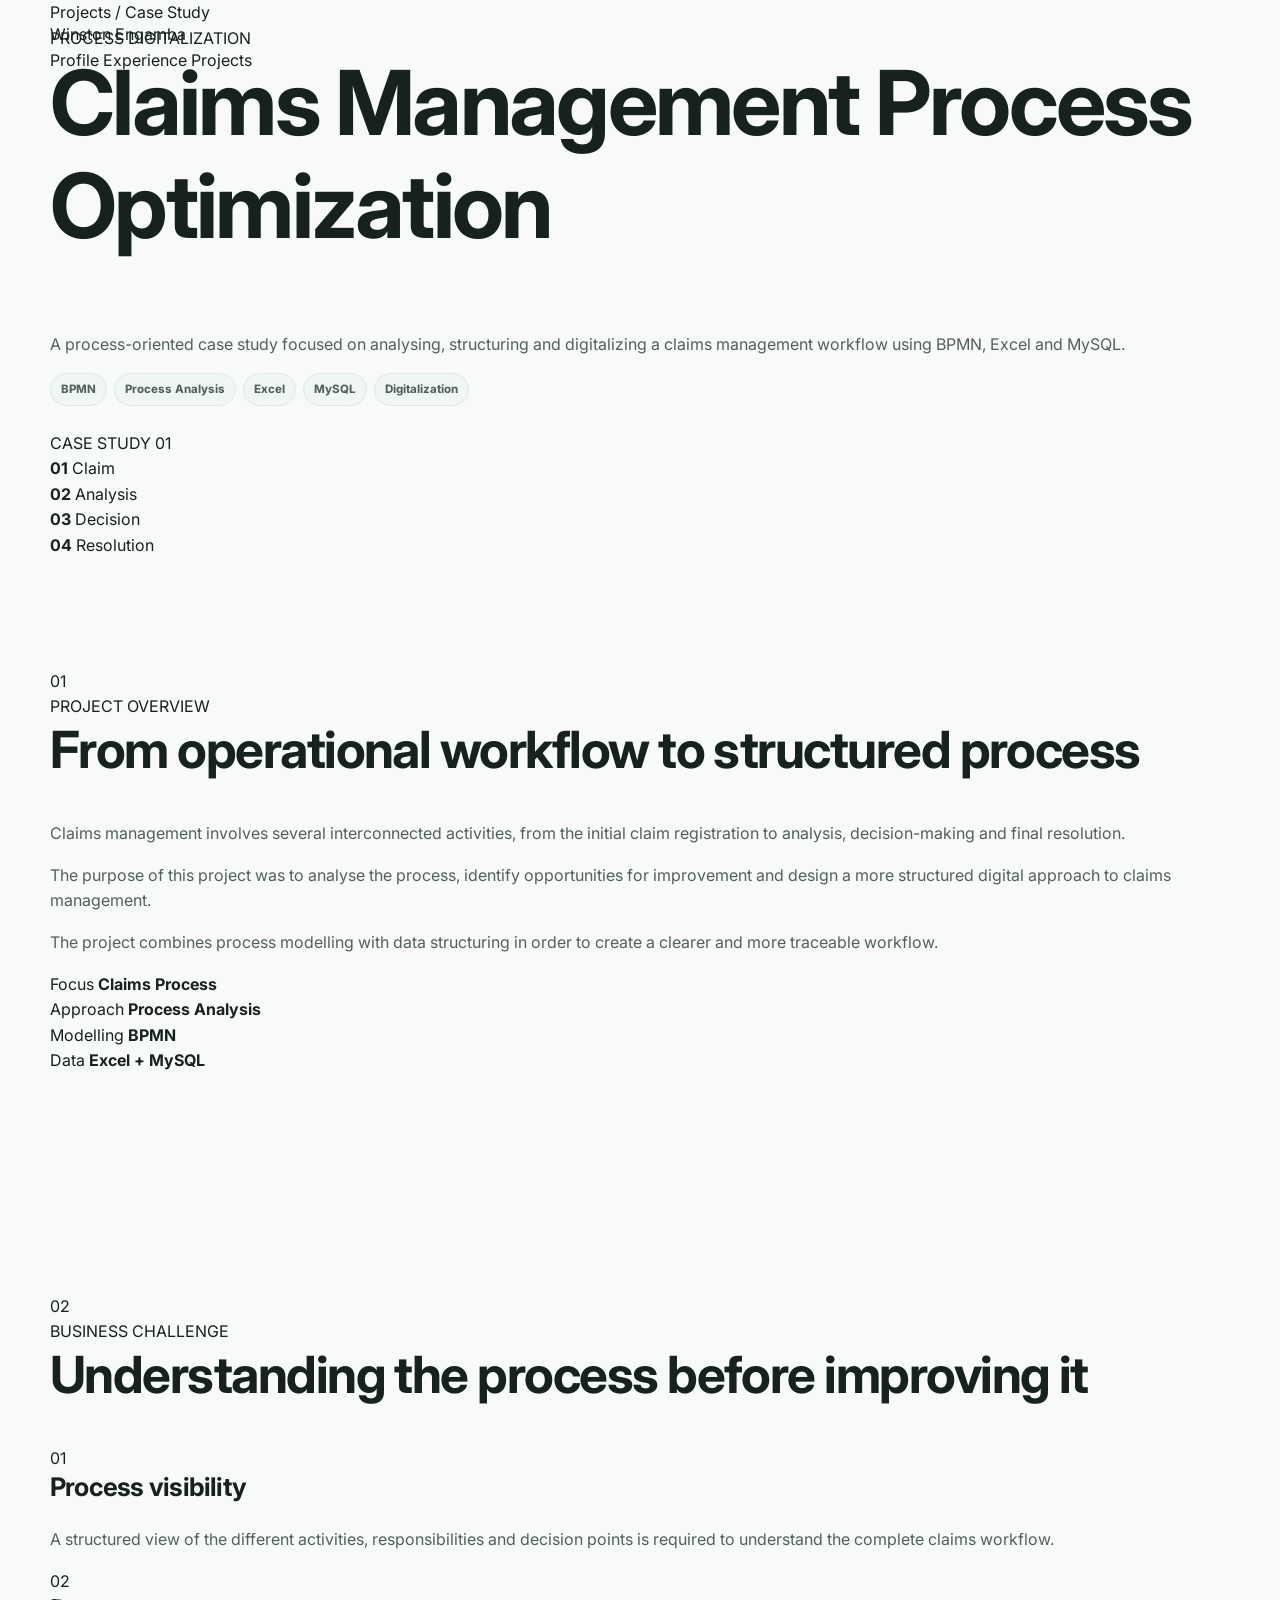
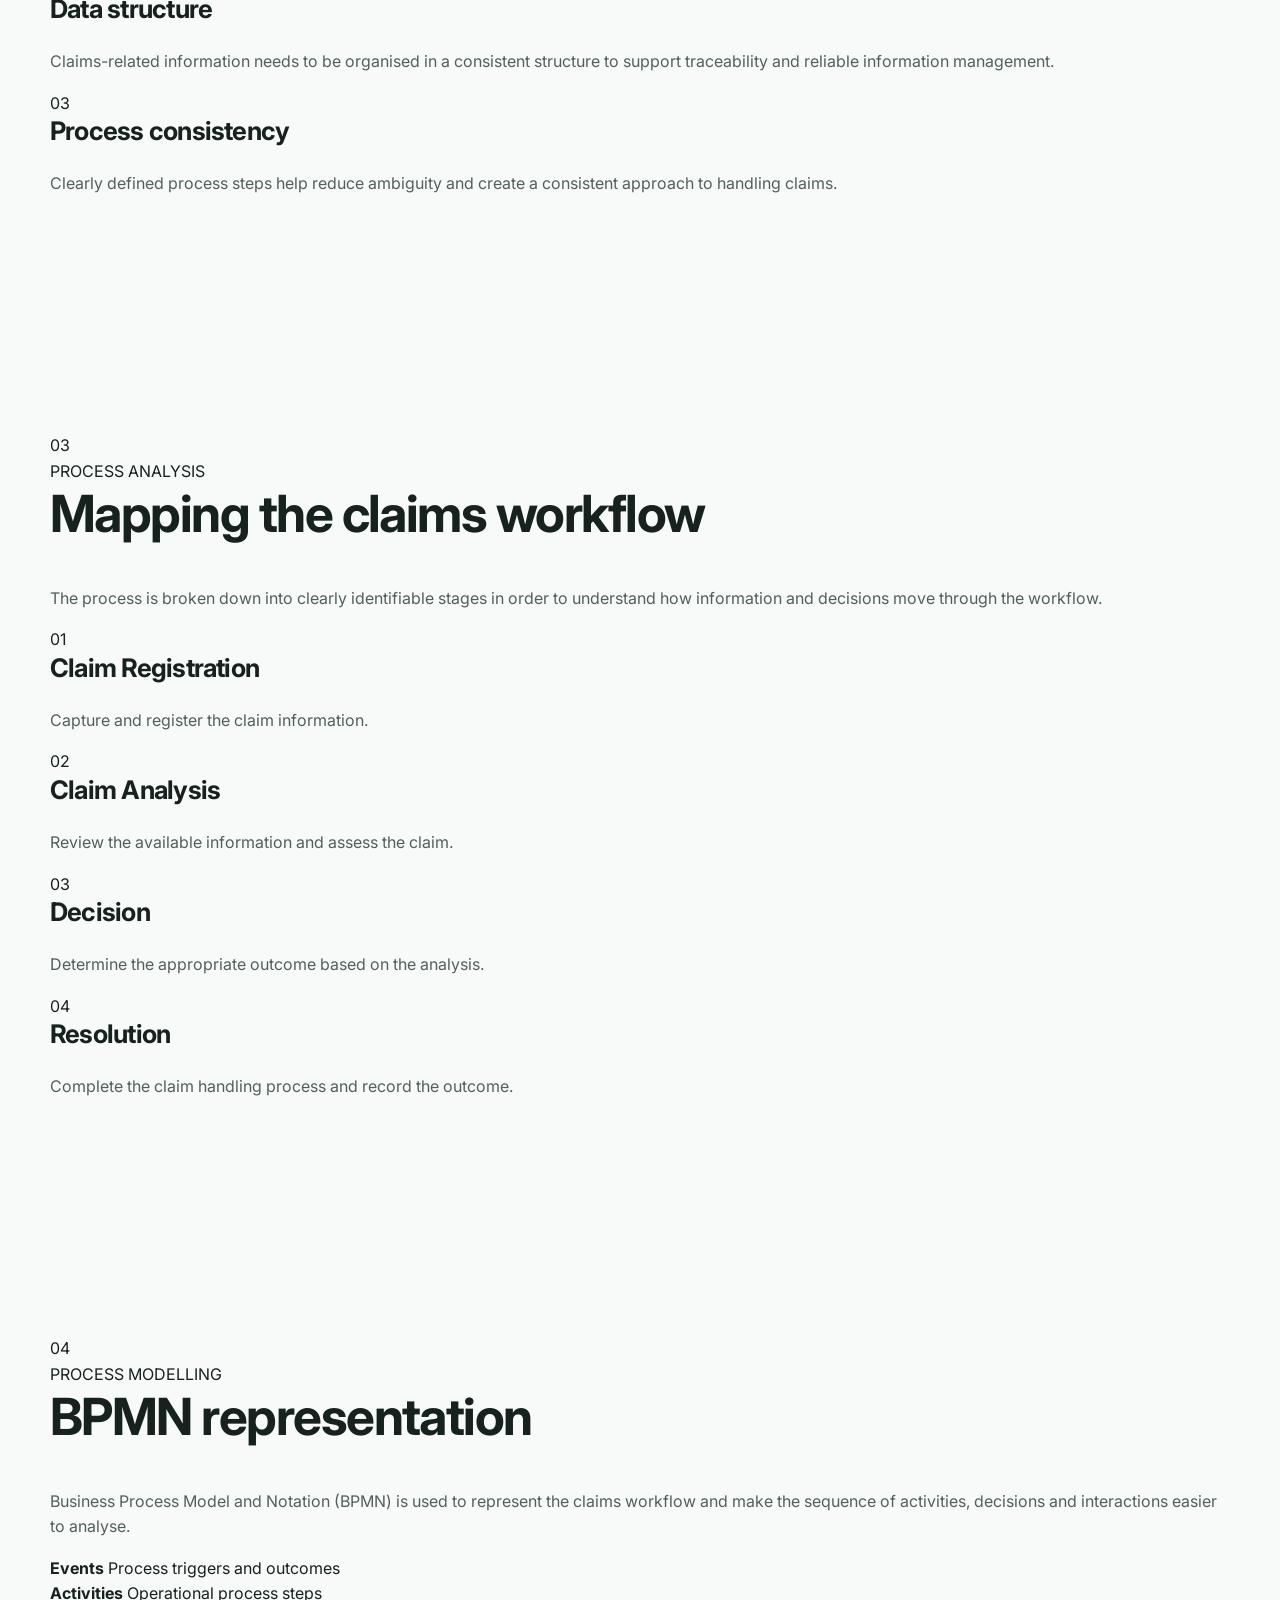
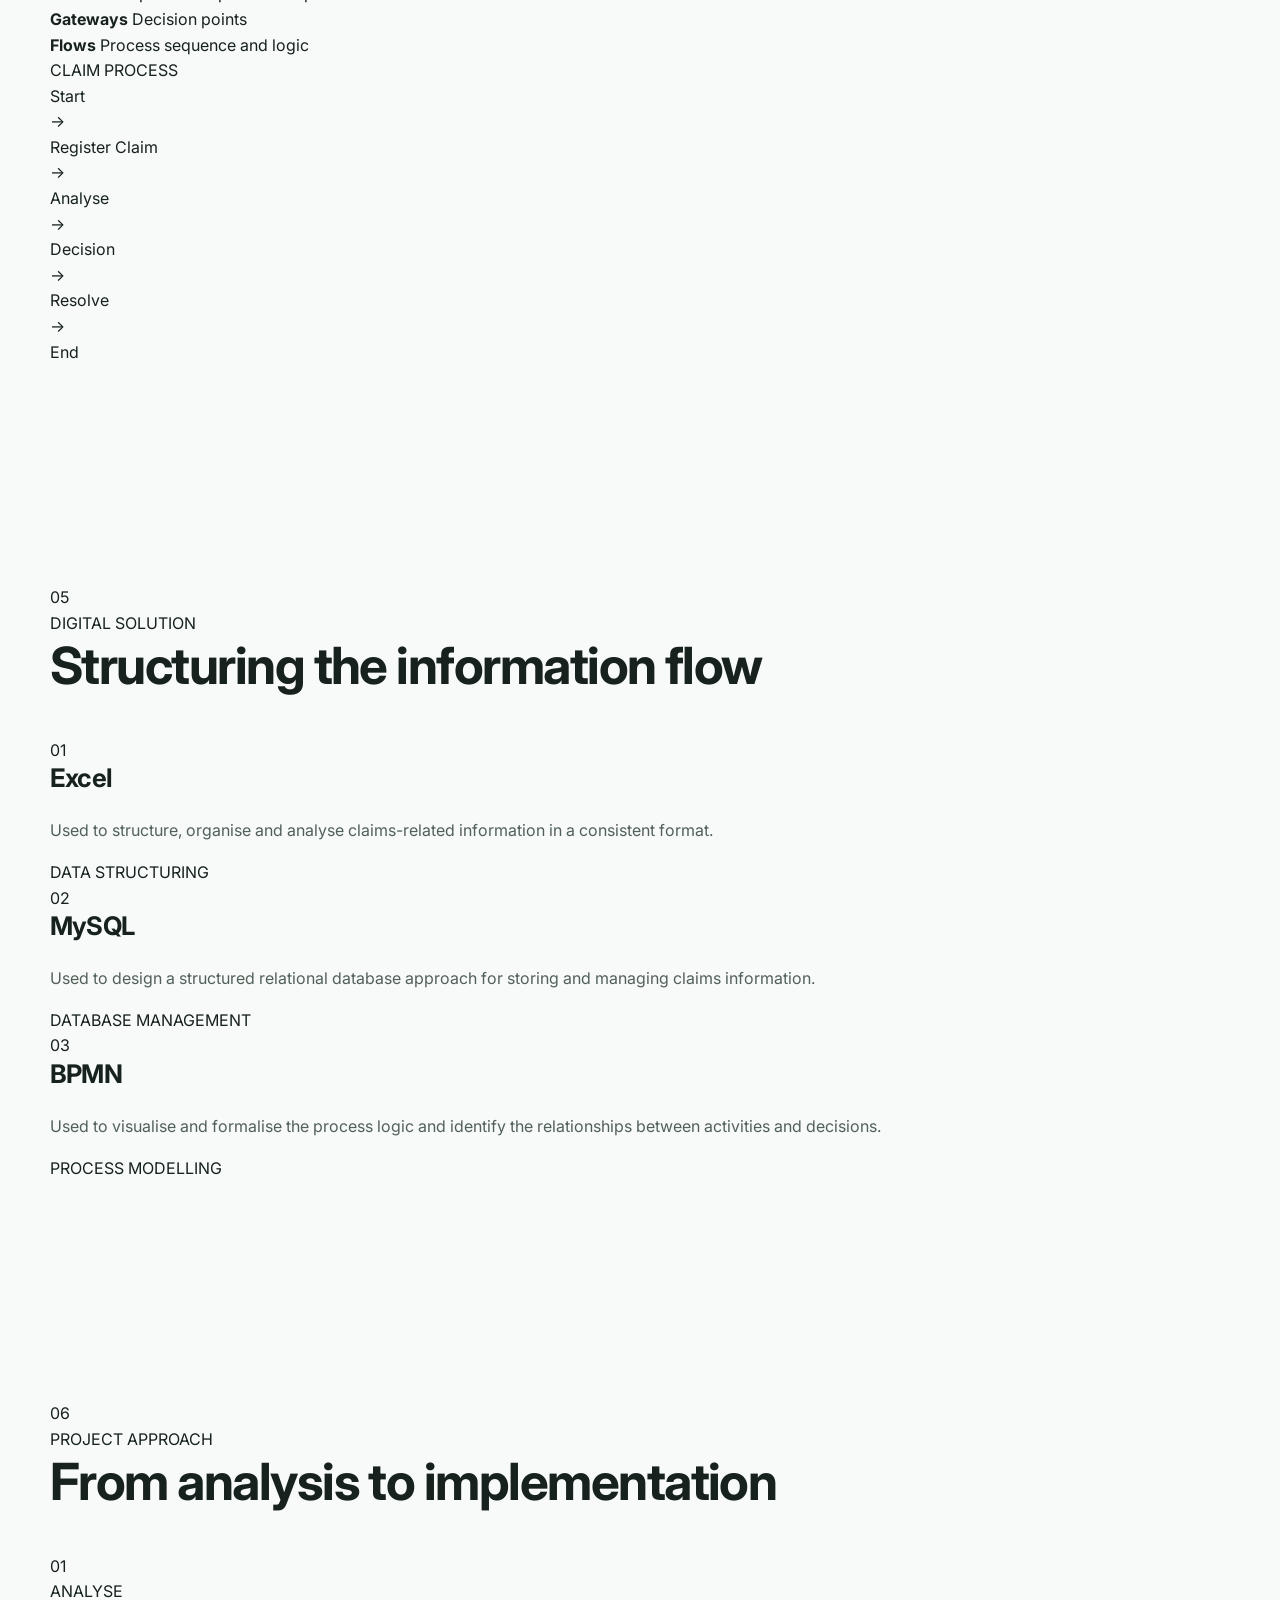
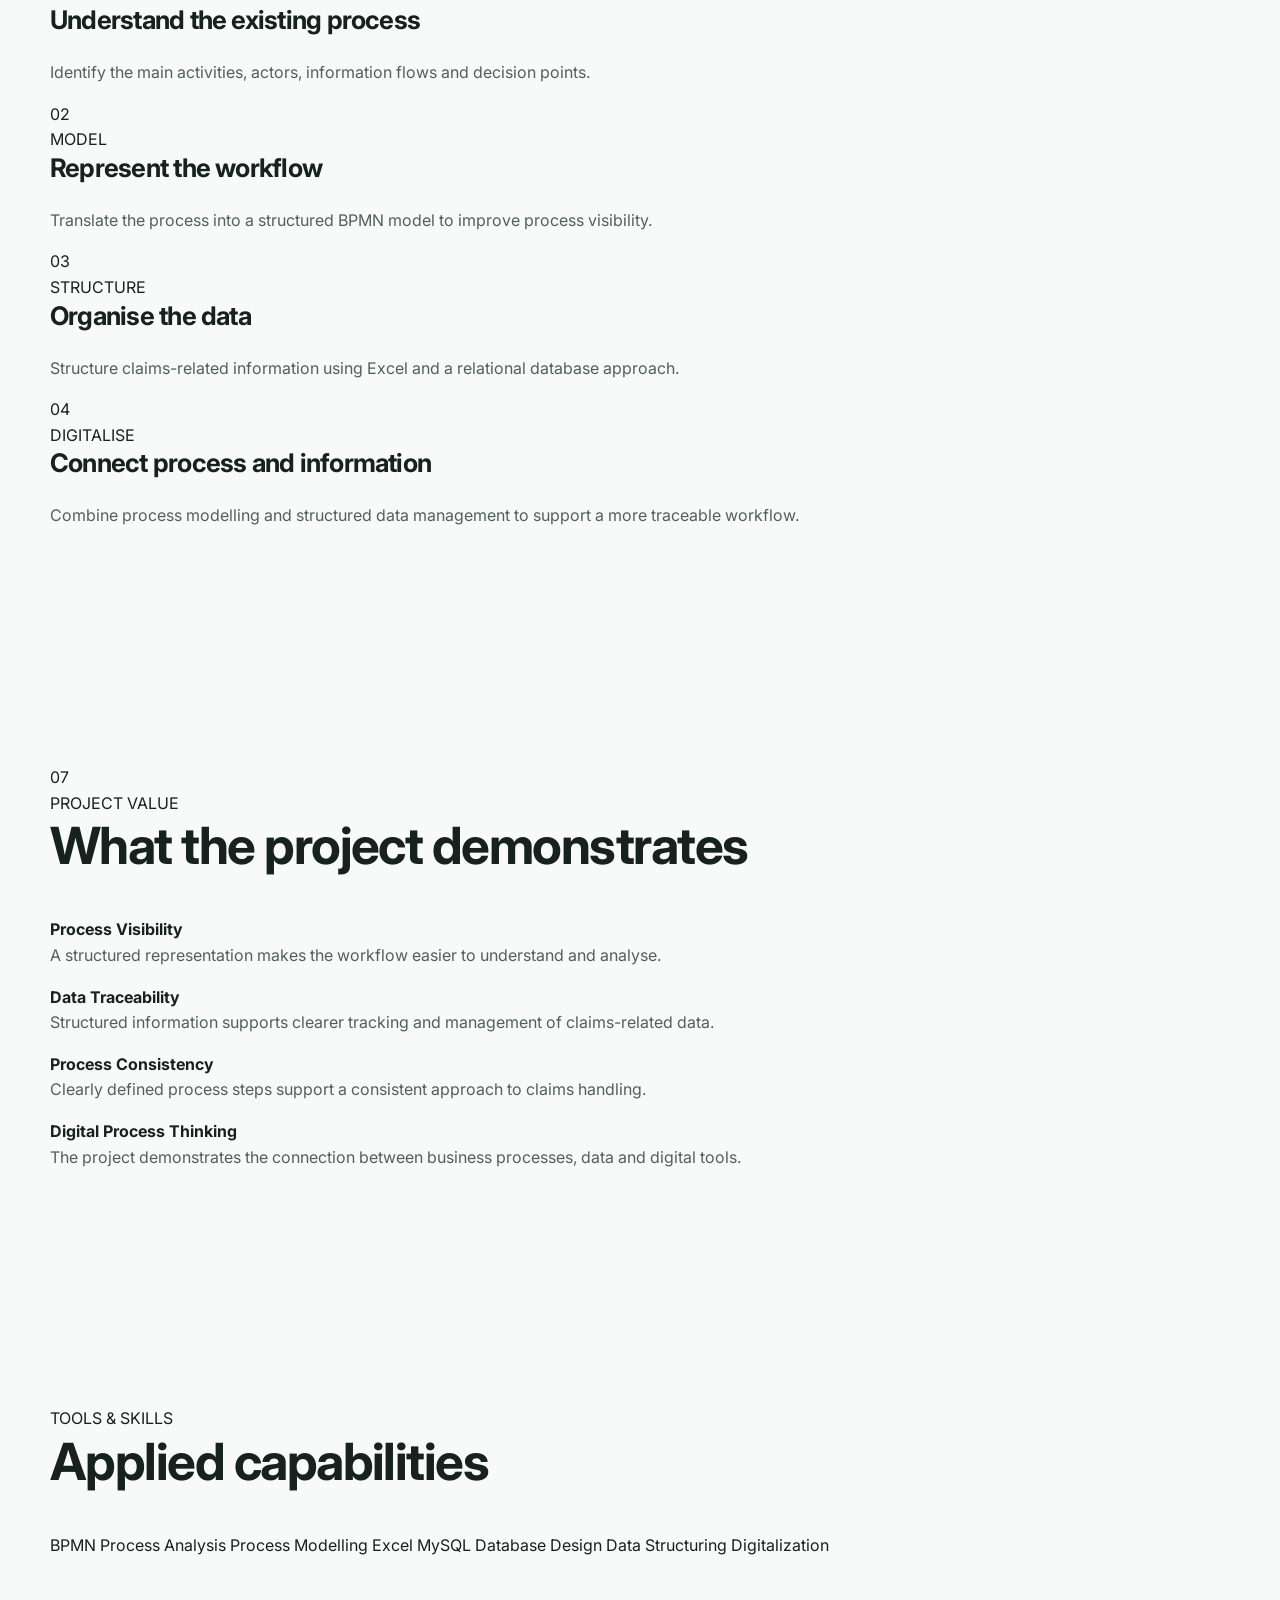
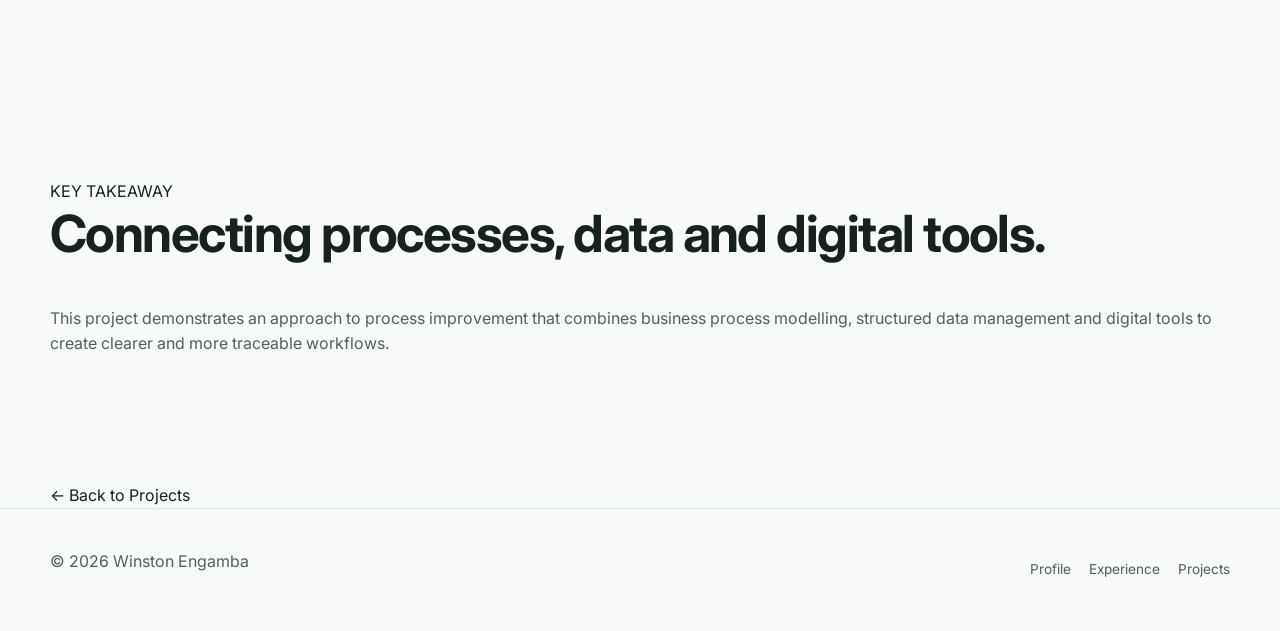
==== claims-case-study.html @ 5764f3d9 "Refactor HTML for consistency and clarity" ====
<!DOCTYPE html>
<html lang="en">
<head>
    <meta charset="UTF-8">
    <meta name="viewport" content="width=device-width, initial-scale=1.0">

    <title>Claims Management Process | Winston Engamba</title>

    <meta name="description"
          content="Claims Management Process Case Study — Process Analysis, BPMN, Excel and MySQL.">

    <link rel="stylesheet" href="css/main.css">
    <link rel="stylesheet" href="css/projects.css">

    <link rel="preconnect" href="https://fonts.googleapis.com">
    <link rel="preconnect" href="https://fonts.gstatic.com" crossorigin>

    <link href="https://fonts.googleapis.com/css2?family=Inter:wght@400;500;600;700;800&display=swap"
          rel="stylesheet">
</head>

<body>

<!-- =========================
     HEADER
========================= -->

<header class="site-header">

    <div class="container nav-container">

        <a href="index.html" class="logo">
            Winston Engamba
        </a>

        <nav class="main-nav">

            <a href="index.html">Profile</a>
            <a href="experience.html">Experience</a>
            <a href="projects.html">Projects</a>

        </nav>

    </div>

</header>


<!-- =========================
     HERO
========================= -->

<main>

<section class="case-hero">

    <div class="container">

        <div class="case-breadcrumb">
            <a href="projects.html">Projects</a>
            <span>/</span>
            <span>Case Study</span>
        </div>

        <div class="case-hero-content">

            <div class="case-hero-text">

                <span class="project-label">
                    PROCESS DIGITALIZATION
                </span>

                <h1>
                    Claims Management
                    <span>Process Optimization</span>
                </h1>

                <p class="hero-description">
                    A process-oriented case study focused on analysing,
                    structuring and digitalizing a claims management workflow
                    using BPMN, Excel and MySQL.
                </p>

                <div class="project-tags">

                    <span>BPMN</span>
                    <span>Process Analysis</span>
                    <span>Excel</span>
                    <span>MySQL</span>
                    <span>Digitalization</span>

                </div>

            </div>


            <div class="hero-project-card">

                <div class="card-top">
                    <span>CASE STUDY</span>
                    <span>01</span>
                </div>

                <div class="process-mini-flow">

                    <div class="mini-step">
                        <strong>01</strong>
                        <span>Claim</span>
                    </div>

                    <div class="flow-line"></div>

                    <div class="mini-step">
                        <strong>02</strong>
                        <span>Analysis</span>
                    </div>

                    <div class="flow-line"></div>

                    <div class="mini-step">
                        <strong>03</strong>
                        <span>Decision</span>
                    </div>

                    <div class="flow-line"></div>

                    <div class="mini-step">
                        <strong>04</strong>
                        <span>Resolution</span>
                    </div>

                </div>

            </div>

        </div>

    </div>

</section>


<!-- =========================
     PROJECT OVERVIEW
========================= -->

<section class="section overview-section">

    <div class="container">

        <div class="section-heading">

            <span class="section-number">01</span>

            <div>
                <span class="eyebrow">PROJECT OVERVIEW</span>

                <h2>
                    From operational workflow
                    to structured process
                </h2>
            </div>

        </div>


        <div class="overview-grid">

            <div class="overview-text">

                <p>
                    Claims management involves several interconnected
                    activities, from the initial claim registration to
                    analysis, decision-making and final resolution.
                </p>

                <p>
                    The purpose of this project was to analyse the process,
                    identify opportunities for improvement and design a more
                    structured digital approach to claims management.
                </p>

                <p>
                    The project combines process modelling with data
                    structuring in order to create a clearer and more
                    traceable workflow.
                </p>

            </div>


            <div class="overview-facts">

                <div class="fact-card">
                    <span>Focus</span>
                    <strong>Claims Process</strong>
                </div>

                <div class="fact-card">
                    <span>Approach</span>
                    <strong>Process Analysis</strong>
                </div>

                <div class="fact-card">
                    <span>Modelling</span>
                    <strong>BPMN</strong>
                </div>

                <div class="fact-card">
                    <span>Data</span>
                    <strong>Excel + MySQL</strong>
                </div>

            </div>

        </div>

    </div>

</section>


<!-- =========================
     BUSINESS CHALLENGE
========================= -->

<section class="section challenge-section">

    <div class="container">

        <div class="section-heading">

            <span class="section-number">02</span>

            <div>
                <span class="eyebrow">BUSINESS CHALLENGE</span>

                <h2>
                    Understanding the process
                    before improving it
                </h2>
            </div>

        </div>


        <div class="challenge-grid">

            <div class="challenge-card">

                <div class="challenge-icon">
                    01
                </div>

                <h3>
                    Process visibility
                </h3>

                <p>
                    A structured view of the different activities,
                    responsibilities and decision points is required to
                    understand the complete claims workflow.
                </p>

            </div>


            <div class="challenge-card">

                <div class="challenge-icon">
                    02
                </div>

                <h3>
                    Data structure
                </h3>

                <p>
                    Claims-related information needs to be organised in a
                    consistent structure to support traceability and
                    reliable information management.
                </p>

            </div>


            <div class="challenge-card">

                <div class="challenge-icon">
                    03
                </div>

                <h3>
                    Process consistency
                </h3>

                <p>
                    Clearly defined process steps help reduce ambiguity and
                    create a consistent approach to handling claims.
                </p>

            </div>

        </div>

    </div>

</section>


<!-- =========================
     PROCESS ANALYSIS
========================= -->

<section class="section process-section">

    <div class="container">

        <div class="section-heading">

            <span class="section-number">03</span>

            <div>
                <span class="eyebrow">PROCESS ANALYSIS</span>

                <h2>
                    Mapping the claims workflow
                </h2>
            </div>

        </div>


        <p class="section-intro">
            The process is broken down into clearly identifiable stages
            in order to understand how information and decisions move
            through the workflow.
        </p>


        <div class="process-map">

            <div class="process-node">

                <span>01</span>

                <h3>
                    Claim Registration
                </h3>

                <p>
                    Capture and register the claim information.
                </p>

            </div>


            <div class="process-connector"></div>


            <div class="process-node">

                <span>02</span>

                <h3>
                    Claim Analysis
                </h3>

                <p>
                    Review the available information and assess the claim.
                </p>

            </div>


            <div class="process-connector"></div>


            <div class="process-node">

                <span>03</span>

                <h3>
                    Decision
                </h3>

                <p>
                    Determine the appropriate outcome based on the analysis.
                </p>

            </div>


            <div class="process-connector"></div>


            <div class="process-node">

                <span>04</span>

                <h3>
                    Resolution
                </h3>

                <p>
                    Complete the claim handling process and record the outcome.
                </p>

            </div>

        </div>

    </div>

</section>


<!-- =========================
     BPMN
========================= -->

<section class="section bpmn-section">

    <div class="container">

        <div class="section-heading">

            <span class="section-number">04</span>

            <div>
                <span class="eyebrow">PROCESS MODELLING</span>

                <h2>
                    BPMN representation
                </h2>
            </div>

        </div>


        <div class="bpmn-layout">

            <div class="bpmn-description">

                <p>
                    Business Process Model and Notation (BPMN) is used to
                    represent the claims workflow and make the sequence of
                    activities, decisions and interactions easier to analyse.
                </p>

                <div class="bpmn-features">

                    <div>
                        <strong>Events</strong>
                        <span>Process triggers and outcomes</span>
                    </div>

                    <div>
                        <strong>Activities</strong>
                        <span>Operational process steps</span>
                    </div>

                    <div>
                        <strong>Gateways</strong>
                        <span>Decision points</span>
                    </div>

                    <div>
                        <strong>Flows</strong>
                        <span>Process sequence and logic</span>
                    </div>

                </div>

            </div>


            <div class="bpmn-visual">

                <div class="bpmn-title">
                    CLAIM PROCESS
                </div>

                <div class="bpmn-flow">

                    <div class="bpmn-event">
                        Start
                    </div>

                    <div class="bpmn-arrow">
                        →
                    </div>

                    <div class="bpmn-task">
                        Register Claim
                    </div>

                    <div class="bpmn-arrow">
                        →
                    </div>

                    <div class="bpmn-task">
                        Analyse
                    </div>

                    <div class="bpmn-arrow">
                        →
                    </div>

                    <div class="bpmn-gateway">
                        Decision
                    </div>

                    <div class="bpmn-arrow">
                        →
                    </div>

                    <div class="bpmn-task">
                        Resolve
                    </div>

                    <div class="bpmn-arrow">
                        →
                    </div>

                    <div class="bpmn-event">
                        End
                    </div>

                </div>

            </div>

        </div>

    </div>

</section>


<!-- =========================
     DIGITAL SOLUTION
========================= -->

<section class="section solution-section">

    <div class="container">

        <div class="section-heading">

            <span class="section-number">05</span>

            <div>
                <span class="eyebrow">DIGITAL SOLUTION</span>

                <h2>
                    Structuring the information flow
                </h2>
            </div>

        </div>


        <div class="solution-grid">

            <div class="solution-card">

                <span class="solution-number">01</span>

                <h3>
                    Excel
                </h3>

                <p>
                    Used to structure, organise and analyse claims-related
                    information in a consistent format.
                </p>

                <div class="tool-label">
                    DATA STRUCTURING
                </div>

            </div>


            <div class="solution-card featured">

                <span class="solution-number">02</span>

                <h3>
                    MySQL
                </h3>

                <p>
                    Used to design a structured relational database approach
                    for storing and managing claims information.
                </p>

                <div class="tool-label">
                    DATABASE MANAGEMENT
                </div>

            </div>


            <div class="solution-card">

                <span class="solution-number">03</span>

                <h3>
                    BPMN
                </h3>

                <p>
                    Used to visualise and formalise the process logic and
                    identify the relationships between activities and decisions.
                </p>

                <div class="tool-label">
                    PROCESS MODELLING
                </div>

            </div>

        </div>

    </div>

</section>


<!-- =========================
     IMPLEMENTATION
========================= -->

<section class="section implementation-section">
    <div class="container">
        <div class="section-heading">
            <span class="section-number">06</span>
            <div>
                <span class="eyebrow">PROJECT APPROACH</span>
                <h2>From analysis to implementation</h2>
            </div>
        </div>

        <div class="timeline">
            <div class="timeline-item">
                <div class="timeline-marker">
                    01
                </div>

                <div class="timeline-content">
                    <span>ANALYSE</span>
                    <h3>Understand the existing process</h3>
                    <p>
                        Identify the main activities, actors, information
                        flows and decision points.
                    </p>
                </div>
            </div>

            <div class="timeline-item">
                <div class="timeline-marker">
                    02
                </div>

                <div class="timeline-content">
                    <span>MODEL</span>
                    <h3>Represent the workflow</h3>
                    <p>Translate the process into a structured BPMN model
                        to improve process visibility.
                    </p>
                </div>
            </div>


            <div class="timeline-item">
                <div class="timeline-marker">
                    03
                </div>

                <div class="timeline-content">
                    <span>STRUCTURE</span>
                    <h3>Organise the data</h3>
                    <p>Structure claims-related information using Excel
                        and a relational database approach.
                    </p>
                </div>
            </div>


            <div class="timeline-item">

                <div class="timeline-marker">
                    04
                </div>

                <div class="timeline-content">

                    <span>DIGITALISE</span>

                    <h3>
                        Connect process and information
                    </h3>

                    <p>
                        Combine process modelling and structured data
                        management to support a more traceable workflow.
                    </p>

                </div>

            </div>

        </div>

    </div>

</section>


<!-- =========================
     OUTCOMES
========================= -->

<section class="section outcomes-section">
    <div class="container">
        <div class="section-heading">
            <span class="section-number">07</span>
            <div>
                <span class="eyebrow">PROJECT VALUE</span>
                <h2>What the project demonstrates</h2>
            </div>
        </div>

        <div class="outcomes-grid">
            <div class="outcome-card">
                <strong>Process Visibility</strong>
                <p>A structured representation makes the workflow easier
                    to understand and analyse.
                </p>
            </div>

            <div class="outcome-card">
                <strong>Data Traceability</strong>
                <p>Structured information supports clearer tracking and
                    management of claims-related data.
                </p>

            </div>

            <div class="outcome-card">
                <strong>Process Consistency</strong>
                <p>Clearly defined process steps support a consistent
                    approach to claims handling.
                </p>
            </div>

            <div class="outcome-card">
                <strong>Digital Process Thinking</strong>
                <p>The project demonstrates the connection between
                    business processes, data and digital tools.
                </p>
            </div>
        </div>
    </div>
</section>


<!-- =========================
     SKILLS
========================= -->

<section class="section skills-section">
    <div class="container">
        <div class="skills-box">
            <div>
                <span class="eyebrow">TOOLS & SKILLS</span>
                <h2>Applied capabilities</h2>
            </div>
            <div class="skills-list">
                <span>BPMN</span>
                <span>Process Analysis</span>
                <span>Process Modelling</span>
                <span>Excel</span>
                <span>MySQL</span>
                <span>Database Design</span>
                <span>Data Structuring</span>
                <span>Digitalization</span>
            </div>        
        </div>
    </div>
</section>


<!-- =========================
     TAKEAWAY
========================= -->

<section class="section takeaway-section">
    <div class="container">
        <div class="takeaway">  
            <span class="eyebrow">KEY TAKEAWAY</span>
            <h2>Connecting processes, data and digital tools.</h2>

            <p>
                This project demonstrates an approach to process improvement
                that combines business process modelling, structured data
                management and digital tools to create clearer and more
                traceable workflows.
            </p>

        </div>
    </div>
</section>

<!-- =========================
     BACK TO PROJECTS
========================= -->

<section class="project-navigation">
    <div class="container">
        <a href="projects.html" class="back-link">
            ← Back to Projects
        </a>
    </div>
</section>

</main>


<!-- =========================
     FOOTER
========================= -->

<footer class="site-footer">
    <div class="container footer-container">
        <p>© 2026 Winston Engamba</p>
        <div class="footer-links">
            <a href="index.html">Profile</a>
            <a href="experiences.html">Experience</a>
            <a href="projects.html">Projects</a>
        </div>
    </div>
</footer>

<script src="js/main.js"></script>
</body>
</html>
---- css/main.css ----
/* =========================================================
   WINSTON ENGAMBA — PORTFOLIO
   MAIN.CSS
   Global design system
========================================================= */


/* =========================================================
   01. DESIGN TOKENS
========================================================= */

:root {
    /* ---------- Brand ---------- */
    --primary: #A2FADA;
    --primary-dark: #65C9A6;
    --primary-deep: #3E9D7C;
    --primary-light: #E5FFF4;


    /* ---------- Backgrounds ---------- */
    --background: #F7FAF8;
    --surface: #FFFFFF;
    --surface-soft: #F0F6F3;


    /* ---------- Typography ---------- */
    --text: #17211D;
    --text-soft: #52605A;
    --text-muted: #7B8983;


    /* ---------- Borders ---------- */
    --border: #DCE8E2;
    --border-strong: #C6D8D0;


    /* ---------- Shadows ---------- */
    --shadow-soft:0 10px 30px rgba(23, 33, 29, 0.06);
    --shadow-medium: 0 20px 50px rgba(23, 33, 29, 0.10);


    /* ---------- Radius ---------- */
    --radius-small: 10px;
    --radius-medium: 18px;
    --radius-large: 30px;
    --radius-pill: 999px;


    /* ---------- Layout ---------- */
    --container-width: 1180px;
    --section-padding: 110px;

    /* ---------- Transitions ---------- */
    --transition-fast: 0.2s ease;
    --transition: 0.35s ease;
    --transition-slow: 0.6s ease;

}


/* =========================================================
   02. RESET
========================================================= */

*,
*::before,
*::after {box-sizing: border-box;}

html {scroll-behavior: smooth;}
body {
    margin: 0;
    padding: 0;
    background: var(--background);
    color: var(--text);
    font-family: Inter, "Segoe UI", Roboto, Helvetica, Arial, sans-serif;
    line-height: 1.6;
    overflow-x: hidden;
}

body.menu-is-open {overflow: hidden;}
img {display: block; max-width: 100%;}
a {color: inherit; text-decoration: none;}

button, input, textarea,
select {font: inherit;}

/* =========================================================
   03. GLOBAL TYPOGRAPHY
========================================================= */

h1,
h2,
h3,
h4,
p {margin-top: 0;}
h1,
h2,
h3,
h4 {line-height: 1.15; letter-spacing: -0.03em;}
h1 {font-size: clamp(3rem, 7vw, 6.8rem);}
h2 {font-size: clamp(2.2rem, 4vw, 4rem);}
h3 {font-size: clamp(1.4rem, 2vw, 2rem);}
p {color: var(--text-soft);}

/* =========================================================
   04. GLOBAL CONTAINER
========================================================= */
.container {
    width: min(calc(100% - 40px), var(--container-width));margin-inline: auto;}


/* =========================================================
   05. SECTIONS
========================================================= */

.section {padding-block: var(--section-padding);}
.section-header {
    max-width: 760px;
    margin-bottom: 55px;
}
.section-label {
    display: inline-flex;
    align-items: center;
    gap: 10px;
    margin-bottom: 18px;
    color: var(--primary-deep);
    font-size: 0.78rem;
    font-weight: 800;
    letter-spacing: 0.16em;
    text-transform: uppercase;
}
.section-label::before {
    content: "";
    width: 28px;
    height: 2px;
    background: var(--primary-deep);
}
.section-title {margin-bottom: 18px;}
.section-description {
    max-width: 650px;
    font-size: 1.05rem;
}


/* =========================================================
   06. HEADER
========================================================= */

.site-header {
    position: fixed;
    top: 0;
    left: 0;
    width: 100%;
    z-index: 1000;
    padding: 22px 0;
    transition:
      background var(--transition), box-shadow var(--transition),
      padding var(--transition);
}


.site-header.header-scrolled {
    padding: 14px 0;
    background: rgba(247, 250, 248, 0.90);
    box-shadow: 0 5px 25px rgba(23, 33, 29, 0.06);
    backdrop-filter: blur(14px);
}

.header-container {
    width: min(calc(100% - 40px), var(--container-width));
    margin-inline: auto;
    display: flex;
    align-items: center;
    justify-content: space-between;
}

.site-logo {
    display: inline-flex;
    align-items: center;
    gap: 10px;
    font-weight: 900;
    letter-spacing: -0.04em;
}

.logo-mark {
    display: grid;
    place-items: center;
    width: 38px;
    height: 38px;
    border-radius: 50%;
    background: var(--primary);
    color: var(--text);
    font-weight: 900;
}


.main-navigation {
    display: flex;
    align-items: center;
    gap: 8px;
}

.main-navigation a {
    position: relative;
    padding: 10px 16px;
    color: var(--text-soft);
    font-size: 0.9rem;
    font-weight: 700;
    transition: color var(--transition-fast);
}

.main-navigation a::after {
    content: "";
    position: absolute;
    left: 16px;
    right: 16px;
    bottom: 4px;
    height: 2px;
    background: var(--primary-deep);
    transform: scaleX(0);
    transform-origin: center;
    transition: transform var(--transition);}
.main-navigation a:hover,
.main-navigation a.active {color: var(--text);}
.main-navigation a:hover::after,
.main-navigation a.active::after {transform: scaleX(1);}


/* =========================================================
   07. MOBILE MENU
========================================================= */
.mobile-menu-button {
    display: none;
    width: 44px;
    height: 44px;
    padding: 9px;
    border: 1px solid var(--border);
    border-radius: 50%;
    background: var(--surface);
    cursor: pointer;

}
.mobile-menu-button span {
    display: block;
    width: 100%;
    height: 2px;
    margin: 5px 0;
    background: var(--text);
    transition: transform var(--transition), opacity var(--transition);
}
.mobile-menu-button.menu-open span:nth-child(1) {
  transform: translateY(7px)rotate(45deg);}
.mobile-menu-button.menu-open span:nth-child(2) {opacity: 0;}
.mobile-menu-button.menu-open span:nth-child(3) {
  transform: translateY(-7px) rotate(-45deg);}


/* =========================================================
   08. BUTTONS
========================================================= */

.button {
    display: inline-flex;
    align-items: center;
    justify-content: center;
    gap: 10px;
    padding: 14px 22px;
    border: 1px solid transparent;
    border-radius: var(--radius-pill);
    font-size: 0.9rem;
    font-weight: 800;
    cursor: pointer;
    transition: transform var(--transition), background var(--transition),
        border-color var(--transition),
        box-shadow var(--transition);
}
.button:hover {transform: translateY(-2px);}
.button-primary {
    background: var(--primary);
    color: var(--text);
    box-shadow: 0 8px 20px rgba(101, 201, 166, 0.18);
}
.button-primary:hover {background: var(--primary-dark);}
.button-secondary {
    border-color: var(--border-strong);
    background: var(--surface);
}
.button-secondary:hover {
    border-color: var(--primary-dark);
    background: var(--primary-light);

}


/* =========================================================
   09. TAGS / PILLS
========================================================= */

.tag {
    display: inline-flex;
    align-items: center;
    padding: 7px 12px;
    border: 1px solid var(--border);
    border-radius: var(--radius-pill);
    background: var(--surface);
    color: var(--text-soft);
    font-size: 0.76rem;
    font-weight: 700;
}


.tag-primary {
    border-color:rgba(101, 201, 166, 0.35);
    background: var(--primary-light);
    color: var(--primary-deep);
}


/* =========================================================
   10. CARDS
========================================================= */

.card {
    background: var(--surface);
    border: 1px solid var(--border);
    border-radius: var(--radius-medium);
    box-shadow: var(--shadow-soft);
    transition: transform var(--transition), box-shadow var(--transition),
    border-color var(--transition);
}

.card:hover {transform: translateY(-5px);
    border-color:rgba(101, 201, 166, 0.55);
    box-shadow: var(--shadow-medium);
}


/* =========================================================
   11. FOOTER
========================================================= */

.site-footer {padding: 40px 0; border-top: 1px solid var(--border);}
.footer-container {display: flex;
    align-items: center;
    justify-content: space-between;
    gap: 30px;
}
.footer-copy {margin: 0; color: var(--text-muted); font-size: 0.85rem;}
.footer-links {display: flex; gap: 18px;}
.footer-links a {color: var(--text-soft); font-size: 0.85rem; 
                 transition:color var(--transition-fast);}
.footer-links a:hover {color: var(--primary-deep);}

/* =========================================================
   12. SCROLL REVEAL
========================================================= */
.reveal {opacity: 0; transform:translateY(30px); transition:opacity 0.8s ease,
        transform 0.8s ease;}
.reveal.visible {opacity: 1; transform:translateY(0);}
.reveal:nth-child(1) {transition-delay: 0ms;}
.reveal:nth-child(2) {transition-delay: 80ms;}
.reveal:nth-child(3) {transition-delay: 160ms;}
.reveal:nth-child(4) {transition-delay: 240ms;}


/* =========================================================
   13. STAGGER
========================================================= */
.skill-bubble,
.interest-card,
.experience-card,
.project-card,
.category-bubble {transition-delay:var(--animation-delay, 0ms);}

/* =========================================================
   14. UTILITY
========================================================= */
.text-primary {color: var(--primary-deep);}
.text-center {text-align: center;}
.no-margin {margin: 0;}


/* =========================================================
   15. RESPONSIVE
========================================================= */
@media (max-width: 850px) {:root {--section-padding: 80px;}
    .main-navigation {
        position: fixed;
        top: 76px;
        left: 20px;
        right: 20px;
        display: flex;
        flex-direction: column;
        align-items: stretch;
        padding: 15px;
        border: 1px solid var(--border);
        border-radius: var(--radius-medium);
        background: var(--surface);
        box-shadow: var(--shadow-medium);
        opacity: 0;
        visibility: hidden;
        transform: translateY(-10px);
        transition: opacity var(--transition), visibility var(--transition),
        transform var(--transition);
    }
    .main-navigation.mobile-navigation-open {opacity: 1; visibility: visible;
                                             transform:translateY(0);}
    .main-navigation a {padding: 13px 15px;}
    .mobile-menu-button {display: block;}
    .footer-container {
      flex-direction: column;
      align-items: flex-start;

    }

}


@media (max-width: 600px) {
    .container,
    .header-container {width:min(calc(100% - 28px), var(--container-width));}
    .section-header {margin-bottom: 40px;}
    .footer-links {flex-wrap: wrap;}

}


/* =========================================================
   16. REDUCED MOTION
========================================================= */

@media (prefers-reduced-motion: reduce) {
    *, *::before, *::after {scroll-behavior: auto !important;
        animation-duration:0.01ms !important;
        animation-iteration-count:1 !important;
        transition-duration:0.01ms !important;
    }

    .reveal {opacity: 1; transform: none;}

}
---- css/projects.css ----
/* =========================================================
   WINSTON ENGAMBA — PORTFOLIO
   PROJECTS.CSS
   Projects & categories page
========================================================= */


/* =========================================================
   01. PAGE HERO
========================================================= */

.projects-hero {

    padding-top: 190px;
    padding-bottom: 90px;

}


.projects-hero-content {

    max-width: 850px;

}


.projects-hero-title {

    margin-bottom: 25px;

}


.projects-hero-description {

    max-width: 700px;

    font-size: 1.1rem;

}


/* =========================================================
   02. CATEGORY NAVIGATION
========================================================= */

.project-categories {

    display: grid;

    grid-template-columns:
        repeat(2, 1fr);

    gap: 25px;

    margin-top: 60px;

}


/* =========================================================
   03. CATEGORY BUBBLE
========================================================= */

.category-bubble {

    position: relative;

    min-height: 270px;

    display: flex;

    flex-direction: column;

    justify-content: space-between;

    padding: 35px;

    overflow: hidden;

    border:
        1px solid var(--border);

    border-radius:
        var(--radius-large);

    background:
        var(--surface);

    cursor: pointer;

    box-shadow:
        var(--shadow-soft);

    transition:
        transform var(--transition),
        background var(--transition),
        border-color var(--transition),
        box-shadow var(--transition);

}


.category-bubble::before {

    content: "";

    position: absolute;

    width: 150px;
    height: 150px;

    right: -50px;
    bottom: -60px;

    border-radius: 50%;

    background:
        var(--primary);

    opacity: 0.45;

    transition:
        transform var(--transition);

}


.category-bubble:hover,
.category-bubble.active {

    transform:
        translateY(-6px);

    border-color:
        var(--primary-dark);

    background:
        var(--primary-light);

    box-shadow:
        var(--shadow-medium);

}


.category-bubble:hover::before,
.category-bubble.active::before {

    transform:
        scale(1.4);

}


.category-number {

    position: relative;
    z-index: 1;

    color:
        var(--primary-deep);

    font-size: 0.75rem;
    font-weight: 900;

    letter-spacing: 0.12em;

}


.category-content {

    position: relative;

    z-index: 1;

}


.category-title {

    margin-bottom: 12px;

}


.category-description {

    max-width: 500px;

    margin: 0;

    font-size: 0.92rem;

}


.category-arrow {

    position: relative;

    z-index: 1;

    align-self: flex-end;

    width: 42px;
    height: 42px;

    display: grid;
    place-items: center;

    border-radius: 50%;

    background:
        var(--text);

    color:
        white;

    transition:
        transform var(--transition);

}


.category-bubble:hover
.category-arrow {

    transform:
        rotate(45deg);

}


/* =========================================================
   04. PROJECT LIST
========================================================= */

.project-list {

    margin-top: 100px;

}


.project-list-header {

    display: flex;

    align-items: end;
    justify-content: space-between;

    gap: 30px;

    margin-bottom: 45px;

}


.project-list-title {

    margin-bottom: 0;

}


.project-reset {

    border: 0;

    background: none;

    color:
        var(--text-muted);

    font-size: 0.8rem;
    font-weight: 800;

    cursor: pointer;

}


.project-reset:hover {

    color:
        var(--primary-deep);

}


/* =========================================================
   05. PROJECT GRID
========================================================= */

.projects-grid {

    display: grid;

    grid-template-columns:
        repeat(2, 1fr);

    gap: 25px;

}


/* =========================================================
   06. PROJECT CARD
========================================================= */
.project-card {
    position: relative;
    display: flex;
    flex-direction: column;
    min-height: 360px;
    padding: 32px;
    overflow: hidden;
    border: 1px solid var(--border);
    border-radius: var(--radius-large);
    background: var(--surface);
    box-shadow: var(--shadow-soft);
    transition:
        opacity var(--transition),
        transform var(--transition),
        border-color var(--transition),
        box-shadow var(--transition);

}


.project-card:hover {
    transform: translateY(-6px);
    border-color: var(--primary-dark);
    box-shadow: var(--shadow-medium);
}
.project-card.project-hidden {display: none;}
.project-card.project-dimmed {opacity: 0.45;}
.project-category-label {
    display: inline-flex;
    align-self: flex-start;
    padding: 7px 11px;
    margin-bottom: 25px;
    border-radius: var(--radius-pill);
    background: var(--primary-light);
    color: var(--primary-deep);
    font-size: 0.72rem;
    font-weight: 900;
}
.project-number {
    margin-bottom: 8px;
    color: var(--text-muted);
    font-size: 0.75rem;
    font-weight: 800;
}
.project-title {
    margin-bottom: 15px;
}
.project-description {
    margin-bottom: 25px;
    font-size: 0.9rem;
}
.project-tags {
    display: flex;
    flex-wrap: wrap;
    gap: 7px;
    margin-top: auto;
    margin-bottom: 25px;
}
.project-tags span {
    padding: 6px 10px;
    border: 1px solid var(--border);
    border-radius: var(--radius-pill);
    background: var(--surface-soft);
    color: var(--text-soft);
    font-size: 0.72rem;
    font-weight: 750;
    cursor: pointer;
}
.project-tags span:hover,
.project-tags span.selected {
    background: var(--primary);
    color: var(--text);
}


/* =========================================================
   07. PROJECT LINK
========================================================= */
.project-link {
    display: inline-flex;
    align-items: center;
    gap: 8px;
    align-self: flex-start;
    color: var(--text);
    font-size: 0.82rem;
    font-weight: 900;
}
.project-link::after {
    content: "↗";
    transition: transform var(--transition-fast);
}
.project-link:hover::after {
    transform: translate(3px, -3px);
}


/* =========================================================
   08. PROJECT DETAILS
========================================================= */
.project-details {
    max-height: 0;
    overflow: hidden;
    transition: max-height 0.5s ease;
}
.project-expanded
.project-details {
    margin-top: 25px;
    padding-top: 25px;
    border-top: 1px solid var(--border);
}
.project-detail-grid {
    display: grid;
    grid-template-columns: repeat(2, 1fr);
    gap: 20px;
}
.project-detail-item h4 {
    margin-bottom: 5px;
    color: var(--primary-deep);
    font-size: 0.75rem;
    letter-spacing: 0.08em;
    text-transform: uppercase;
}
.project-detail-item p {
    margin: 0;
    font-size: 0.85rem;
}

/* =========================================================
   09. PROJECT CTA
========================================================= */
.projects-cta {
    margin-top: 100px;
    padding: 60px;
    text-align: center;
    border-radius: var(--radius-large);
    background: var(--primary);
}
.projects-cta h2 {margin-bottom: 15px;}
.projects-cta p {
    max-width: 650px;
    margin: 0 auto 28px;
}

/* =========================================================
   10. RESPONSIVE
========================================================= */
@media (max-width: 850px) {
    .project-categories,
    .projects-grid {grid-template-columns: 1fr;}
    .project-list-header {
        align-items: flex-start;
        flex-direction: column;
    }
}

@media (max-width: 600px) {
    .projects-hero {padding-top: 145px;}
    .category-bubble {
        min-height: 240px;
        padding: 27px;
    }

    .project-card {
      min-height: 330px;
      padding: 25px 20px;
    }
    .project-detail-grid {grid-template-columns: 1fr;}
    .projects-cta {padding: 45px 25px;}
}
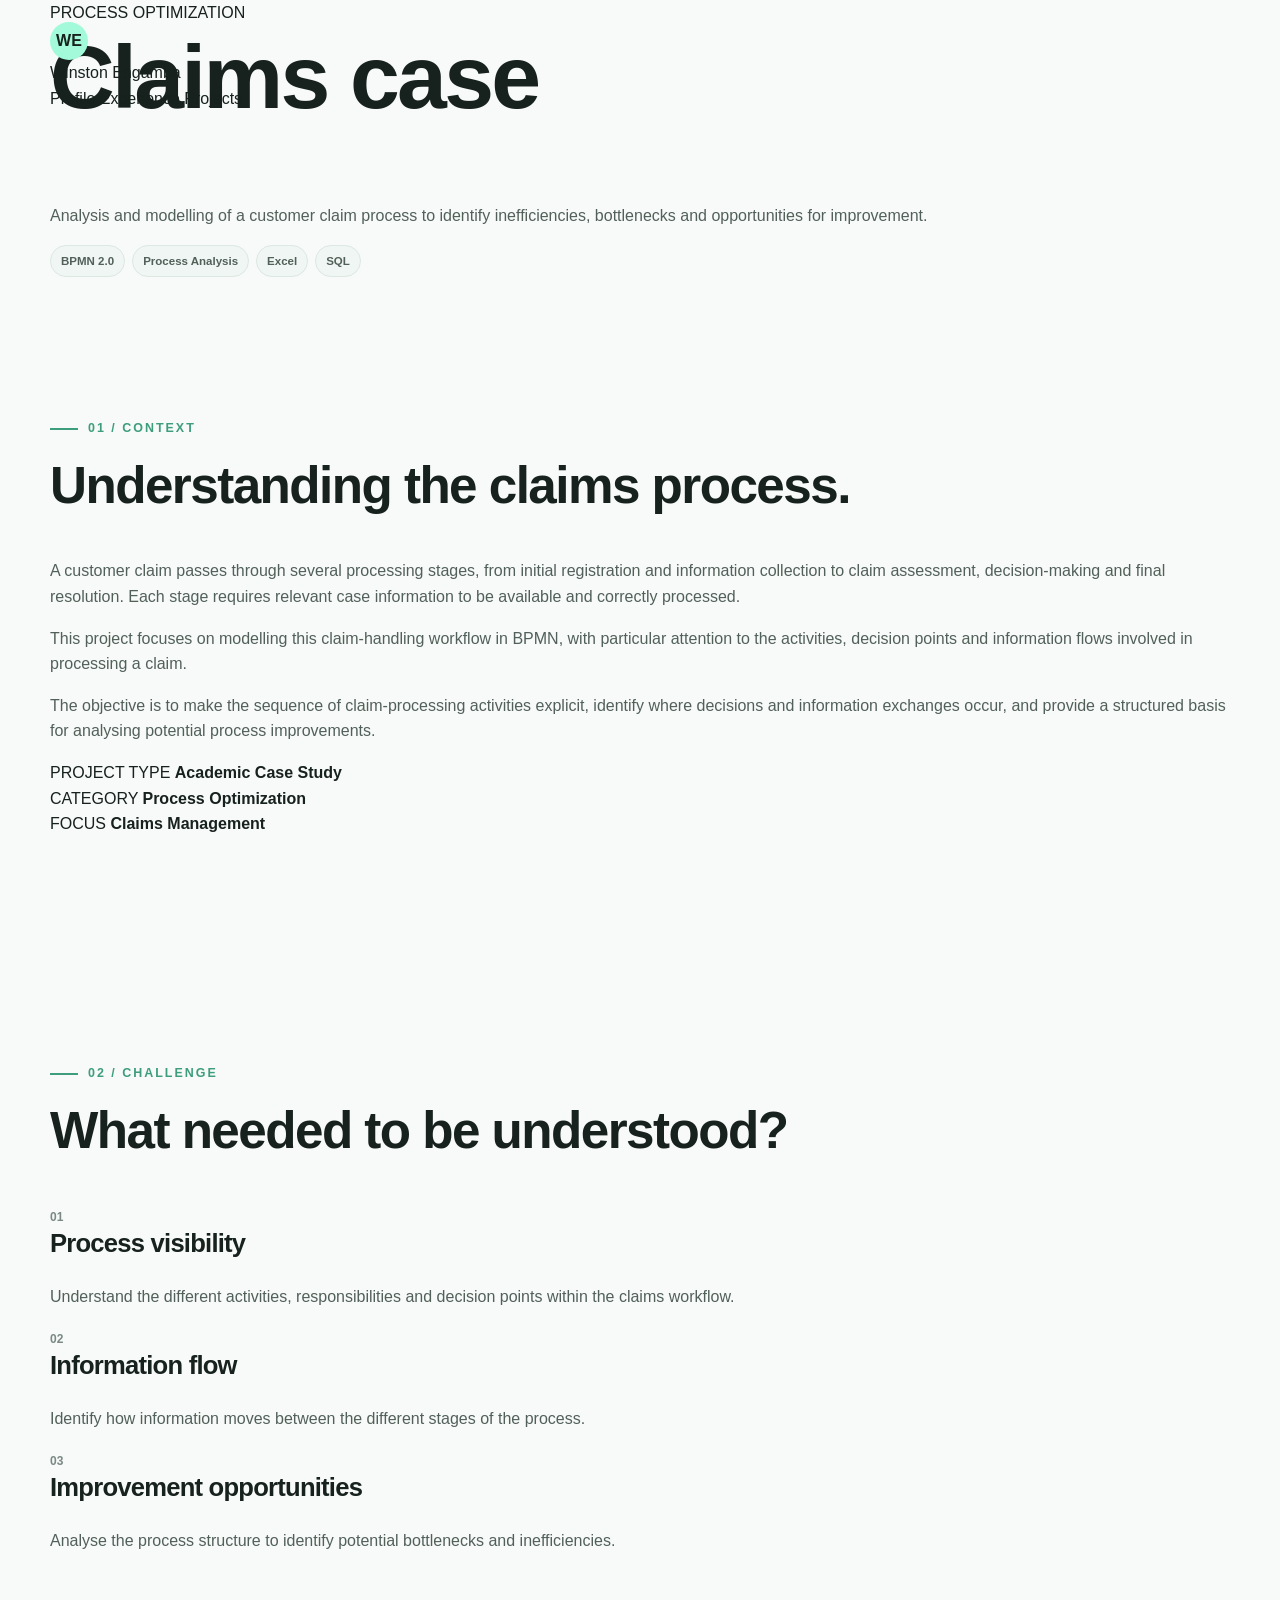
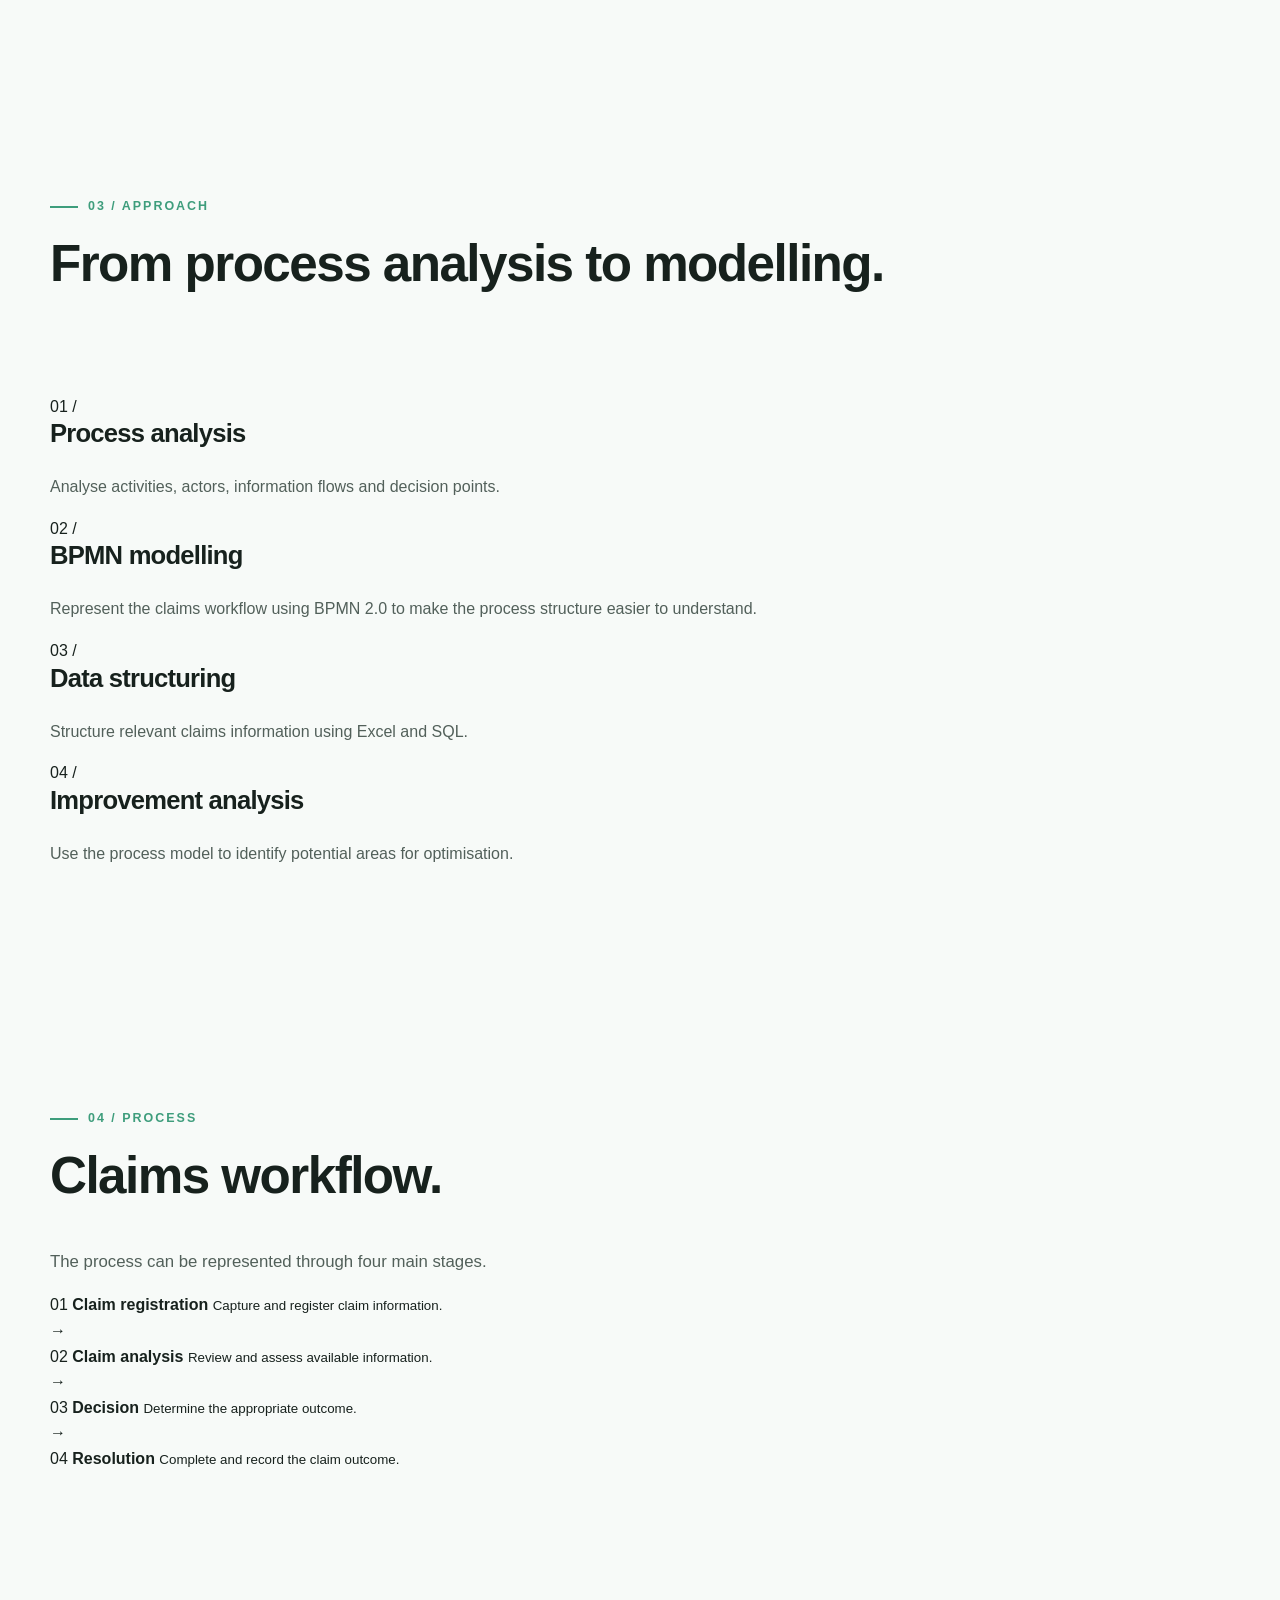
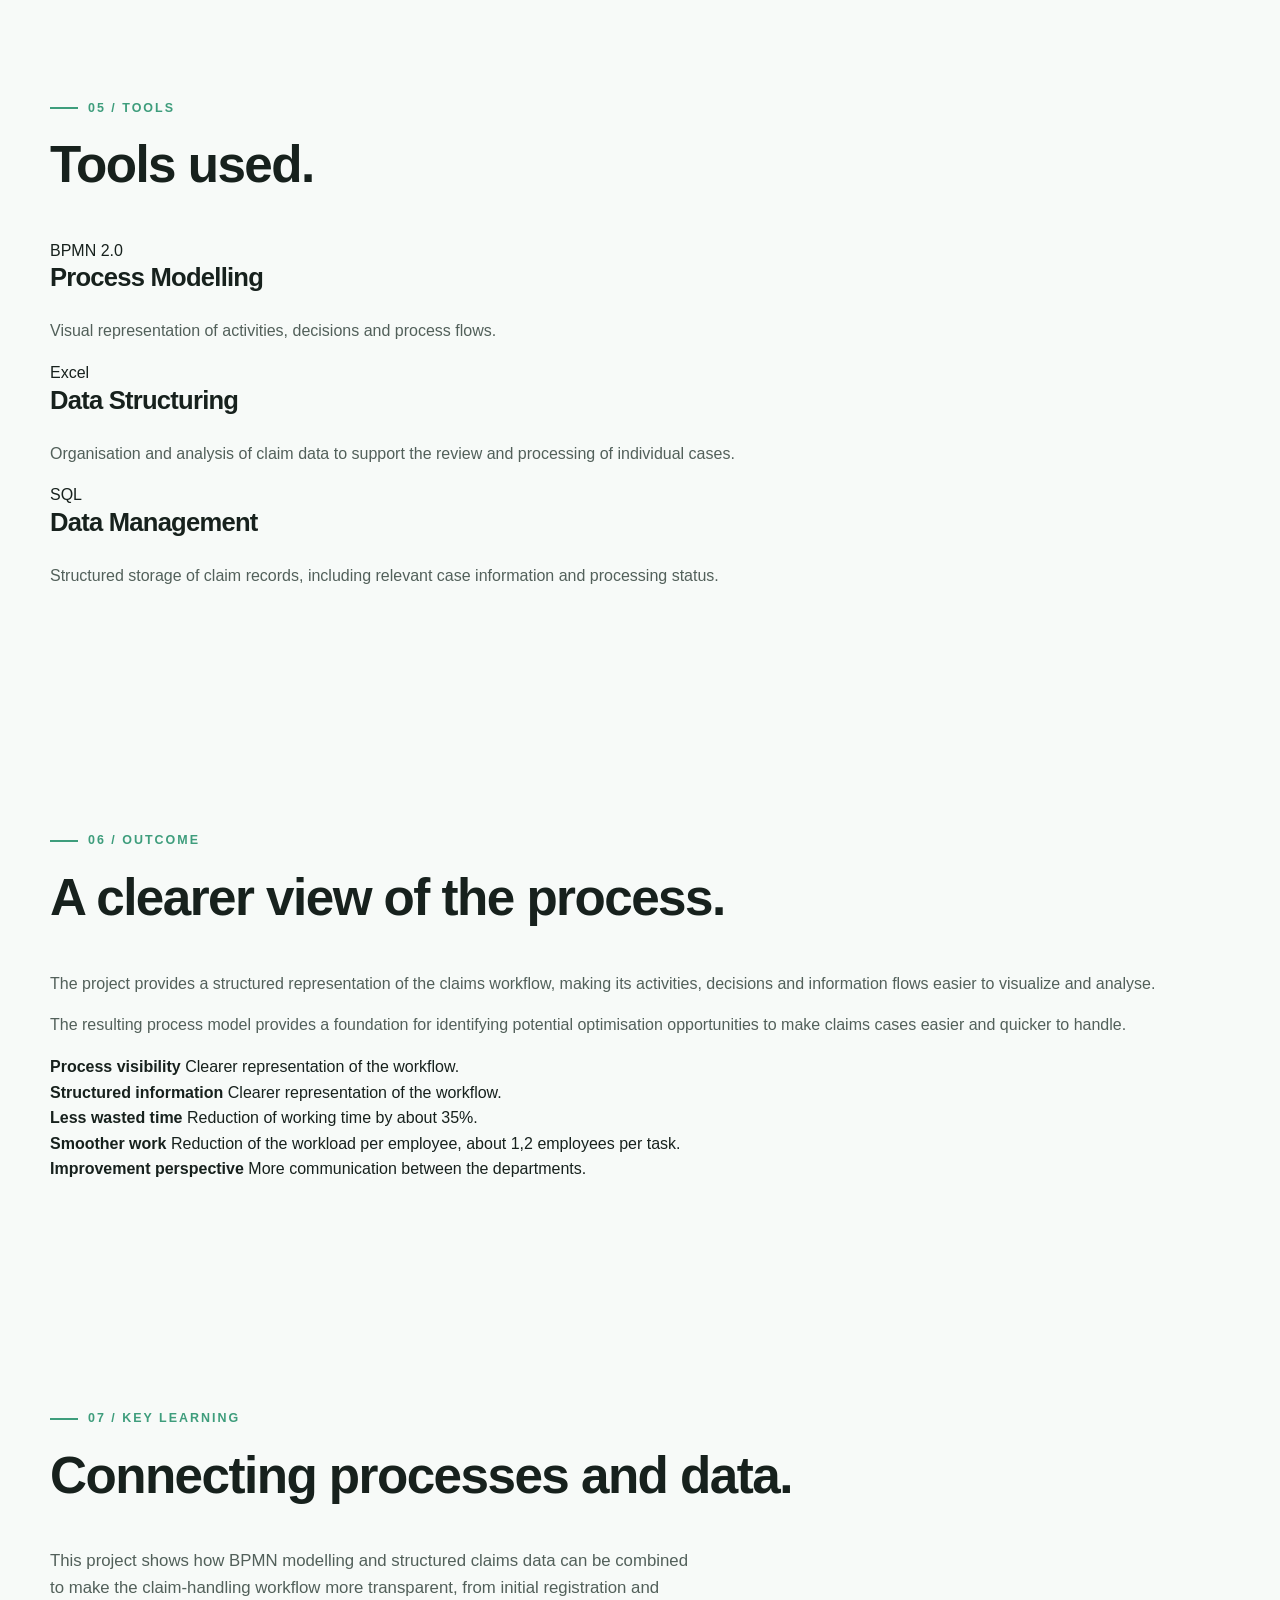
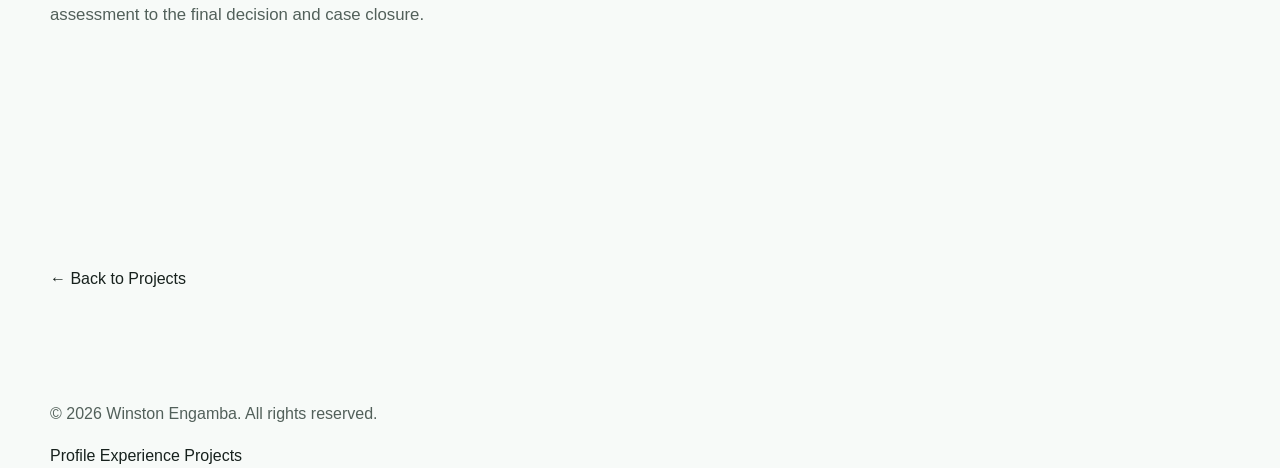
==== commit 2fe3488b: "Update claims case study title and content" ====
--- a/claims-case-study.html
+++ b/claims-case-study.html
@@ -1,43 +1,52 @@
 <!DOCTYPE html>
 <html lang="en">
+
 <head>
     <meta charset="UTF-8">
     <meta name="viewport" content="width=device-width, initial-scale=1.0">
 
-    <title>Claims Management Process | Winston Engamba</title>
+    <title>Claims Case | Winston Engamba</title>
 
     <meta name="description"
-          content="Claims Management Process Case Study — Process Analysis, BPMN, Excel and MySQL.">
+          content="Claims case study – Process Optimization, BPMN, Excel and SQL.">
 
     <link rel="stylesheet" href="css/main.css">
     <link rel="stylesheet" href="css/projects.css">
-
-    <link rel="preconnect" href="https://fonts.googleapis.com">
-    <link rel="preconnect" href="https://fonts.gstatic.com" crossorigin>
-
-    <link href="https://fonts.googleapis.com/css2?family=Inter:wght@400;500;600;700;800&display=swap"
-          rel="stylesheet">
 </head>
 
+
 <body>
 
-<!-- =========================
+<!-- ==============================
      HEADER
-========================= -->
+================================ -->
 
 <header class="site-header">
 
-    <div class="container nav-container">
-
-        <a href="index.html" class="logo">
-            Winston Engamba
-        </a>
-
-        <nav class="main-nav">
-
-            <a href="index.html">Profile</a>
-            <a href="experience.html">Experience</a>
-            <a href="projects.html">Projects</a>
+    <div class="container">
+
+        <nav class="navbar">
+
+            <a href="index.html" class="logo">
+                <span class="logo-mark">WE</span>
+                Winston Engamba
+            </a>
+
+            <div class="nav-links">
+
+                <a href="index.html">
+                    Profile
+                </a>
+
+                <a href="experiences.html">
+                    Experience
+                </a>
+
+                <a href="projects.html">
+                    Projects
+                </a>
+
+            </div>
 
         </nav>
 
@@ -46,797 +55,693 @@
 </header>
 
 
-<!-- =========================
-     HERO
-========================= -->
+
+<!-- ==============================
+     MAIN
+================================ -->
 
 <main>
 
-<section class="case-hero">
-
-    <div class="container">
-
-        <div class="case-breadcrumb">
-            <a href="projects.html">Projects</a>
-            <span>/</span>
-            <span>Case Study</span>
-        </div>
-
-        <div class="case-hero-content">
-
-            <div class="case-hero-text">
-
-                <span class="project-label">
-                    PROCESS DIGITALIZATION
-                </span>
-
-                <h1>
-                    Claims Management
-                    <span>Process Optimization</span>
-                </h1>
-
-                <p class="hero-description">
-                    A process-oriented case study focused on analysing,
-                    structuring and digitalizing a claims management workflow
-                    using BPMN, Excel and MySQL.
-                </p>
-
-                <div class="project-tags">
-
-                    <span>BPMN</span>
-                    <span>Process Analysis</span>
-                    <span>Excel</span>
-                    <span>MySQL</span>
-                    <span>Digitalization</span>
-
-                </div>
-
-            </div>
-
-
-            <div class="hero-project-card">
-
-                <div class="card-top">
-                    <span>CASE STUDY</span>
-                    <span>01</span>
-                </div>
-
-                <div class="process-mini-flow">
-
-                    <div class="mini-step">
-                        <strong>01</strong>
-                        <span>Claim</span>
-                    </div>
-
-                    <div class="flow-line"></div>
-
-                    <div class="mini-step">
-                        <strong>02</strong>
-                        <span>Analysis</span>
-                    </div>
-
-                    <div class="flow-line"></div>
-
-                    <div class="mini-step">
-                        <strong>03</strong>
-                        <span>Decision</span>
-                    </div>
-
-                    <div class="flow-line"></div>
-
-                    <div class="mini-step">
-                        <strong>04</strong>
-                        <span>Resolution</span>
-                    </div>
-
-                </div>
-
-            </div>
-
-        </div>
-
-    </div>
-
-</section>
-
-
-<!-- =========================
+
+<!-- ==============================
+     INTRODUCTION
+================================ -->
+
+<section class="hero">
+
+    <div class="container">
+
+        <span class="eyebrow">
+            PROCESS OPTIMIZATION
+        </span>
+
+        <h1>
+            Claims case
+        </h1>
+
+        <p class="hero-description">
+
+            Analysis and modelling of a customer claim process
+            to identify inefficiencies, bottlenecks and
+            opportunities for improvement.
+
+        </p>
+
+
+        <div class="project-tags">
+
+            <span>BPMN 2.0</span>
+            <span>Process Analysis</span>
+            <span>Excel</span>
+            <span>SQL</span>
+
+        </div>
+
+    </div>
+
+</section>
+
+
+
+<!-- ==============================
      PROJECT OVERVIEW
-========================= -->
-
-<section class="section overview-section">
-
-    <div class="container">
-
-        <div class="section-heading">
-
-            <span class="section-number">01</span>
+================================ -->
+
+<section class="section">
+
+    <div class="container">
+
+        <div class="section-label">
+            01 / CONTEXT
+        </div>
+
+        <h2>
+            Understanding the claims process.
+        </h2>
+
+
+        <div class="content-grid">
 
             <div>
-                <span class="eyebrow">PROJECT OVERVIEW</span>
-
-                <h2>
-                    From operational workflow
-                    to structured process
-                </h2>
-            </div>
-
-        </div>
-
-
-        <div class="overview-grid">
-
-            <div class="overview-text">
-
-                <p>
-                    Claims management involves several interconnected
-                    activities, from the initial claim registration to
-                    analysis, decision-making and final resolution.
-                </p>
-
-                <p>
-                    The purpose of this project was to analyse the process,
-                    identify opportunities for improvement and design a more
-                    structured digital approach to claims management.
-                </p>
-
-                <p>
-                    The project combines process modelling with data
-                    structuring in order to create a clearer and more
-                    traceable workflow.
-                </p>
-
-            </div>
-
-
-            <div class="overview-facts">
-
-                <div class="fact-card">
-                    <span>Focus</span>
-                    <strong>Claims Process</strong>
-                </div>
-
-                <div class="fact-card">
-                    <span>Approach</span>
-                    <strong>Process Analysis</strong>
-                </div>
-
-                <div class="fact-card">
-                    <span>Modelling</span>
-                    <strong>BPMN</strong>
-                </div>
-
-                <div class="fact-card">
-                    <span>Data</span>
-                    <strong>Excel + MySQL</strong>
-                </div>
-
-            </div>
-
-        </div>
-
-    </div>
-
-</section>
-
-
-<!-- =========================
-     BUSINESS CHALLENGE
-========================= -->
-
-<section class="section challenge-section">
-
-    <div class="container">
-
-        <div class="section-heading">
-
-            <span class="section-number">02</span>
+
+                <p>
+                    A customer claim passes through several 
+                    processing stages, from initial registration 
+                    and information collection to claim assessment, 
+                    decision-making and final resolution. Each stage 
+                    requires relevant case information to be available 
+                    and correctly processed.
+                </p>
+
+                <p>
+                    This project focuses on modelling this claim-handling 
+                    workflow in BPMN, with particular attention to the 
+                    activities, decision points and information flows 
+                    involved in processing a claim.
+                </p>
+
+                <p>
+                    The objective is to make the sequence of 
+                    claim-processing activities explicit, identify 
+                    where decisions and information exchanges occur, 
+                    and provide a structured basis for analysing potential 
+                    process improvements.
+                </p>
+
+            </div>
+
 
             <div>
-                <span class="eyebrow">BUSINESS CHALLENGE</span>
-
-                <h2>
-                    Understanding the process
-                    before improving it
-                </h2>
-            </div>
-
-        </div>
-
-
-        <div class="challenge-grid">
-
-            <div class="challenge-card">
-
-                <div class="challenge-icon">
+
+                <div class="info-item">
+
+                    <span>
+                        PROJECT TYPE
+                    </span>
+
+                    <strong>
+                        Academic Case Study
+                    </strong>
+
+                </div>
+
+
+                <div class="info-item">
+
+                    <span>
+                        CATEGORY
+                    </span>
+
+                    <strong>
+                        Process Optimization
+                    </strong>
+
+                </div>
+
+
+                <div class="info-item">
+
+                    <span>
+                        FOCUS
+                    </span>
+
+                    <strong>
+                        Claims Management
+                    </strong>
+
+                </div>
+
+            </div>
+
+        </div>
+
+    </div>
+
+</section>
+
+
+
+<!-- ==============================
+     CHALLENGE
+================================ -->
+
+<section class="section">
+
+    <div class="container">
+
+        <div class="section-label">
+            02 / CHALLENGE
+        </div>
+
+        <h2>
+            What needed to be understood?
+        </h2>
+
+
+        <div class="project-grid">
+
+
+            <article>
+
+                <span class="project-number">
                     01
-                </div>
+                </span>
 
                 <h3>
                     Process visibility
                 </h3>
 
                 <p>
-                    A structured view of the different activities,
-                    responsibilities and decision points is required to
-                    understand the complete claims workflow.
-                </p>
-
-            </div>
-
-
-            <div class="challenge-card">
-
-                <div class="challenge-icon">
+                    Understand the different activities,
+                    responsibilities and decision points
+                    within the claims workflow.
+                </p>
+
+            </article>
+
+
+            <article>
+
+                <span class="project-number">
                     02
-                </div>
+                </span>
 
                 <h3>
-                    Data structure
+                    Information flow
                 </h3>
 
                 <p>
-                    Claims-related information needs to be organised in a
-                    consistent structure to support traceability and
-                    reliable information management.
-                </p>
-
-            </div>
-
-
-            <div class="challenge-card">
-
-                <div class="challenge-icon">
+                    Identify how information moves between
+                    the different stages of the process.
+                </p>
+
+            </article>
+
+
+            <article>
+
+                <span class="project-number">
                     03
-                </div>
+                </span>
 
                 <h3>
-                    Process consistency
+                    Improvement opportunities
                 </h3>
 
                 <p>
-                    Clearly defined process steps help reduce ambiguity and
-                    create a consistent approach to handling claims.
-                </p>
-
-            </div>
-
-        </div>
-
-    </div>
-
-</section>
-
-
-<!-- =========================
-     PROCESS ANALYSIS
-========================= -->
-
-<section class="section process-section">
-
-    <div class="container">
-
-        <div class="section-heading">
-
-            <span class="section-number">03</span>
-
-            <div>
-                <span class="eyebrow">PROCESS ANALYSIS</span>
-
-                <h2>
-                    Mapping the claims workflow
-                </h2>
-            </div>
-
-        </div>
-
-
-        <p class="section-intro">
-            The process is broken down into clearly identifiable stages
-            in order to understand how information and decisions move
-            through the workflow.
-        </p>
-
-
-        <div class="process-map">
-
-            <div class="process-node">
-
-                <span>01</span>
-
-                <h3>
-                    Claim Registration
-                </h3>
-
-                <p>
-                    Capture and register the claim information.
-                </p>
-
-            </div>
-
-
-            <div class="process-connector"></div>
-
-
-            <div class="process-node">
-
-                <span>02</span>
-
-                <h3>
-                    Claim Analysis
-                </h3>
-
-                <p>
-                    Review the available information and assess the claim.
-                </p>
-
-            </div>
-
-
-            <div class="process-connector"></div>
-
-
-            <div class="process-node">
-
-                <span>03</span>
-
-                <h3>
-                    Decision
-                </h3>
-
-                <p>
-                    Determine the appropriate outcome based on the analysis.
-                </p>
-
-            </div>
-
-
-            <div class="process-connector"></div>
-
-
-            <div class="process-node">
-
-                <span>04</span>
-
-                <h3>
-                    Resolution
-                </h3>
-
-                <p>
-                    Complete the claim handling process and record the outcome.
-                </p>
-
-            </div>
-
-        </div>
-
-    </div>
-
-</section>
-
-
-<!-- =========================
-     BPMN
-========================= -->
-
-<section class="section bpmn-section">
-
-    <div class="container">
-
-        <div class="section-heading">
-
-            <span class="section-number">04</span>
-
-            <div>
-                <span class="eyebrow">PROCESS MODELLING</span>
-
-                <h2>
-                    BPMN representation
-                </h2>
-            </div>
-
-        </div>
-
-
-        <div class="bpmn-layout">
-
-            <div class="bpmn-description">
-
-                <p>
-                    Business Process Model and Notation (BPMN) is used to
-                    represent the claims workflow and make the sequence of
-                    activities, decisions and interactions easier to analyse.
-                </p>
-
-                <div class="bpmn-features">
-
-                    <div>
-                        <strong>Events</strong>
-                        <span>Process triggers and outcomes</span>
-                    </div>
-
-                    <div>
-                        <strong>Activities</strong>
-                        <span>Operational process steps</span>
-                    </div>
-
-                    <div>
-                        <strong>Gateways</strong>
-                        <span>Decision points</span>
-                    </div>
-
-                    <div>
-                        <strong>Flows</strong>
-                        <span>Process sequence and logic</span>
-                    </div>
-
-                </div>
-
-            </div>
-
-
-            <div class="bpmn-visual">
-
-                <div class="bpmn-title">
-                    CLAIM PROCESS
-                </div>
-
-                <div class="bpmn-flow">
-
-                    <div class="bpmn-event">
-                        Start
-                    </div>
-
-                    <div class="bpmn-arrow">
-                        →
-                    </div>
-
-                    <div class="bpmn-task">
-                        Register Claim
-                    </div>
-
-                    <div class="bpmn-arrow">
-                        →
-                    </div>
-
-                    <div class="bpmn-task">
-                        Analyse
-                    </div>
-
-                    <div class="bpmn-arrow">
-                        →
-                    </div>
-
-                    <div class="bpmn-gateway">
-                        Decision
-                    </div>
-
-                    <div class="bpmn-arrow">
-                        →
-                    </div>
-
-                    <div class="bpmn-task">
-                        Resolve
-                    </div>
-
-                    <div class="bpmn-arrow">
-                        →
-                    </div>
-
-                    <div class="bpmn-event">
-                        End
-                    </div>
-
-                </div>
-
-            </div>
-
-        </div>
-
-    </div>
-
-</section>
-
-
-<!-- =========================
-     DIGITAL SOLUTION
-========================= -->
-
-<section class="section solution-section">
-
-    <div class="container">
-
-        <div class="section-heading">
-
-            <span class="section-number">05</span>
-
-            <div>
-                <span class="eyebrow">DIGITAL SOLUTION</span>
-
-                <h2>
-                    Structuring the information flow
-                </h2>
-            </div>
-
-        </div>
-
-
-        <div class="solution-grid">
-
-            <div class="solution-card">
-
-                <span class="solution-number">01</span>
-
-                <h3>
-                    Excel
-                </h3>
-
-                <p>
-                    Used to structure, organise and analyse claims-related
-                    information in a consistent format.
-                </p>
-
-                <div class="tool-label">
-                    DATA STRUCTURING
-                </div>
-
-            </div>
-
-
-            <div class="solution-card featured">
-
-                <span class="solution-number">02</span>
-
-                <h3>
-                    MySQL
-                </h3>
-
-                <p>
-                    Used to design a structured relational database approach
-                    for storing and managing claims information.
-                </p>
-
-                <div class="tool-label">
-                    DATABASE MANAGEMENT
-                </div>
-
-            </div>
-
-
-            <div class="solution-card">
-
-                <span class="solution-number">03</span>
-
-                <h3>
-                    BPMN
-                </h3>
-
-                <p>
-                    Used to visualise and formalise the process logic and
-                    identify the relationships between activities and decisions.
-                </p>
-
-                <div class="tool-label">
-                    PROCESS MODELLING
-                </div>
-
-            </div>
-
-        </div>
-
-    </div>
-
-</section>
-
-
-<!-- =========================
-     IMPLEMENTATION
-========================= -->
-
-<section class="section implementation-section">
-    <div class="container">
-        <div class="section-heading">
-            <span class="section-number">06</span>
-            <div>
-                <span class="eyebrow">PROJECT APPROACH</span>
-                <h2>From analysis to implementation</h2>
-            </div>
-        </div>
-
-        <div class="timeline">
-            <div class="timeline-item">
-                <div class="timeline-marker">
-                    01
-                </div>
-
-                <div class="timeline-content">
-                    <span>ANALYSE</span>
-                    <h3>Understand the existing process</h3>
+                    Analyse the process structure to identify
+                    potential bottlenecks and inefficiencies.
+                </p>
+
+            </article>
+
+
+        </div>
+
+    </div>
+
+</section>
+
+
+
+<!-- ==============================
+     APPROACH
+================================ -->
+
+<section class="section">
+
+    <div class="container">
+
+        <div class="section-label">
+            03 / APPROACH
+        </div>
+
+        <h2>
+            From process analysis to modelling.
+        </h2>
+
+
+        <div class="project-list">
+
+
+            <div class="project-list-item">
+
+                <span>
+                    01 /
+                </span>
+
+                <div>
+
+                    <h3>
+                        Process analysis
+                    </h3>
+
                     <p>
-                        Identify the main activities, actors, information
+                        Analyse activities, actors, information
                         flows and decision points.
                     </p>
-                </div>
-            </div>
-
-            <div class="timeline-item">
-                <div class="timeline-marker">
+
+                </div>
+
+            </div>
+
+
+            <div class="project-list-item">
+
+                <span>
+                    02 /
+                </span>
+
+                <div>
+
+                    <h3>
+                        BPMN modelling
+                    </h3>
+
+                    <p>
+                        Represent the claims workflow using
+                        BPMN 2.0 to make the process structure
+                        easier to understand.
+                    </p>
+
+                </div>
+
+            </div>
+
+
+            <div class="project-list-item">
+
+                <span>
+                    03 /
+                </span>
+
+                <div>
+
+                    <h3>
+                        Data structuring
+                    </h3>
+
+                    <p>
+                        Structure relevant claims information
+                        using Excel and SQL.
+                    </p>
+
+                </div>
+
+            </div>
+
+
+            <div class="project-list-item">
+
+                <span>
+                    04 /
+                </span>
+
+                <div>
+
+                    <h3>
+                        Improvement analysis
+                    </h3>
+
+                    <p>
+                        Use the process model to identify
+                        potential areas for optimisation.
+                    </p>
+
+                </div>
+
+            </div>
+
+
+        </div>
+
+    </div>
+
+</section>
+
+
+
+<!-- ==============================
+     PROCESS
+================================ -->
+
+<section class="section">
+
+    <div class="container">
+
+        <div class="section-label">
+            04 / PROCESS
+        </div>
+
+        <h2>
+            Claims workflow.
+        </h2>
+
+        <p class="section-description">
+
+            The process can be represented through four
+            main stages.
+
+        </p>
+
+
+        <div class="process-flow">
+
+
+            <div class="process-item">
+
+                <span>
+                    01
+                </span>
+
+                <strong>
+                    Claim registration
+                </strong>
+
+                <small>
+                    Capture and register claim information.
+                </small>
+
+            </div>
+
+
+            <div class="process-arrow">
+                →
+            </div>
+
+
+            <div class="process-item">
+
+                <span>
                     02
-                </div>
-
-                <div class="timeline-content">
-                    <span>MODEL</span>
-                    <h3>Represent the workflow</h3>
-                    <p>Translate the process into a structured BPMN model
-                        to improve process visibility.
-                    </p>
-                </div>
-            </div>
-
-
-            <div class="timeline-item">
-                <div class="timeline-marker">
+                </span>
+
+                <strong>
+                    Claim analysis
+                </strong>
+
+                <small>
+                    Review and assess available information.
+                </small>
+
+            </div>
+
+
+            <div class="process-arrow">
+                →
+            </div>
+
+
+            <div class="process-item">
+
+                <span>
                     03
-                </div>
-
-                <div class="timeline-content">
-                    <span>STRUCTURE</span>
-                    <h3>Organise the data</h3>
-                    <p>Structure claims-related information using Excel
-                        and a relational database approach.
-                    </p>
-                </div>
-            </div>
-
-
-            <div class="timeline-item">
-
-                <div class="timeline-marker">
+                </span>
+
+                <strong>
+                    Decision
+                </strong>
+
+                <small>
+                    Determine the appropriate outcome.
+                </small>
+
+            </div>
+
+
+            <div class="process-arrow">
+                →
+            </div>
+
+
+            <div class="process-item">
+
+                <span>
                     04
-                </div>
-
-                <div class="timeline-content">
-
-                    <span>DIGITALISE</span>
-
-                    <h3>
-                        Connect process and information
-                    </h3>
-
-                    <p>
-                        Combine process modelling and structured data
-                        management to support a more traceable workflow.
-                    </p>
-
-                </div>
-
-            </div>
-
-        </div>
-
-    </div>
-
-</section>
-
-
-<!-- =========================
-     OUTCOMES
-========================= -->
-
-<section class="section outcomes-section">
-    <div class="container">
-        <div class="section-heading">
-            <span class="section-number">07</span>
+                </span>
+
+                <strong>
+                    Resolution
+                </strong>
+
+                <small>
+                    Complete and record the claim outcome.
+                </small>
+
+            </div>
+
+
+        </div>
+
+    </div>
+
+</section>
+
+
+
+<!-- ==============================
+     TOOLS
+================================ -->
+
+<section class="section">
+
+    <div class="container">
+
+        <div class="section-label">
+            05 / TOOLS
+        </div>
+
+        <h2>
+            Tools used.
+        </h2>
+
+
+        <div class="project-grid">
+
+
+            <article>
+
+                <span class="tool">
+                    BPMN 2.0
+                </span>
+
+                <h3>
+                    Process Modelling
+                </h3>
+
+                <p>
+                    Visual representation of activities,
+                    decisions and process flows.
+                </p>
+
+            </article>
+
+
+            <article>
+
+                <span class="tool">
+                    Excel
+                </span>
+
+                <h3>
+                    Data Structuring
+                </h3>
+
+                <p>
+                    Organisation and analysis of claim 
+                    data to support the review and 
+                    processing of individual cases.
+                </p>
+
+            </article>
+
+
+            <article>
+
+                <span class="tool">
+                    SQL
+                </span>
+
+                <h3>
+                    Data Management
+                </h3>
+
+                <p>
+                    Structured storage of claim records, 
+                    including relevant case information 
+                    and processing status.
+                </p>
+
+            </article>
+
+
+        </div>
+
+    </div>
+
+</section>
+
+
+
+<!-- ==============================
+     OUTCOME
+================================ -->
+
+<section class="section">
+
+    <div class="container">
+
+        <div class="section-label">
+            06 / OUTCOME
+        </div>
+
+        <h2>
+            A clearer view of the process.
+        </h2>
+
+
+        <div class="content-grid">
+
             <div>
-                <span class="eyebrow">PROJECT VALUE</span>
-                <h2>What the project demonstrates</h2>
-            </div>
-        </div>
-
-        <div class="outcomes-grid">
-            <div class="outcome-card">
-                <strong>Process Visibility</strong>
-                <p>A structured representation makes the workflow easier
-                    to understand and analyse.
-                </p>
-            </div>
-
-            <div class="outcome-card">
-                <strong>Data Traceability</strong>
-                <p>Structured information supports clearer tracking and
-                    management of claims-related data.
-                </p>
-
-            </div>
-
-            <div class="outcome-card">
-                <strong>Process Consistency</strong>
-                <p>Clearly defined process steps support a consistent
-                    approach to claims handling.
-                </p>
-            </div>
-
-            <div class="outcome-card">
-                <strong>Digital Process Thinking</strong>
-                <p>The project demonstrates the connection between
-                    business processes, data and digital tools.
-                </p>
-            </div>
-        </div>
-    </div>
-</section>
-
-
-<!-- =========================
-     SKILLS
-========================= -->
-
-<section class="section skills-section">
-    <div class="container">
-        <div class="skills-box">
+
+                <p>
+                    The project provides a structured
+                    representation of the claims workflow,
+                    making its activities, decisions and
+                    information flows easier to visualize and analyse.
+                </p>
+
+                <p>
+                    The resulting process model provides a
+                    foundation for identifying potential
+                    optimisation opportunities to make claims 
+                    cases easier and quicker to handle.
+                </p>
+
+            </div>
+
+
             <div>
-                <span class="eyebrow">TOOLS & SKILLS</span>
-                <h2>Applied capabilities</h2>
-            </div>
-            <div class="skills-list">
-                <span>BPMN</span>
-                <span>Process Analysis</span>
-                <span>Process Modelling</span>
-                <span>Excel</span>
-                <span>MySQL</span>
-                <span>Database Design</span>
-                <span>Data Structuring</span>
-                <span>Digitalization</span>
-            </div>        
-        </div>
-    </div>
-</section>
-
-
-<!-- =========================
-     TAKEAWAY
-========================= -->
-
-<section class="section takeaway-section">
-    <div class="container">
-        <div class="takeaway">  
-            <span class="eyebrow">KEY TAKEAWAY</span>
-            <h2>Connecting processes, data and digital tools.</h2>
-
-            <p>
-                This project demonstrates an approach to process improvement
-                that combines business process modelling, structured data
-                management and digital tools to create clearer and more
-                traceable workflows.
-            </p>
-
-        </div>
-    </div>
-</section>
-
-<!-- =========================
-     BACK TO PROJECTS
-========================= -->
-
-<section class="project-navigation">
-    <div class="container">
-        <a href="projects.html" class="back-link">
-            ← Back to Projects
-        </a>
-    </div>
-</section>
-
+
+                <div class="outcome-item">
+
+                    <strong>
+                        Process visibility
+                    </strong>
+
+                    <span>
+                        Clearer representation of the workflow.
+                    </span>
+
+                </div>
+
+
+                <div class="outcome-item">
+                    <strong>Structured information</strong>                  
+                        <span>Clearer representation of the workflow.</span>
+                </div>
+                
+                <div class="outcome-item">
+                    <strong>Less wasted time</strong>
+                        <span>Reduction of working time by about 35%.</span>
+                </div>
+                
+                <div class="outcome-item">
+                    <strong>Smoother work</strong>
+                    <span>Reduction of the workload per employee, 
+                          about 1,2 employees per task.
+                    </span>
+
+                </div>
+
+
+                <div class="outcome-item">
+
+                    <strong>
+                        Improvement perspective
+                    </strong>
+
+                    <span>
+                        More communication between the departments.
+                    </span>
+
+                </div>
+            </div>
+        </div>
+    </div>
+</section>
+
+
+
+<!-- ==============================
+     LEARNING
+================================ -->
+
+<section class="section">
+
+    <div class="container">
+
+        <div class="section-label">
+            07 / KEY LEARNING
+        </div>
+
+        <h2>
+            Connecting processes and data.
+        </h2>
+
+        <p class="section-description">
+            This project shows how BPMN modelling 
+            and structured claims data can be combined 
+            to make the claim-handling workflow more transparent, 
+            from initial registration and assessment to 
+            the final decision and case closure.
+        </p>
+
+    </div>
+
+</section>
+
+
+
+<!-- ==============================
+     NAVIGATION
+================================ -->
+
+<section class="section">
+    <div class="container">
+        <a href="projects.html">← Back to Projects</a>
+    </div>
+</section>
 </main>
 
-
-<!-- =========================
+<!-- ==============================
      FOOTER
-========================= -->
-
-<footer class="site-footer">
-    <div class="container footer-container">
-        <p>© 2026 Winston Engamba</p>
-        <div class="footer-links">
+================================ -->
+
+<footer>
+    <div class="container">
+        <p>© 2026 Winston Engamba. All rights reserved.</p>
+        <div>
             <a href="index.html">Profile</a>
             <a href="experiences.html">Experience</a>
             <a href="projects.html">Projects</a>
@@ -844,6 +749,9 @@
     </div>
 </footer>
 
+
 <script src="js/main.js"></script>
+
 </body>
+
 </html>
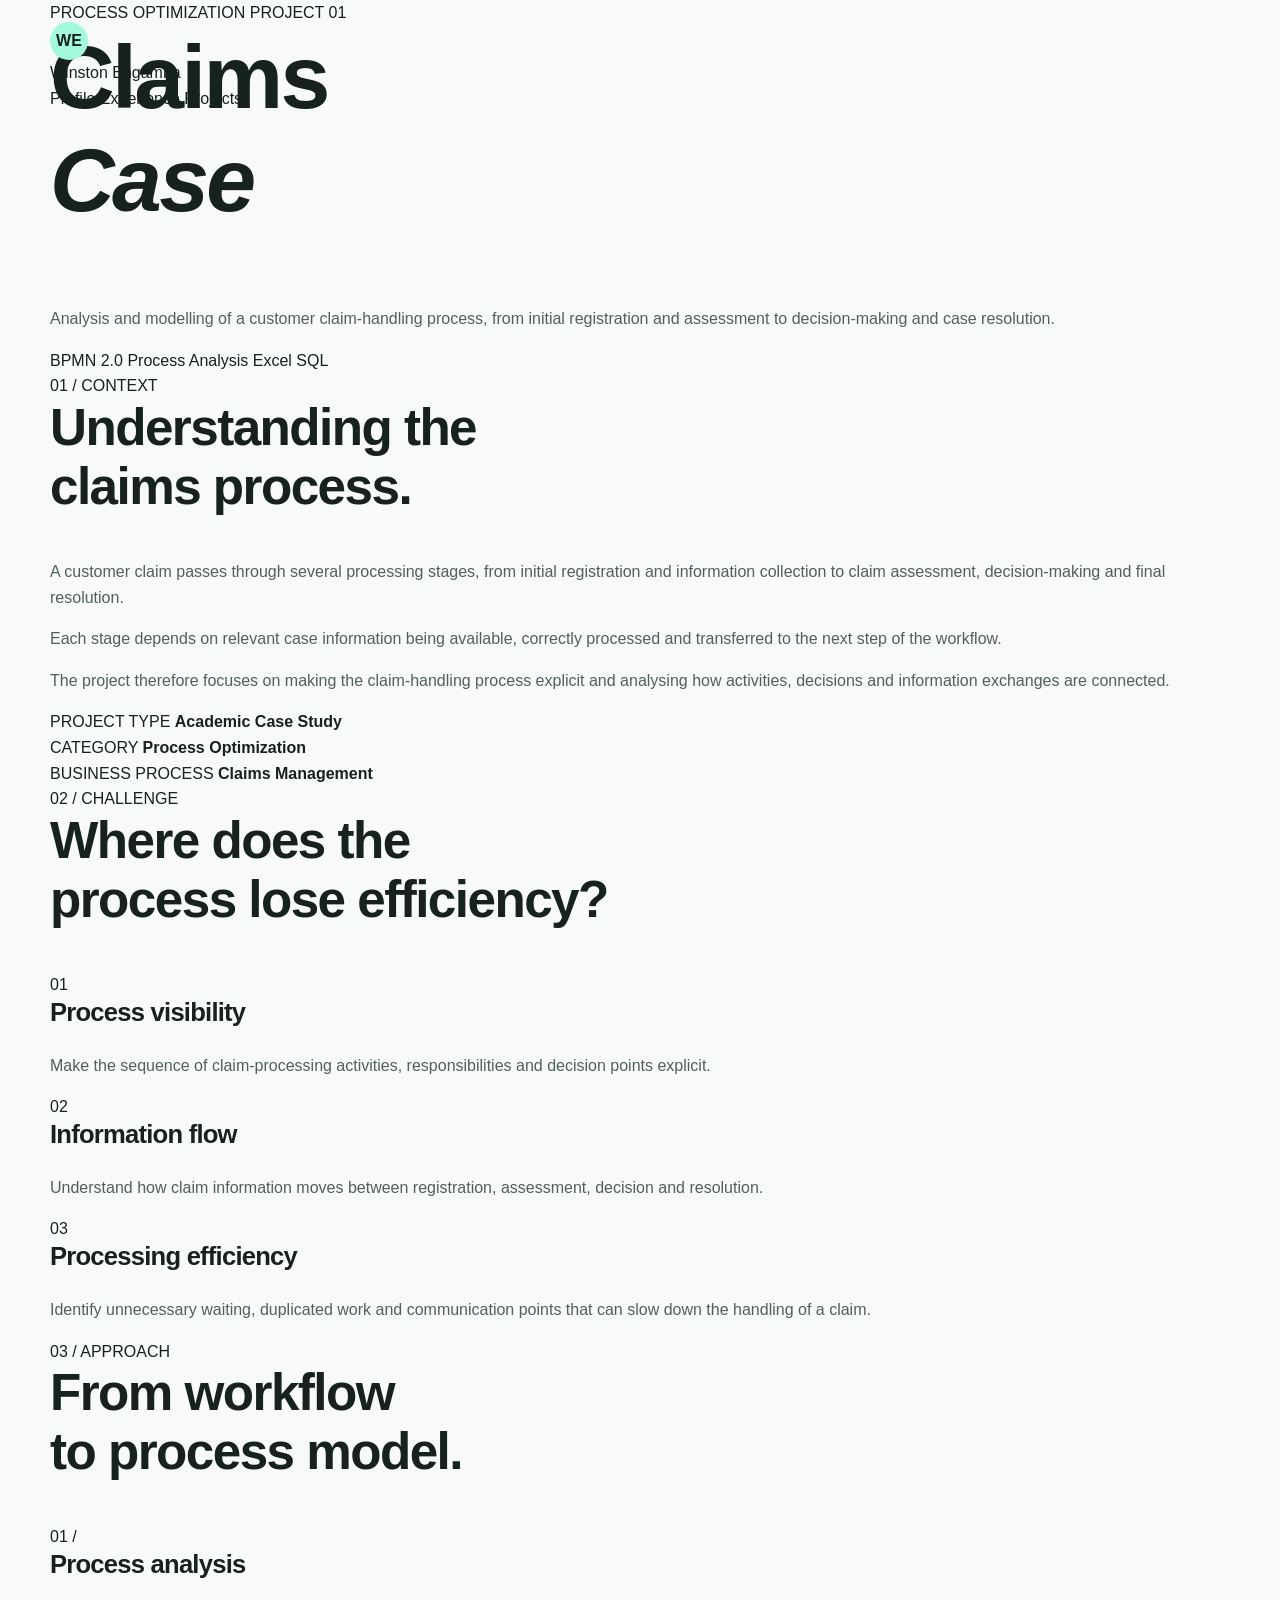
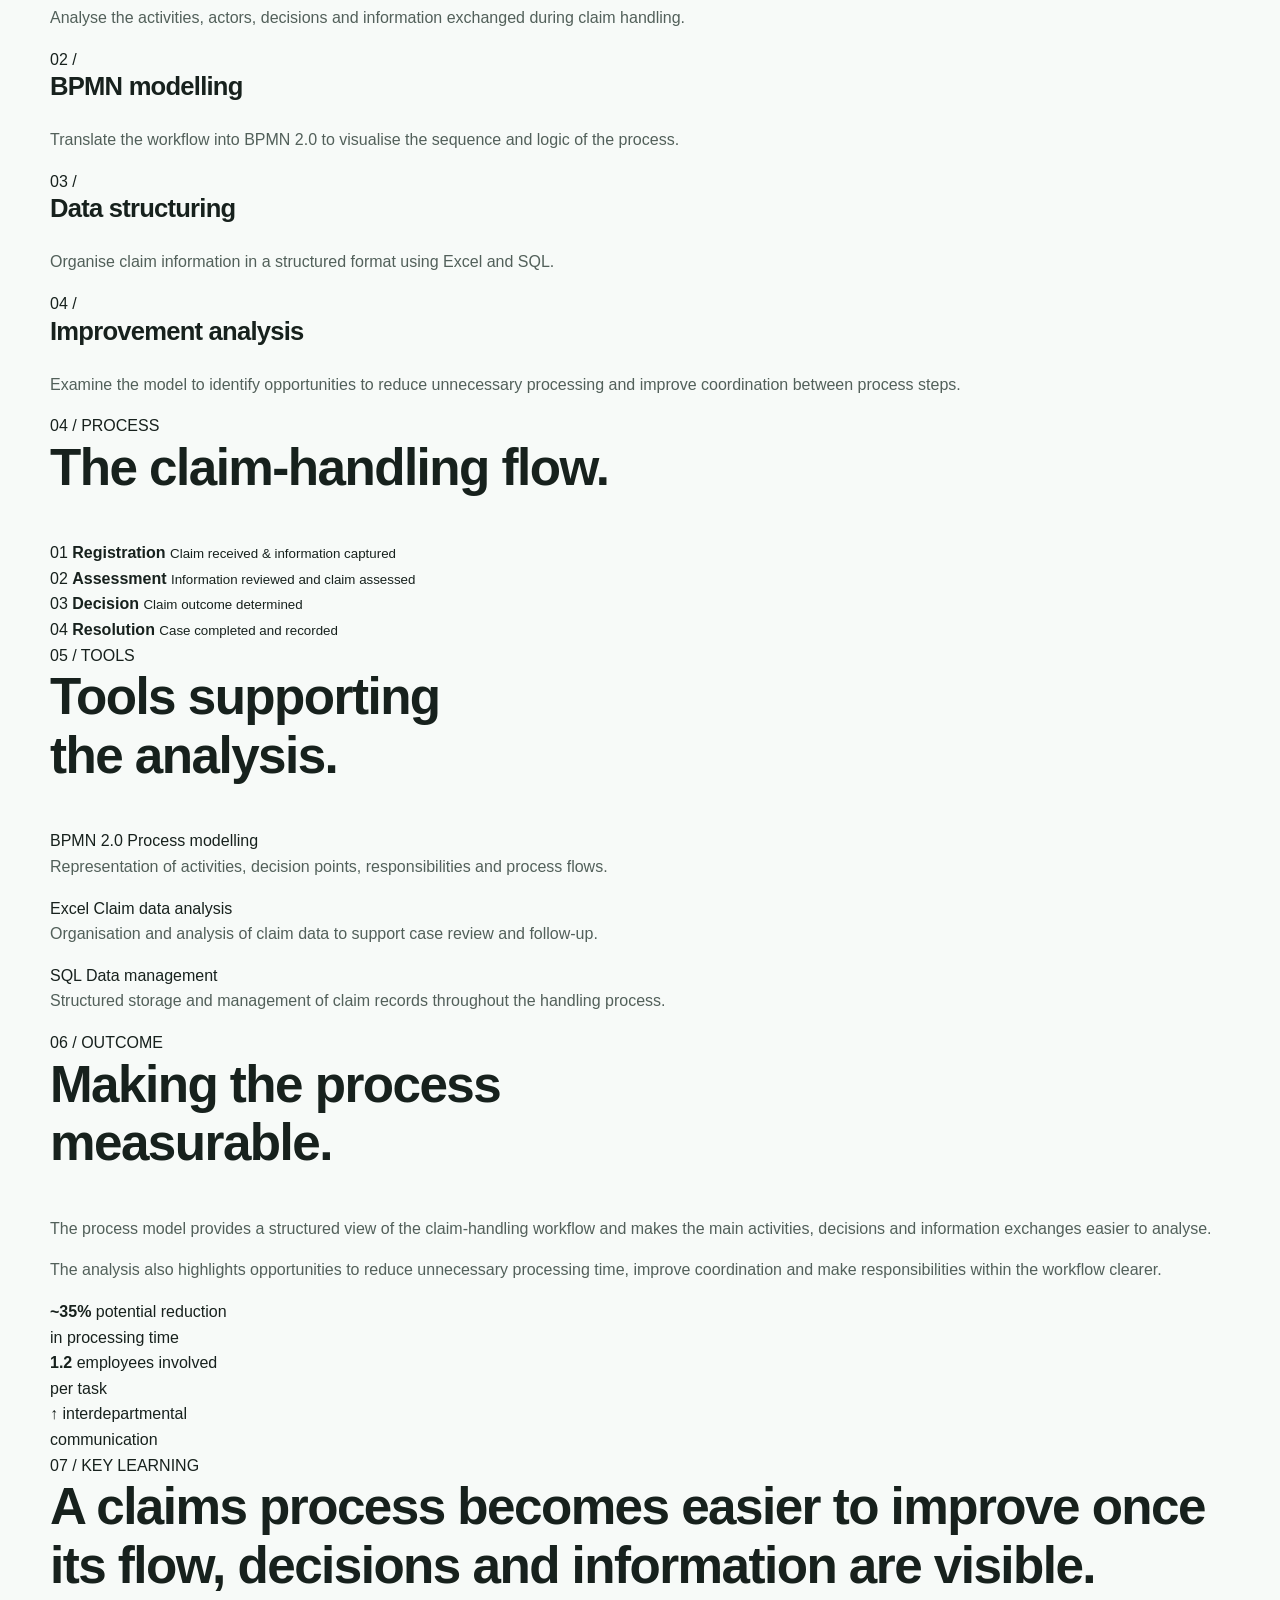
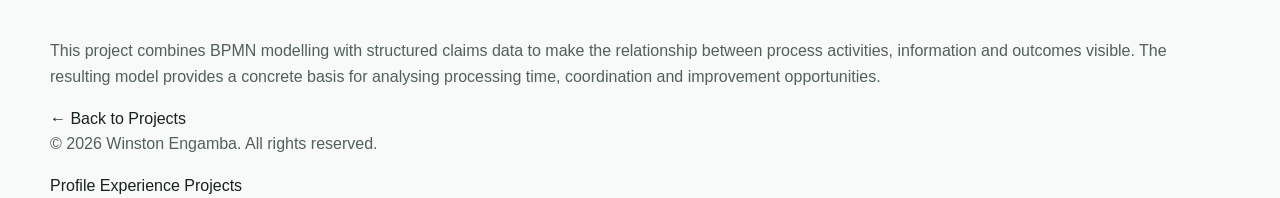
==== commit e53f12de: "Update claims-case-study.html" ====
--- a/claims-case-study.html
+++ b/claims-case-study.html
@@ -2,24 +2,28 @@
 <html lang="en">
 
 <head>
+
     <meta charset="UTF-8">
     <meta name="viewport" content="width=device-width, initial-scale=1.0">
 
     <title>Claims Case | Winston Engamba</title>
 
     <meta name="description"
-          content="Claims case study – Process Optimization, BPMN, Excel and SQL.">
+        content="Claims management process case study focused on BPMN, process analysis, Excel and SQL.">
 
     <link rel="stylesheet" href="css/main.css">
     <link rel="stylesheet" href="css/projects.css">
+    <link rel="stylesheet" href="css/cases.css">
+
 </head>
 
 
 <body>
 
-<!-- ==============================
+
+<!-- =====================================================
      HEADER
-================================ -->
+===================================================== -->
 
 <header class="site-header">
 
@@ -29,22 +33,14 @@
 
             <a href="index.html" class="logo">
                 <span class="logo-mark">WE</span>
-                Winston Engamba
+                <span>Winston Engamba</span>
             </a>
 
             <div class="nav-links">
 
-                <a href="index.html">
-                    Profile
-                </a>
-
-                <a href="experiences.html">
-                    Experience
-                </a>
-
-                <a href="projects.html">
-                    Projects
-                </a>
+                <a href="index.html">Profile</a>
+                <a href="experiences.html">Experience</a>
+                <a href="projects.html">Projects</a>
 
             </div>
 
@@ -56,185 +52,266 @@
 
 
 
-<!-- ==============================
-     MAIN
-================================ -->
+<!-- =====================================================
+     CASE HERO
+===================================================== -->
 
 <main>
 
-
-<!-- ==============================
-     INTRODUCTION
-================================ -->
-
-<section class="hero">
-
-    <div class="container">
-
-        <span class="eyebrow">
-            PROCESS OPTIMIZATION
-        </span>
-
-        <h1>
-            Claims case
-        </h1>
-
-        <p class="hero-description">
-
-            Analysis and modelling of a customer claim process
-            to identify inefficiencies, bottlenecks and
-            opportunities for improvement.
-
-        </p>
-
-
-        <div class="project-tags">
-
-            <span>BPMN 2.0</span>
-            <span>Process Analysis</span>
-            <span>Excel</span>
-            <span>SQL</span>
-
-        </div>
-
-    </div>
-
-</section>
-
-
-
-<!-- ==============================
-     PROJECT OVERVIEW
-================================ -->
-
-<section class="section">
-
-    <div class="container">
-
-        <div class="section-label">
-            01 / CONTEXT
-        </div>
-
-        <h2>
-            Understanding the claims process.
-        </h2>
-
-
-        <div class="content-grid">
+<section class="case-hero">
+
+    <div class="container">
+
+        <div class="case-meta">
+
+            <span>
+                PROCESS OPTIMIZATION
+            </span>
+
+            <span>
+                PROJECT 01
+            </span>
+
+        </div>
+
+
+        <div class="case-hero-grid">
 
             <div>
 
-                <p>
-                    A customer claim passes through several 
-                    processing stages, from initial registration 
-                    and information collection to claim assessment, 
-                    decision-making and final resolution. Each stage 
-                    requires relevant case information to be available 
-                    and correctly processed.
-                </p>
-
-                <p>
-                    This project focuses on modelling this claim-handling 
-                    workflow in BPMN, with particular attention to the 
-                    activities, decision points and information flows 
-                    involved in processing a claim.
-                </p>
-
-                <p>
-                    The objective is to make the sequence of 
-                    claim-processing activities explicit, identify 
-                    where decisions and information exchanges occur, 
-                    and provide a structured basis for analysing potential 
-                    process improvements.
-                </p>
-
-            </div>
-
-
-            <div>
-
-                <div class="info-item">
-
-                    <span>
-                        PROJECT TYPE
-                    </span>
-
-                    <strong>
-                        Academic Case Study
-                    </strong>
-
-                </div>
-
-
-                <div class="info-item">
-
-                    <span>
-                        CATEGORY
-                    </span>
-
-                    <strong>
-                        Process Optimization
-                    </strong>
-
-                </div>
-
-
-                <div class="info-item">
-
-                    <span>
-                        FOCUS
-                    </span>
-
-                    <strong>
-                        Claims Management
-                    </strong>
-
-                </div>
-
-            </div>
-
-        </div>
-
-    </div>
-
-</section>
-
-
-
-<!-- ==============================
+                <h1>
+                    Claims<br>
+                    <em>Case</em>
+                </h1>
+
+            </div>
+
+
+            <div class="case-hero-intro">
+
+                <p>
+                    Analysis and modelling of a customer claim-handling
+                    process, from initial registration and assessment
+                    to decision-making and case resolution.
+                </p>
+
+
+                <div class="case-tags">
+
+                    <span>BPMN 2.0</span>
+                    <span>Process Analysis</span>
+                    <span>Excel</span>
+                    <span>SQL</span>
+
+                </div>
+
+            </div>
+
+        </div>
+
+    </div>
+
+</section>
+
+
+
+<!-- =====================================================
+     OVERVIEW
+===================================================== -->
+
+<section class="case-section">
+
+    <div class="container">
+
+        <div class="case-section-top">
+
+            <span>01 / CONTEXT</span>
+
+            <h2>
+                Understanding the<br>
+                claims process.
+            </h2>
+
+        </div>
+
+
+        <div class="case-two-column">
+
+            <div class="case-text">
+
+                <p>
+                    A customer claim passes through several processing
+                    stages, from initial registration and information
+                    collection to claim assessment, decision-making
+                    and final resolution.
+                </p>
+
+                <p>
+                    Each stage depends on relevant case information
+                    being available, correctly processed and transferred
+                    to the next step of the workflow.
+                </p>
+
+                <p>
+                    The project therefore focuses on making the
+                    claim-handling process explicit and analysing
+                    how activities, decisions and information exchanges
+                    are connected.
+                </p>
+
+            </div>
+
+
+            <div class="case-facts">
+
+                <div>
+                    <span>PROJECT TYPE</span>
+                    <strong>Academic Case Study</strong>
+                </div>
+
+                <div>
+                    <span>CATEGORY</span>
+                    <strong>Process Optimization</strong>
+                </div>
+
+                <div>
+                    <span>BUSINESS PROCESS</span>
+                    <strong>Claims Management</strong>
+                </div>
+
+            </div>
+
+        </div>
+
+    </div>
+
+</section>
+
+
+
+<!-- =====================================================
      CHALLENGE
-================================ -->
-
-<section class="section">
-
-    <div class="container">
-
-        <div class="section-label">
-            02 / CHALLENGE
-        </div>
-
-        <h2>
-            What needed to be understood?
-        </h2>
-
-
-        <div class="project-grid">
-
+===================================================== -->
+
+<section class="case-section case-section-alt">
+
+    <div class="container">
+
+        <div class="case-section-top">
+
+            <span>02 / CHALLENGE</span>
+
+            <h2>
+                Where does the<br>
+                process lose efficiency?
+            </h2>
+
+        </div>
+
+
+        <div class="challenge-list">
+
+            <div class="challenge-row">
+
+                <span>01</span>
+
+                <div>
+
+                    <h3>
+                        Process visibility
+                    </h3>
+
+                    <p>
+                        Make the sequence of claim-processing activities,
+                        responsibilities and decision points explicit.
+                    </p>
+
+                </div>
+
+            </div>
+
+
+            <div class="challenge-row">
+
+                <span>02</span>
+
+                <div>
+
+                    <h3>
+                        Information flow
+                    </h3>
+
+                    <p>
+                        Understand how claim information moves between
+                        registration, assessment, decision and resolution.
+                    </p>
+
+                </div>
+
+            </div>
+
+
+            <div class="challenge-row">
+
+                <span>03</span>
+
+                <div>
+
+                    <h3>
+                        Processing efficiency
+                    </h3>
+
+                    <p>
+                        Identify unnecessary waiting, duplicated work
+                        and communication points that can slow down
+                        the handling of a claim.
+                    </p>
+
+                </div>
+
+            </div>
+
+        </div>
+
+    </div>
+
+</section>
+
+
+
+<!-- =====================================================
+     APPROACH
+===================================================== -->
+
+<section class="case-section">
+
+    <div class="container">
+
+        <div class="case-section-top">
+
+            <span>03 / APPROACH</span>
+
+            <h2>
+                From workflow<br>
+                to process model.
+            </h2>
+
+        </div>
+
+
+        <div class="approach-grid">
 
             <article>
 
-                <span class="project-number">
-                    01
-                </span>
+                <span>01 /</span>
 
                 <h3>
-                    Process visibility
+                    Process analysis
                 </h3>
 
                 <p>
-                    Understand the different activities,
-                    responsibilities and decision points
-                    within the claims workflow.
+                    Analyse the activities, actors, decisions
+                    and information exchanged during claim handling.
                 </p>
 
             </article>
@@ -242,17 +319,15 @@
 
             <article>
 
-                <span class="project-number">
-                    02
-                </span>
+                <span>02 /</span>
 
                 <h3>
-                    Information flow
+                    BPMN modelling
                 </h3>
 
                 <p>
-                    Identify how information moves between
-                    the different stages of the process.
+                    Translate the workflow into BPMN 2.0 to
+                    visualise the sequence and logic of the process.
                 </p>
 
             </article>
@@ -260,461 +335,350 @@
 
             <article>
 
-                <span class="project-number">
-                    03
-                </span>
+                <span>03 /</span>
 
                 <h3>
-                    Improvement opportunities
+                    Data structuring
                 </h3>
 
                 <p>
-                    Analyse the process structure to identify
-                    potential bottlenecks and inefficiencies.
+                    Organise claim information in a structured
+                    format using Excel and SQL.
                 </p>
 
             </article>
 
 
-        </div>
-
-    </div>
-
-</section>
-
-
-
-<!-- ==============================
-     APPROACH
-================================ -->
-
-<section class="section">
-
-    <div class="container">
-
-        <div class="section-label">
-            03 / APPROACH
-        </div>
-
-        <h2>
-            From process analysis to modelling.
-        </h2>
-
-
-        <div class="project-list">
-
-
-            <div class="project-list-item">
-
-                <span>
-                    01 /
-                </span>
-
-                <div>
-
-                    <h3>
-                        Process analysis
-                    </h3>
-
-                    <p>
-                        Analyse activities, actors, information
-                        flows and decision points.
-                    </p>
-
-                </div>
-
-            </div>
-
-
-            <div class="project-list-item">
-
-                <span>
-                    02 /
-                </span>
-
-                <div>
-
-                    <h3>
-                        BPMN modelling
-                    </h3>
-
-                    <p>
-                        Represent the claims workflow using
-                        BPMN 2.0 to make the process structure
-                        easier to understand.
-                    </p>
-
-                </div>
-
-            </div>
-
-
-            <div class="project-list-item">
-
-                <span>
-                    03 /
-                </span>
-
-                <div>
-
-                    <h3>
-                        Data structuring
-                    </h3>
-
-                    <p>
-                        Structure relevant claims information
-                        using Excel and SQL.
-                    </p>
-
-                </div>
-
-            </div>
-
-
-            <div class="project-list-item">
-
-                <span>
-                    04 /
-                </span>
-
-                <div>
-
-                    <h3>
-                        Improvement analysis
-                    </h3>
-
-                    <p>
-                        Use the process model to identify
-                        potential areas for optimisation.
-                    </p>
-
-                </div>
-
-            </div>
-
-
-        </div>
-
-    </div>
-
-</section>
-
-
-
-<!-- ==============================
-     PROCESS
-================================ -->
-
-<section class="section">
-
-    <div class="container">
-
-        <div class="section-label">
-            04 / PROCESS
-        </div>
-
-        <h2>
-            Claims workflow.
-        </h2>
-
-        <p class="section-description">
-
-            The process can be represented through four
-            main stages.
-
-        </p>
-
-
-        <div class="process-flow">
-
-
-            <div class="process-item">
-
-                <span>
-                    01
-                </span>
+            <article>
+
+                <span>04 /</span>
+
+                <h3>
+                    Improvement analysis
+                </h3>
+
+                <p>
+                    Examine the model to identify opportunities
+                    to reduce unnecessary processing and improve
+                    coordination between process steps.
+                </p>
+
+            </article>
+
+        </div>
+
+    </div>
+
+</section>
+
+
+
+<!-- =====================================================
+     PROCESS FLOW
+===================================================== -->
+
+<section class="case-section case-section-dark">
+
+    <div class="container">
+
+        <div class="case-section-top">
+
+            <span>04 / PROCESS</span>
+
+            <h2>
+                The claim-handling flow.
+            </h2>
+
+        </div>
+
+
+        <div class="claim-flow">
+
+            <div class="flow-stage">
+
+                <span>01</span>
 
                 <strong>
-                    Claim registration
+                    Registration
                 </strong>
 
                 <small>
-                    Capture and register claim information.
+                    Claim received
+                    & information captured
                 </small>
 
             </div>
 
 
-            <div class="process-arrow">
-                →
-            </div>
-
-
-            <div class="process-item">
-
-                <span>
-                    02
-                </span>
+            <div class="flow-line"></div>
+
+
+            <div class="flow-stage">
+
+                <span>02</span>
 
                 <strong>
-                    Claim analysis
+                    Assessment
                 </strong>
 
                 <small>
-                    Review and assess available information.
+                    Information reviewed
+                    and claim assessed
                 </small>
 
             </div>
 
 
-            <div class="process-arrow">
-                →
-            </div>
-
-
-            <div class="process-item">
-
-                <span>
-                    03
-                </span>
+            <div class="flow-line"></div>
+
+
+            <div class="flow-stage">
+
+                <span>03</span>
 
                 <strong>
                     Decision
                 </strong>
 
                 <small>
-                    Determine the appropriate outcome.
+                    Claim outcome
+                    determined
                 </small>
 
             </div>
 
 
-            <div class="process-arrow">
-                →
-            </div>
-
-
-            <div class="process-item">
-
-                <span>
-                    04
-                </span>
+            <div class="flow-line"></div>
+
+
+            <div class="flow-stage">
+
+                <span>04</span>
 
                 <strong>
                     Resolution
                 </strong>
 
                 <small>
-                    Complete and record the claim outcome.
+                    Case completed
+                    and recorded
                 </small>
 
             </div>
 
-
-        </div>
-
-    </div>
-
-</section>
-
-
-
-<!-- ==============================
+        </div>
+
+    </div>
+
+</section>
+
+
+
+<!-- =====================================================
      TOOLS
-================================ -->
-
-<section class="section">
-
-    <div class="container">
-
-        <div class="section-label">
-            05 / TOOLS
-        </div>
-
-        <h2>
-            Tools used.
-        </h2>
-
-
-        <div class="project-grid">
-
-
-            <article>
-
-                <span class="tool">
+===================================================== -->
+
+<section class="case-section">
+
+    <div class="container">
+
+        <div class="case-section-top">
+
+            <span>05 / TOOLS</span>
+
+            <h2>
+                Tools supporting<br>
+                the analysis.
+            </h2>
+
+        </div>
+
+
+        <div class="tools-list">
+
+            <div class="tool-row">
+
+                <span class="tool-name">
                     BPMN 2.0
                 </span>
 
-                <h3>
-                    Process Modelling
-                </h3>
-
-                <p>
-                    Visual representation of activities,
-                    decisions and process flows.
-                </p>
-
-            </article>
-
-
-            <article>
-
-                <span class="tool">
+                <span class="tool-purpose">
+                    Process modelling
+                </span>
+
+                <p>
+                    Representation of activities, decision points,
+                    responsibilities and process flows.
+                </p>
+
+            </div>
+
+
+            <div class="tool-row">
+
+                <span class="tool-name">
                     Excel
                 </span>
 
-                <h3>
-                    Data Structuring
-                </h3>
-
-                <p>
-                    Organisation and analysis of claim 
-                    data to support the review and 
-                    processing of individual cases.
-                </p>
-
-            </article>
-
-
-            <article>
-
-                <span class="tool">
+                <span class="tool-purpose">
+                    Claim data analysis
+                </span>
+
+                <p>
+                    Organisation and analysis of claim data
+                    to support case review and follow-up.
+                </p>
+
+            </div>
+
+
+            <div class="tool-row">
+
+                <span class="tool-name">
                     SQL
                 </span>
 
-                <h3>
-                    Data Management
-                </h3>
-
-                <p>
-                    Structured storage of claim records, 
-                    including relevant case information 
-                    and processing status.
-                </p>
-
-            </article>
-
-
-        </div>
-
-    </div>
-
-</section>
-
-
-
-<!-- ==============================
+                <span class="tool-purpose">
+                    Data management
+                </span>
+
+                <p>
+                    Structured storage and management of claim
+                    records throughout the handling process.
+                </p>
+
+            </div>
+
+        </div>
+
+    </div>
+
+</section>
+
+
+
+<!-- =====================================================
      OUTCOME
-================================ -->
-
-<section class="section">
-
-    <div class="container">
-
-        <div class="section-label">
-            06 / OUTCOME
-        </div>
+===================================================== -->
+
+<section class="case-section case-section-alt">
+
+    <div class="container">
+
+        <div class="case-section-top">
+
+            <span>06 / OUTCOME</span>
+
+            <h2>
+                Making the process<br>
+                measurable.
+            </h2>
+
+        </div>
+
+
+        <div class="outcome-grid">
+
+            <div class="outcome-main">
+
+                <p>
+                    The process model provides a structured view
+                    of the claim-handling workflow and makes the
+                    main activities, decisions and information
+                    exchanges easier to analyse.
+                </p>
+
+                <p>
+                    The analysis also highlights opportunities
+                    to reduce unnecessary processing time,
+                    improve coordination and make responsibilities
+                    within the workflow clearer.
+                </p>
+
+            </div>
+
+
+            <div class="outcome-metrics">
+
+                <div>
+
+                    <strong>
+                        ~35%
+                    </strong>
+
+                    <span>
+                        potential reduction<br>
+                        in processing time
+                    </span>
+
+                </div>
+
+
+                <div>
+
+                    <strong>
+                        1.2
+                    </strong>
+
+                    <span>
+                        employees involved<br>
+                        per task
+                    </span>
+
+                </div>
+
+
+                <div>
+
+                    <strong>
+                        ↑
+                    </strong>
+
+                    <span>
+                        interdepartmental<br>
+                        communication
+                    </span>
+
+                </div>
+
+            </div>
+
+        </div>
+
+    </div>
+
+</section>
+
+
+
+<!-- =====================================================
+     KEY LEARNING
+===================================================== -->
+
+<section class="case-closing">
+
+    <div class="container">
+
+        <span>
+            07 / KEY LEARNING
+        </span>
+
 
         <h2>
-            A clearer view of the process.
+            A claims process becomes easier
+            to improve once its flow,
+            decisions and information
+            are visible.
         </h2>
 
 
-        <div class="content-grid">
-
-            <div>
-
-                <p>
-                    The project provides a structured
-                    representation of the claims workflow,
-                    making its activities, decisions and
-                    information flows easier to visualize and analyse.
-                </p>
-
-                <p>
-                    The resulting process model provides a
-                    foundation for identifying potential
-                    optimisation opportunities to make claims 
-                    cases easier and quicker to handle.
-                </p>
-
-            </div>
-
-
-            <div>
-
-                <div class="outcome-item">
-
-                    <strong>
-                        Process visibility
-                    </strong>
-
-                    <span>
-                        Clearer representation of the workflow.
-                    </span>
-
-                </div>
-
-
-                <div class="outcome-item">
-                    <strong>Structured information</strong>                  
-                        <span>Clearer representation of the workflow.</span>
-                </div>
-                
-                <div class="outcome-item">
-                    <strong>Less wasted time</strong>
-                        <span>Reduction of working time by about 35%.</span>
-                </div>
-                
-                <div class="outcome-item">
-                    <strong>Smoother work</strong>
-                    <span>Reduction of the workload per employee, 
-                          about 1,2 employees per task.
-                    </span>
-
-                </div>
-
-
-                <div class="outcome-item">
-
-                    <strong>
-                        Improvement perspective
-                    </strong>
-
-                    <span>
-                        More communication between the departments.
-                    </span>
-
-                </div>
-            </div>
-        </div>
-    </div>
-</section>
-
-
-
-<!-- ==============================
-     LEARNING
-================================ -->
-
-<section class="section">
-
-    <div class="container">
-
-        <div class="section-label">
-            07 / KEY LEARNING
-        </div>
-
-        <h2>
-            Connecting processes and data.
-        </h2>
-
-        <p class="section-description">
-            This project shows how BPMN modelling 
-            and structured claims data can be combined 
-            to make the claim-handling workflow more transparent, 
-            from initial registration and assessment to 
-            the final decision and case closure.
+        <p>
+            This project combines BPMN modelling with structured
+            claims data to make the relationship between
+            process activities, information and outcomes visible.
+            The resulting model provides a concrete basis for
+            analysing processing time, coordination and
+            improvement opportunities.
         </p>
 
     </div>
@@ -723,30 +687,49 @@
 
 
 
-<!-- ==============================
-     NAVIGATION
-================================ -->
-
-<section class="section">
-    <div class="container">
-        <a href="projects.html">← Back to Projects</a>
-    </div>
-</section>
+<!-- =====================================================
+     BACK
+===================================================== -->
+
+<section class="case-back">
+
+    <div class="container">
+
+        <a href="projects.html">
+            ← Back to Projects
+        </a>
+
+    </div>
+
+</section>
+
+
 </main>
 
-<!-- ==============================
+
+
+<!-- =====================================================
      FOOTER
-================================ -->
+===================================================== -->
 
 <footer>
-    <div class="container">
-        <p>© 2026 Winston Engamba. All rights reserved.</p>
+
+    <div class="container">
+
+        <p>
+            © 2026 Winston Engamba. All rights reserved.
+        </p>
+
         <div>
+
             <a href="index.html">Profile</a>
             <a href="experiences.html">Experience</a>
             <a href="projects.html">Projects</a>
-        </div>
-    </div>
+
+        </div>
+
+    </div>
+
 </footer>
 
 
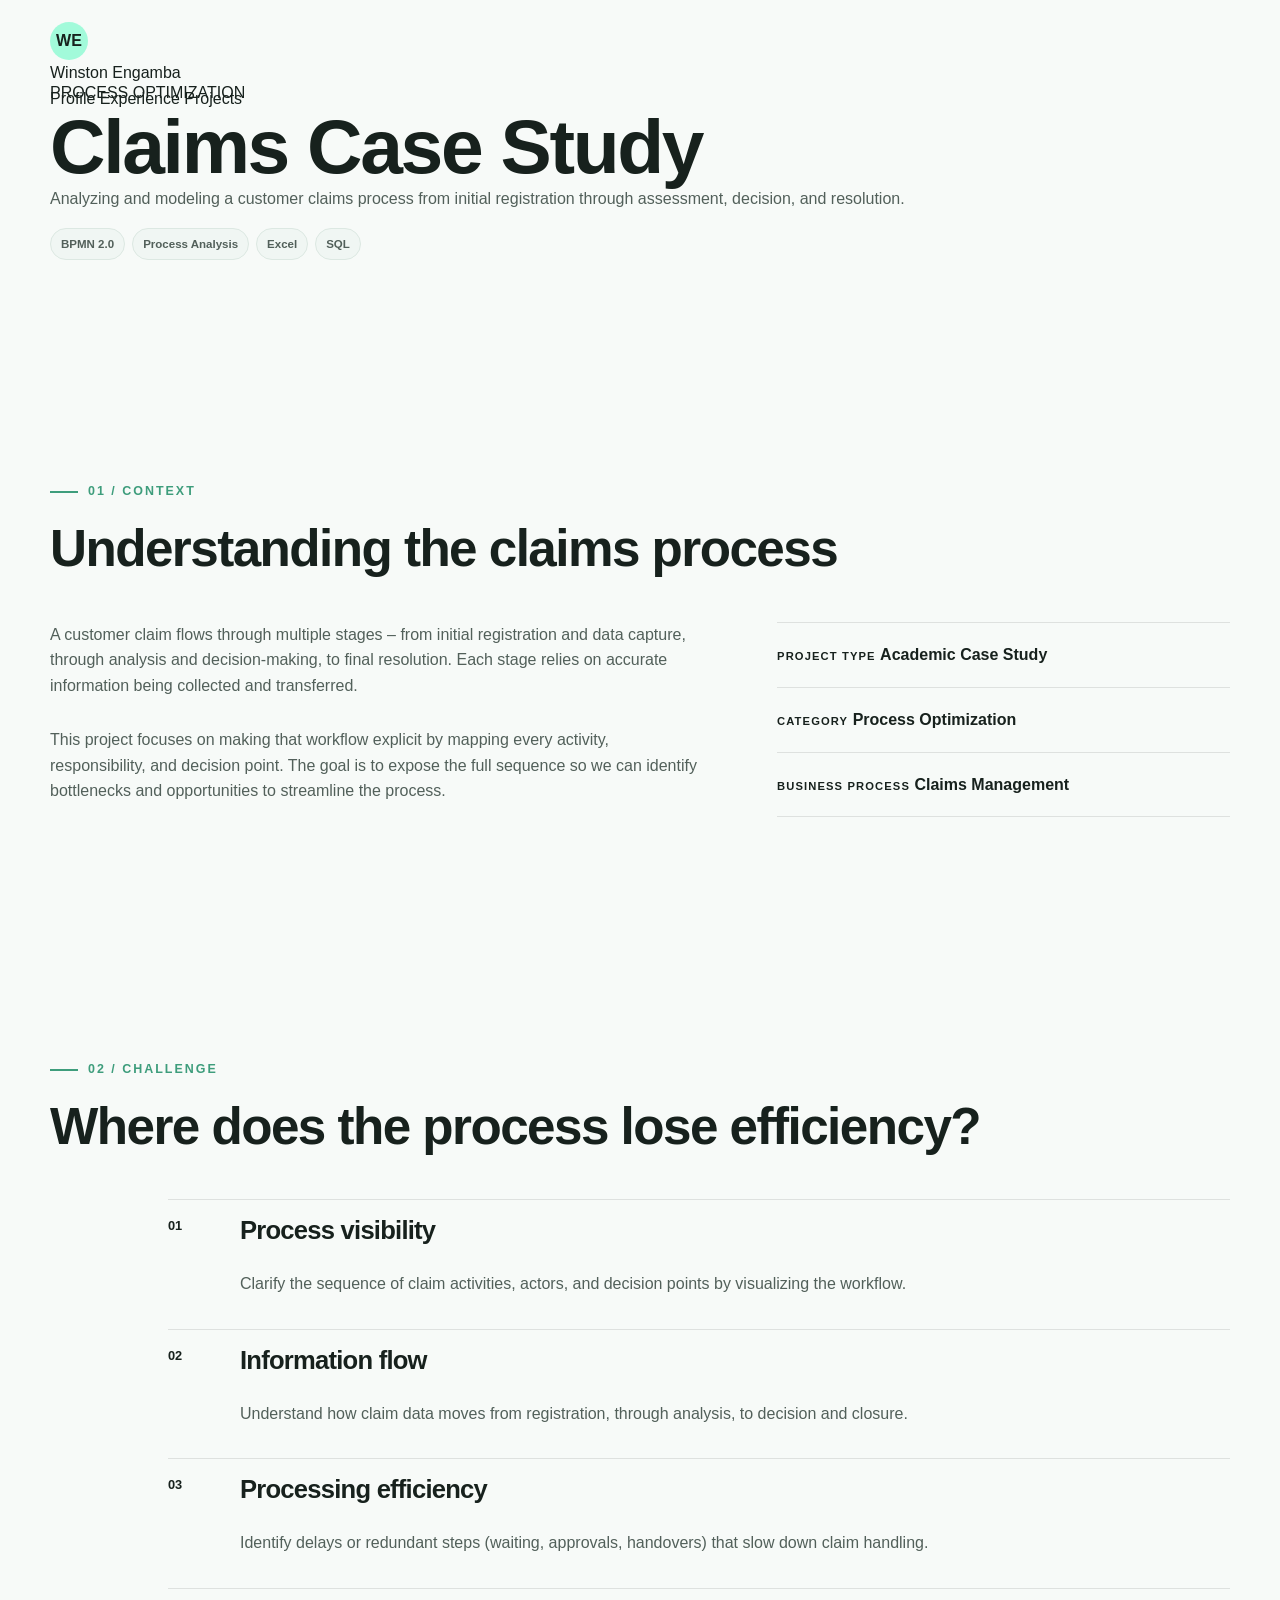
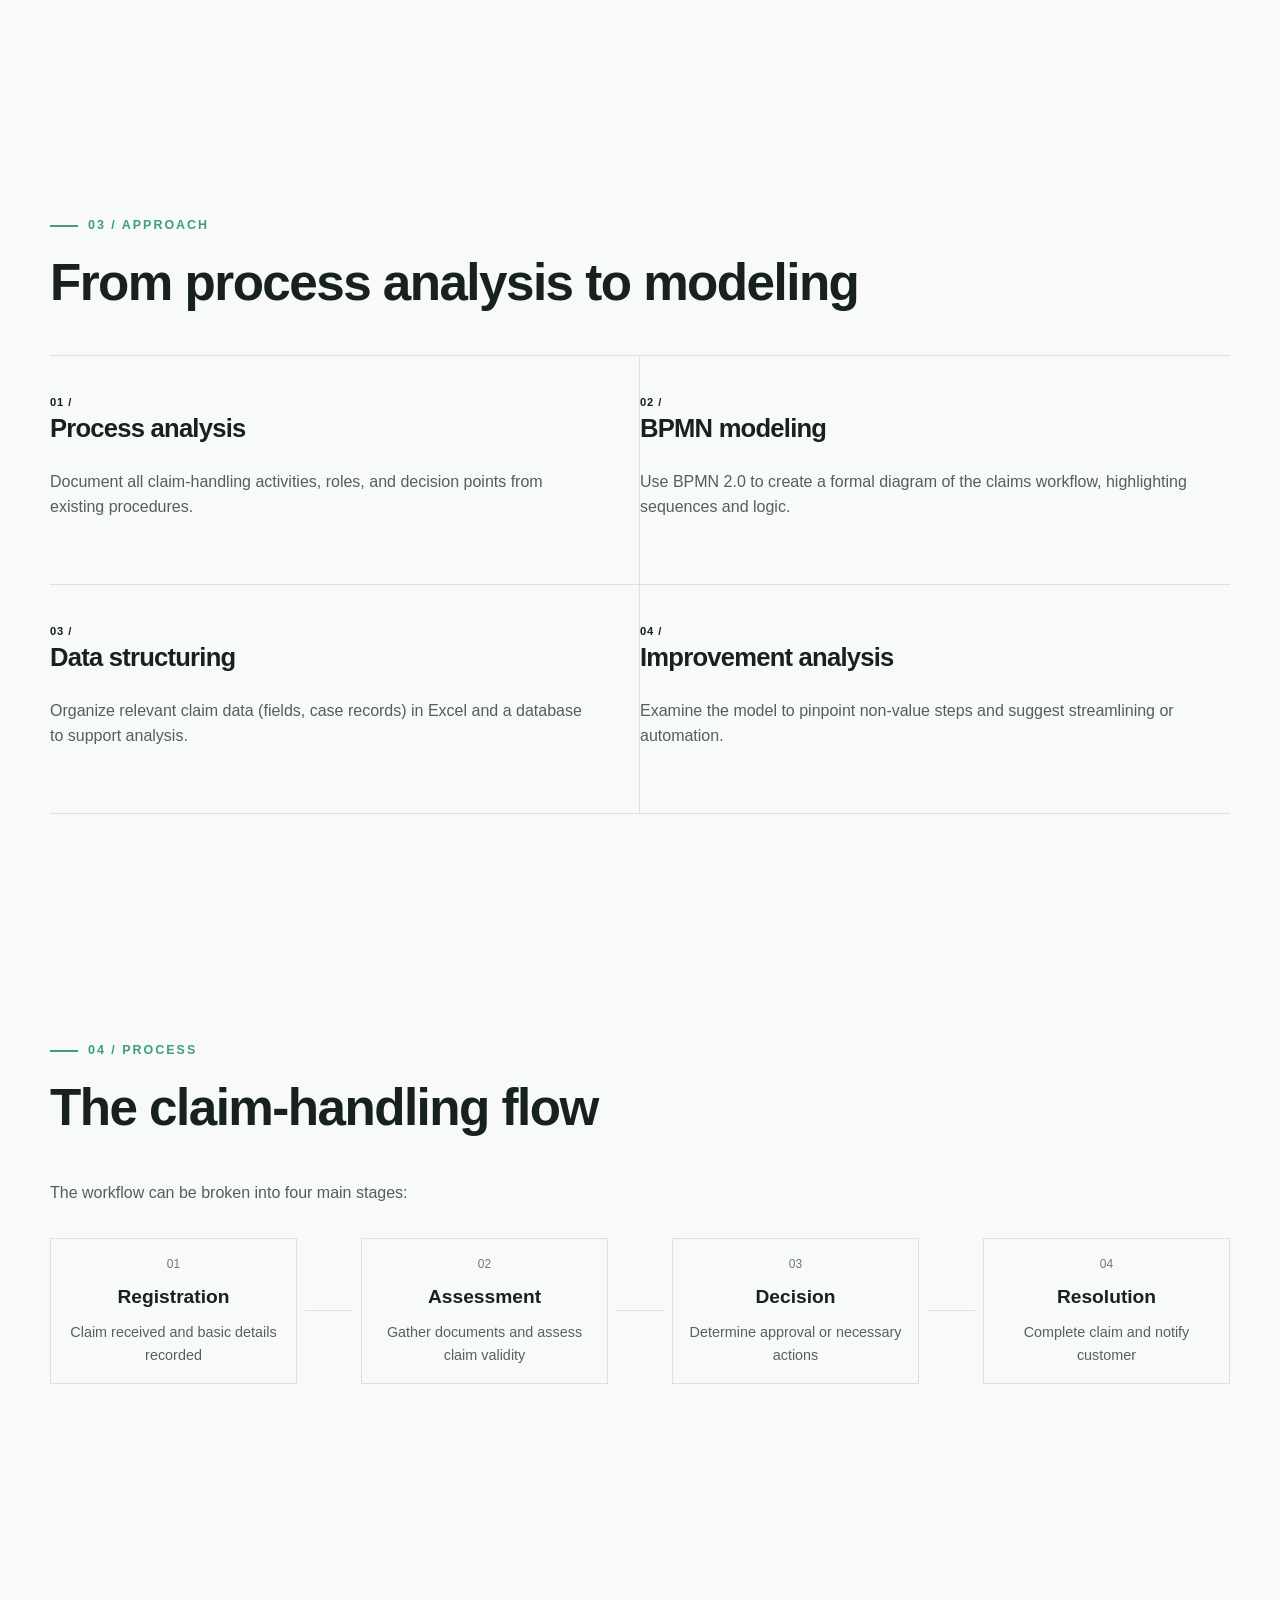
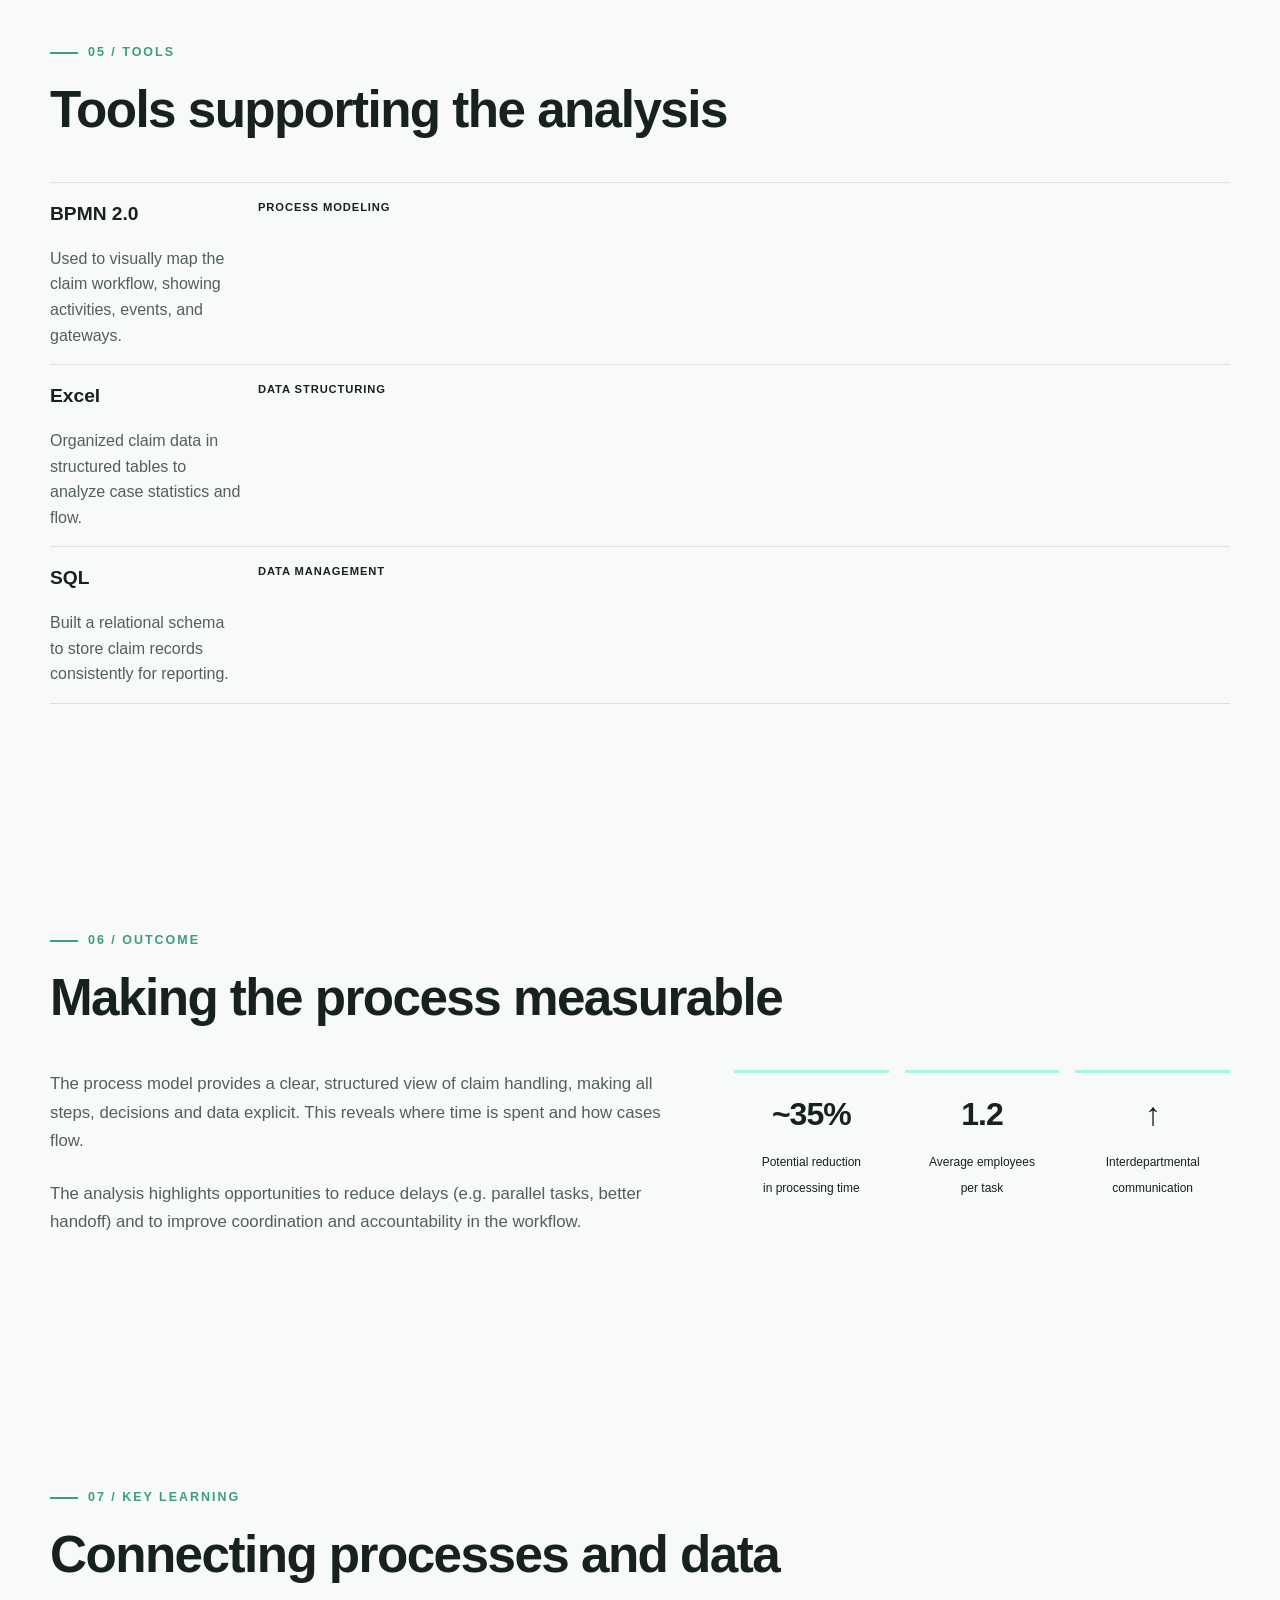
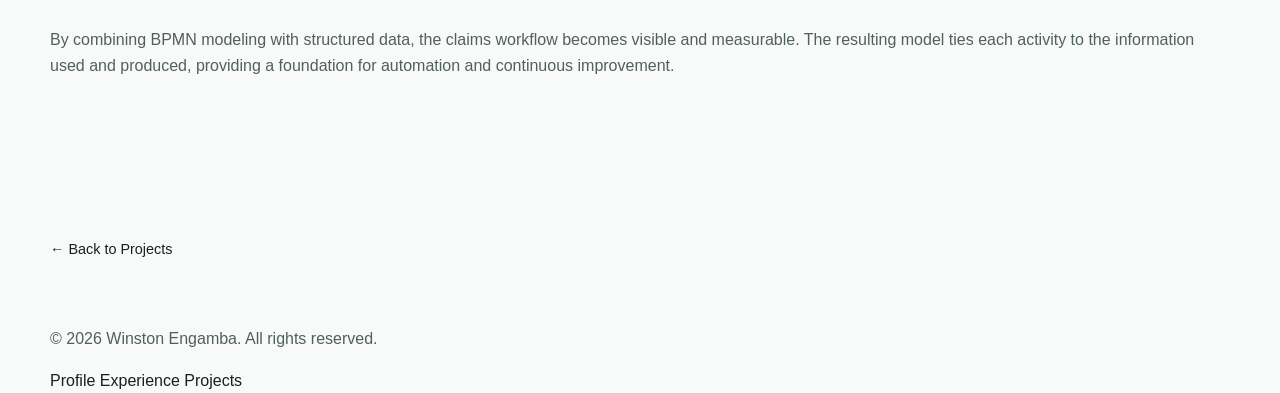
==== commit 10dadc9b: "Update claims-case-study.html" ====
--- a/claims-case-study.html
+++ b/claims-case-study.html
@@ -1,740 +1,252 @@
 <!DOCTYPE html>
 <html lang="en">
-
 <head>
-
-    <meta charset="UTF-8">
-    <meta name="viewport" content="width=device-width, initial-scale=1.0">
-
-    <title>Claims Case | Winston Engamba</title>
-
-    <meta name="description"
-        content="Claims management process case study focused on BPMN, process analysis, Excel and SQL.">
-
-    <link rel="stylesheet" href="css/main.css">
-    <link rel="stylesheet" href="css/projects.css">
-    <link rel="stylesheet" href="css/cases.css">
-
+  <meta charset="UTF-8">
+  <title>Claims Case Study | Winston Engamba</title>
+  <meta name="description" content="Claims management process optimization case study using BPMN, Excel, and SQL.">
+  <link rel="stylesheet" href="css/main.css">       <!-- site styles -->
+  <link rel="stylesheet" href="css/projects.css">   <!-- project page styles -->
+  <link rel="stylesheet" href="css/cases.css">      <!-- new styles -->
 </head>
-
-
 <body>
 
-
-<!-- =====================================================
-     HEADER
-===================================================== -->
-
 <header class="site-header">
-
-    <div class="container">
-
-        <nav class="navbar">
-
-            <a href="index.html" class="logo">
-                <span class="logo-mark">WE</span>
-                <span>Winston Engamba</span>
-            </a>
-
-            <div class="nav-links">
-
-                <a href="index.html">Profile</a>
-                <a href="experiences.html">Experience</a>
-                <a href="projects.html">Projects</a>
-
-            </div>
-
-        </nav>
-
-    </div>
-
+  <div class="container">
+    <a href="index.html" class="logo">
+      <span class="logo-mark">WE</span> Winston Engamba
+    </a>
+    <nav class="main-nav">
+      <a href="index.html">Profile</a>
+      <a href="experiences.html">Experience</a>
+      <a href="projects.html">Projects</a>
+    </nav>
+  </div>
 </header>
 
-
-
-<!-- =====================================================
-     CASE HERO
-===================================================== -->
-
 <main>
 
-<section class="case-hero">
-
-    <div class="container">
-
-        <div class="case-meta">
-
-            <span>
-                PROCESS OPTIMIZATION
-            </span>
-
-            <span>
-                PROJECT 01
-            </span>
-
-        </div>
-
-
-        <div class="case-hero-grid">
-
-            <div>
-
-                <h1>
-                    Claims<br>
-                    <em>Case</em>
-                </h1>
-
-            </div>
-
-
-            <div class="case-hero-intro">
-
-                <p>
-                    Analysis and modelling of a customer claim-handling
-                    process, from initial registration and assessment
-                    to decision-making and case resolution.
-                </p>
-
-
-                <div class="case-tags">
-
-                    <span>BPMN 2.0</span>
-                    <span>Process Analysis</span>
-                    <span>Excel</span>
-                    <span>SQL</span>
-
-                </div>
-
-            </div>
-
-        </div>
-
-    </div>
-
-</section>
-
-
-
-<!-- =====================================================
-     OVERVIEW
-===================================================== -->
-
-<section class="case-section">
-
-    <div class="container">
-
-        <div class="case-section-top">
-
-            <span>01 / CONTEXT</span>
-
-            <h2>
-                Understanding the<br>
-                claims process.
-            </h2>
-
-        </div>
-
-
-        <div class="case-two-column">
-
-            <div class="case-text">
-
-                <p>
-                    A customer claim passes through several processing
-                    stages, from initial registration and information
-                    collection to claim assessment, decision-making
-                    and final resolution.
-                </p>
-
-                <p>
-                    Each stage depends on relevant case information
-                    being available, correctly processed and transferred
-                    to the next step of the workflow.
-                </p>
-
-                <p>
-                    The project therefore focuses on making the
-                    claim-handling process explicit and analysing
-                    how activities, decisions and information exchanges
-                    are connected.
-                </p>
-
-            </div>
-
-
-            <div class="case-facts">
-
-                <div>
-                    <span>PROJECT TYPE</span>
-                    <strong>Academic Case Study</strong>
-                </div>
-
-                <div>
-                    <span>CATEGORY</span>
-                    <strong>Process Optimization</strong>
-                </div>
-
-                <div>
-                    <span>BUSINESS PROCESS</span>
-                    <strong>Claims Management</strong>
-                </div>
-
-            </div>
-
-        </div>
-
-    </div>
-
-</section>
-
-
-
-<!-- =====================================================
-     CHALLENGE
-===================================================== -->
-
-<section class="case-section case-section-alt">
-
-    <div class="container">
-
-        <div class="case-section-top">
-
-            <span>02 / CHALLENGE</span>
-
-            <h2>
-                Where does the<br>
-                process lose efficiency?
-            </h2>
-
-        </div>
-
-
-        <div class="challenge-list">
-
-            <div class="challenge-row">
-
-                <span>01</span>
-
-                <div>
-
-                    <h3>
-                        Process visibility
-                    </h3>
-
-                    <p>
-                        Make the sequence of claim-processing activities,
-                        responsibilities and decision points explicit.
-                    </p>
-
-                </div>
-
-            </div>
-
-
-            <div class="challenge-row">
-
-                <span>02</span>
-
-                <div>
-
-                    <h3>
-                        Information flow
-                    </h3>
-
-                    <p>
-                        Understand how claim information moves between
-                        registration, assessment, decision and resolution.
-                    </p>
-
-                </div>
-
-            </div>
-
-
-            <div class="challenge-row">
-
-                <span>03</span>
-
-                <div>
-
-                    <h3>
-                        Processing efficiency
-                    </h3>
-
-                    <p>
-                        Identify unnecessary waiting, duplicated work
-                        and communication points that can slow down
-                        the handling of a claim.
-                    </p>
-
-                </div>
-
-            </div>
-
-        </div>
-
-    </div>
-
-</section>
-
-
-
-<!-- =====================================================
-     APPROACH
-===================================================== -->
-
-<section class="case-section">
-
-    <div class="container">
-
-        <div class="case-section-top">
-
-            <span>03 / APPROACH</span>
-
-            <h2>
-                From workflow<br>
-                to process model.
-            </h2>
-
-        </div>
-
-
-        <div class="approach-grid">
-
-            <article>
-
-                <span>01 /</span>
-
-                <h3>
-                    Process analysis
-                </h3>
-
-                <p>
-                    Analyse the activities, actors, decisions
-                    and information exchanged during claim handling.
-                </p>
-
-            </article>
-
-
-            <article>
-
-                <span>02 /</span>
-
-                <h3>
-                    BPMN modelling
-                </h3>
-
-                <p>
-                    Translate the workflow into BPMN 2.0 to
-                    visualise the sequence and logic of the process.
-                </p>
-
-            </article>
-
-
-            <article>
-
-                <span>03 /</span>
-
-                <h3>
-                    Data structuring
-                </h3>
-
-                <p>
-                    Organise claim information in a structured
-                    format using Excel and SQL.
-                </p>
-
-            </article>
-
-
-            <article>
-
-                <span>04 /</span>
-
-                <h3>
-                    Improvement analysis
-                </h3>
-
-                <p>
-                    Examine the model to identify opportunities
-                    to reduce unnecessary processing and improve
-                    coordination between process steps.
-                </p>
-
-            </article>
-
-        </div>
-
-    </div>
-
-</section>
-
-
-
-<!-- =====================================================
-     PROCESS FLOW
-===================================================== -->
-
-<section class="case-section case-section-dark">
-
-    <div class="container">
-
-        <div class="case-section-top">
-
-            <span>04 / PROCESS</span>
-
-            <h2>
-                The claim-handling flow.
-            </h2>
-
-        </div>
-
-
-        <div class="claim-flow">
-
-            <div class="flow-stage">
-
-                <span>01</span>
-
-                <strong>
-                    Registration
-                </strong>
-
-                <small>
-                    Claim received
-                    & information captured
-                </small>
-
-            </div>
-
-
-            <div class="flow-line"></div>
-
-
-            <div class="flow-stage">
-
-                <span>02</span>
-
-                <strong>
-                    Assessment
-                </strong>
-
-                <small>
-                    Information reviewed
-                    and claim assessed
-                </small>
-
-            </div>
-
-
-            <div class="flow-line"></div>
-
-
-            <div class="flow-stage">
-
-                <span>03</span>
-
-                <strong>
-                    Decision
-                </strong>
-
-                <small>
-                    Claim outcome
-                    determined
-                </small>
-
-            </div>
-
-
-            <div class="flow-line"></div>
-
-
-            <div class="flow-stage">
-
-                <span>04</span>
-
-                <strong>
-                    Resolution
-                </strong>
-
-                <small>
-                    Case completed
-                    and recorded
-                </small>
-
-            </div>
-
-        </div>
-
-    </div>
-
-</section>
-
-
-
-<!-- =====================================================
-     TOOLS
-===================================================== -->
-
-<section class="case-section">
-
-    <div class="container">
-
-        <div class="case-section-top">
-
-            <span>05 / TOOLS</span>
-
-            <h2>
-                Tools supporting<br>
-                the analysis.
-            </h2>
-
-        </div>
-
-
-        <div class="tools-list">
-
-            <div class="tool-row">
-
-                <span class="tool-name">
-                    BPMN 2.0
-                </span>
-
-                <span class="tool-purpose">
-                    Process modelling
-                </span>
-
-                <p>
-                    Representation of activities, decision points,
-                    responsibilities and process flows.
-                </p>
-
-            </div>
-
-
-            <div class="tool-row">
-
-                <span class="tool-name">
-                    Excel
-                </span>
-
-                <span class="tool-purpose">
-                    Claim data analysis
-                </span>
-
-                <p>
-                    Organisation and analysis of claim data
-                    to support case review and follow-up.
-                </p>
-
-            </div>
-
-
-            <div class="tool-row">
-
-                <span class="tool-name">
-                    SQL
-                </span>
-
-                <span class="tool-purpose">
-                    Data management
-                </span>
-
-                <p>
-                    Structured storage and management of claim
-                    records throughout the handling process.
-                </p>
-
-            </div>
-
-        </div>
-
-    </div>
-
-</section>
-
-
-
-<!-- =====================================================
-     OUTCOME
-===================================================== -->
-
-<section class="case-section case-section-alt">
-
-    <div class="container">
-
-        <div class="case-section-top">
-
-            <span>06 / OUTCOME</span>
-
-            <h2>
-                Making the process<br>
-                measurable.
-            </h2>
-
-        </div>
-
-
-        <div class="outcome-grid">
-
-            <div class="outcome-main">
-
-                <p>
-                    The process model provides a structured view
-                    of the claim-handling workflow and makes the
-                    main activities, decisions and information
-                    exchanges easier to analyse.
-                </p>
-
-                <p>
-                    The analysis also highlights opportunities
-                    to reduce unnecessary processing time,
-                    improve coordination and make responsibilities
-                    within the workflow clearer.
-                </p>
-
-            </div>
-
-
-            <div class="outcome-metrics">
-
-                <div>
-
-                    <strong>
-                        ~35%
-                    </strong>
-
-                    <span>
-                        potential reduction<br>
-                        in processing time
-                    </span>
-
-                </div>
-
-
-                <div>
-
-                    <strong>
-                        1.2
-                    </strong>
-
-                    <span>
-                        employees involved<br>
-                        per task
-                    </span>
-
-                </div>
-
-
-                <div>
-
-                    <strong>
-                        ↑
-                    </strong>
-
-                    <span>
-                        interdepartmental<br>
-                        communication
-                    </span>
-
-                </div>
-
-            </div>
-
-        </div>
-
-    </div>
-
-</section>
-
-
-
-<!-- =====================================================
-     KEY LEARNING
-===================================================== -->
-
-<section class="case-closing">
-
-    <div class="container">
-
-        <span>
-            07 / KEY LEARNING
-        </span>
-
-
-        <h2>
-            A claims process becomes easier
-            to improve once its flow,
-            decisions and information
-            are visible.
-        </h2>
-
-
-        <p>
-            This project combines BPMN modelling with structured
-            claims data to make the relationship between
-            process activities, information and outcomes visible.
-            The resulting model provides a concrete basis for
-            analysing processing time, coordination and
-            improvement opportunities.
-        </p>
-
-    </div>
-
-</section>
-
-
-
-<!-- =====================================================
-     BACK
-===================================================== -->
-
-<section class="case-back">
-
-    <div class="container">
-
-        <a href="projects.html">
-            ← Back to Projects
-        </a>
-
-    </div>
-
-</section>
-
+  <!-- Hero Section -->
+  <section class="hero case-hero">
+    <div class="container">
+      <div class="project-label">PROCESS OPTIMIZATION</div>
+      <h1>Claims Case Study</h1>
+      <p class="hero-description">
+        Analyzing and modeling a customer claims process from initial registration 
+        through assessment, decision, and resolution.
+      </p>
+      <div class="project-tags">
+        <span>BPMN 2.0</span>
+        <span>Process Analysis</span>
+        <span>Excel</span>
+        <span>SQL</span>
+      </div>
+    </div>
+  </section>
+
+  <!-- 01 / CONTEXT -->
+  <section class="section">
+    <div class="container">
+      <div class="section-label">01 / CONTEXT</div>
+      <h2>Understanding the claims process</h2>
+      <div class="case-two-column">
+        <div class="case-text">
+          <p>A customer claim flows through multiple stages – from initial registration and data capture, through analysis and decision-making, to final resolution. Each stage relies on accurate information being collected and transferred.</p>
+          <p>This project focuses on making that workflow explicit by mapping every activity, responsibility, and decision point. The goal is to expose the full sequence so we can identify bottlenecks and opportunities to streamline the process.</p>
+        </div>
+        <div class="case-facts">
+          <div>
+            <span>PROJECT TYPE</span>
+            <strong>Academic Case Study</strong>
+          </div>
+          <div>
+            <span>CATEGORY</span>
+            <strong>Process Optimization</strong>
+          </div>
+          <div>
+            <span>BUSINESS PROCESS</span>
+            <strong>Claims Management</strong>
+          </div>
+        </div>
+      </div>
+    </div>
+  </section>
+
+  <!-- 02 / CHALLENGE -->
+  <section class="section case-section-alt">
+    <div class="container">
+      <div class="section-label">02 / CHALLENGE</div>
+      <h2>Where does the process lose efficiency?</h2>
+      <div class="challenge-list">
+        <div class="challenge-row">
+          <span>01</span>
+          <div>
+            <h3>Process visibility</h3>
+            <p>Clarify the sequence of claim activities, actors, and decision points by visualizing the workflow.</p>
+          </div>
+        </div>
+        <div class="challenge-row">
+          <span>02</span>
+          <div>
+            <h3>Information flow</h3>
+            <p>Understand how claim data moves from registration, through analysis, to decision and closure.</p>
+          </div>
+        </div>
+        <div class="challenge-row">
+          <span>03</span>
+          <div>
+            <h3>Processing efficiency</h3>
+            <p>Identify delays or redundant steps (waiting, approvals, handovers) that slow down claim handling.</p>
+          </div>
+        </div>
+      </div>
+    </div>
+  </section>
+
+  <!-- 03 / APPROACH -->
+  <section class="section">
+    <div class="container">
+      <div class="section-label">03 / APPROACH</div>
+      <h2>From process analysis to modeling</h2>
+      <div class="approach-grid">
+        <article>
+          <span>01 /</span>
+          <h3>Process analysis</h3>
+          <p>Document all claim-handling activities, roles, and decision points from existing procedures.</p>
+        </article>
+        <article>
+          <span>02 /</span>
+          <h3>BPMN modeling</h3>
+          <p>Use BPMN 2.0 to create a formal diagram of the claims workflow, highlighting sequences and logic.</p>
+        </article>
+        <article>
+          <span>03 /</span>
+          <h3>Data structuring</h3>
+          <p>Organize relevant claim data (fields, case records) in Excel and a database to support analysis.</p>
+        </article>
+        <article>
+          <span>04 /</span>
+          <h3>Improvement analysis</h3>
+          <p>Examine the model to pinpoint non-value steps and suggest streamlining or automation.</p>
+        </article>
+      </div>
+    </div>
+  </section>
+
+  <!-- 04 / PROCESS -->
+  <section class="section case-section-alt">
+    <div class="container">
+      <div class="section-label">04 / PROCESS</div>
+      <h2>The claim-handling flow</h2>
+      <p>The workflow can be broken into four main stages:</p>
+      <div class="claim-flow">
+        <div class="flow-stage">
+          <span>01</span>
+          <strong>Registration</strong>
+          <small>Claim received and basic details recorded</small>
+        </div>
+        <div class="flow-line"></div>
+        <div class="flow-stage">
+          <span>02</span>
+          <strong>Assessment</strong>
+          <small>Gather documents and assess claim validity</small>
+        </div>
+        <div class="flow-line"></div>
+        <div class="flow-stage">
+          <span>03</span>
+          <strong>Decision</strong>
+          <small>Determine approval or necessary actions</small>
+        </div>
+        <div class="flow-line"></div>
+        <div class="flow-stage">
+          <span>04</span>
+          <strong>Resolution</strong>
+          <small>Complete claim and notify customer</small>
+        </div>
+      </div>
+    </div>
+  </section>
+
+  <!-- 05 / TOOLS -->
+  <section class="section">
+    <div class="container">
+      <div class="section-label">05 / TOOLS</div>
+      <h2>Tools supporting the analysis</h2>
+      <div class="tools-list">
+        <div class="tool-row">
+          <span class="tool-name">BPMN 2.0</span>
+          <span class="tool-purpose">Process Modeling</span>
+          <p>Used to visually map the claim workflow, showing activities, events, and gateways.</p>
+        </div>
+        <div class="tool-row">
+          <span class="tool-name">Excel</span>
+          <span class="tool-purpose">Data Structuring</span>
+          <p>Organized claim data in structured tables to analyze case statistics and flow.</p>
+        </div>
+        <div class="tool-row">
+          <span class="tool-name">SQL</span>
+          <span class="tool-purpose">Data Management</span>
+          <p>Built a relational schema to store claim records consistently for reporting.</p>
+        </div>
+      </div>
+    </div>
+  </section>
+
+  <!-- 06 / OUTCOME -->
+  <section class="section case-section-alt">
+    <div class="container">
+      <div class="section-label">06 / OUTCOME</div>
+      <h2>Making the process measurable</h2>
+      <div class="outcome-grid">
+        <div class="outcome-main">
+          <p>The process model provides a clear, structured view of claim handling, making all steps, decisions and data explicit. This reveals where time is spent and how cases flow.</p>
+          <p>The analysis highlights opportunities to reduce delays (e.g. parallel tasks, better handoff) and to improve coordination and accountability in the workflow.</p>
+        </div>
+        <div class="outcome-metrics">
+          <div>
+            <strong>~35%</strong>
+            <span>Potential reduction<br>in processing time</span>
+          </div>
+          <div>
+            <strong>1.2</strong>
+            <span>Average employees<br>per task</span>
+          </div>
+          <div>
+            <strong>↑</strong>
+            <span>Interdepartmental<br>communication</span>
+          </div>
+        </div>
+      </div>
+    </div>
+  </section>
+
+  <!-- 07 / KEY LEARNING -->
+  <section class="section">
+    <div class="container">
+      <div class="section-label">07 / KEY LEARNING</div>
+      <h2>Connecting processes and data</h2>
+      <p>By combining BPMN modeling with structured data, the claims workflow becomes visible and measurable.  The resulting model ties each activity to the information used and produced, providing a foundation for automation and continuous improvement.</p>
+    </div>
+  </section>
+
+  <!-- Back to Projects -->
+  <section class="section case-back">
+    <div class="container">
+      <a href="projects.html">← Back to Projects</a>
+    </div>
+  </section>
 
 </main>
 
-
-
-<!-- =====================================================
-     FOOTER
-===================================================== -->
-
 <footer>
-
-    <div class="container">
-
-        <p>
-            © 2026 Winston Engamba. All rights reserved.
-        </p>
-
-        <div>
-
-            <a href="index.html">Profile</a>
-            <a href="experiences.html">Experience</a>
-            <a href="projects.html">Projects</a>
-
-        </div>
-
-    </div>
-
+  <div class="container">
+    <p>© 2026 Winston Engamba. All rights reserved.</p>
+    <div>
+      <a href="index.html">Profile</a>
+      <a href="experiences.html">Experience</a>
+      <a href="projects.html">Projects</a>
+    </div>
+  </div>
 </footer>
 
-
-<script src="js/main.js"></script>
-
 </body>
-
 </html>
--- a/css/cases.css
+++ b/css/cases.css
@@ -0,0 +1,214 @@
+/* =====================
+   Cases CSS – Claims Study
+   (includes only styles not in main.css/projects.css)
+===================== */
+
+/* ---- Hero Section ---- */
+.case-hero {
+    padding: 80px 0;
+}
+.case-hero .project-tags span {
+    /* reuse project-tag style (border, font-size) */
+}
+.case-hero h1 {
+    font-size: clamp(3.5rem, 6vw, 6rem);
+    line-height: 1.05;
+    margin: 0;
+}
+
+/* ---- Two-column Context ---- */
+.case-two-column {
+    display: grid;
+    grid-template-columns: 1fr 0.7fr;
+    gap: 80px;
+}
+.case-text p {
+    margin-bottom: 1.8rem;
+}
+.case-facts {
+    border-top: 1px solid rgba(0,0,0,0.1);
+}
+.case-facts > div {
+    padding: 1.2rem 0;
+    border-bottom: 1px solid rgba(0,0,0,0.1);
+}
+.case-facts span {
+    font-size: 0.7rem;
+    font-weight: 600;
+    text-transform: uppercase;
+    letter-spacing: 0.1em;
+}
+
+/* ---- Challenge List ---- */
+.challenge-list {
+    margin-left: 10%;
+}
+.challenge-row {
+    display: grid;
+    grid-template-columns: 3rem 1fr;
+    gap: 1.5rem;
+    padding: 1rem 0;
+    border-top: 1px solid rgba(0,0,0,0.1);
+}
+.challenge-row:last-child {
+    border-bottom: 1px solid rgba(0,0,0,0.1);
+}
+.challenge-row span {
+    font-size: 0.8rem;
+    font-weight: 600;
+}
+
+/* ---- Approach Steps ---- */
+.approach-grid {
+    display: grid;
+    grid-template-columns: repeat(2, 1fr);
+    border-top: 1px solid rgba(0,0,0,0.1);
+}
+.approach-grid article {
+    padding: 2rem 2rem 3rem 0;
+    border-bottom: 1px solid rgba(0,0,0,0.1);
+}
+.approach-grid article:nth-child(odd) {
+    border-right: 1px solid rgba(0,0,0,0.1);
+    padding-right: 3rem;
+}
+.approach-grid article > span {
+    font-size: 0.7rem;
+    font-weight: 600;
+    text-transform: uppercase;
+    letter-spacing: 0.08em;
+}
+
+/* ---- Process Flow Diagram ---- */
+.claim-flow {
+    display: flex;
+    align-items: center;
+    margin: 2rem 0;
+}
+.flow-stage {
+    flex: 1;
+    padding: 1rem;
+    border: 1px solid rgba(0,0,0,0.1);
+    text-align: center;
+}
+.flow-stage span {
+    display: block;
+    font-size: 0.75rem;
+    opacity: 0.6;
+    margin-bottom: 0.5rem;
+}
+.flow-stage strong {
+    display: block;
+    font-size: 1.2rem;
+    margin-bottom: 0.5rem;
+}
+.flow-stage small {
+    display: block;
+    opacity: 0.7;
+    font-size: 0.9rem;
+}
+.flow-line {
+    width: 3rem;
+    height: 1px;
+    background: rgba(0,0,0,0.1);
+    margin: 0 0.5rem;
+}
+
+/* ---- Tools Grid ---- */
+.tools-list {
+    border-top: 1px solid rgba(0,0,0,0.1);
+}
+.tool-row {
+    display: grid;
+    grid-template-columns: 12rem 1fr;
+    gap: 1rem;
+    align-items: start;
+    padding: 1rem 0;
+    border-bottom: 1px solid rgba(0,0,0,0.1);
+}
+.tool-name {
+    font-size: 1.2rem;
+    font-weight: 600;
+}
+.tool-purpose {
+    font-size: 0.7rem;
+    font-weight: 600;
+    text-transform: uppercase;
+    letter-spacing: 0.08em;
+}
+.tool-row p {
+    margin: 0;
+    line-height: 1.6;
+}
+
+/* ---- Outcomes ---- */
+.outcome-grid {
+    display: grid;
+    grid-template-columns: 1fr 0.8fr;
+    gap: 4rem;
+}
+.outcome-main p {
+    margin: 0 0 1.5rem;
+    font-size: 1.05rem;
+    line-height: 1.7;
+}
+.outcome-metrics {
+    display: grid;
+    grid-template-columns: repeat(3, 1fr);
+    gap: 1rem;
+}
+.outcome-metrics div {
+    border-top: 3px solid #A2FADA;
+    padding-top: 1rem;
+    text-align: center;
+}
+.outcome-metrics strong {
+    display: block;
+    font-size: 2rem;
+    margin-bottom: 0.5rem;
+    letter-spacing: -0.03em;
+}
+.outcome-metrics span {
+    font-size: 0.75rem;
+    line-height: 1.4;
+}
+
+/* ---- Closing Section ---- */
+.case-closing {
+    padding: 6rem 0;
+}
+.case-closing h2 {
+    font-size: clamp(3rem, 5vw, 5rem);
+    line-height: 1.1;
+    margin: 2rem 0;
+}
+.case-closing p {
+    font-size: 1.05rem;
+    line-height: 1.7;
+    max-width: 40rem;
+    margin-left: 0;
+}
+
+/* ---- Back Link ---- */
+.case-back {
+    padding: 2rem 0 4rem;
+}
+.case-back a {
+    text-decoration: none;
+    font-size: 0.9rem;
+}
+
+/* ---- Responsive ---- */
+@media (max-width: 900px) {
+    .case-two-column { grid-template-columns: 1fr; }
+    .approach-grid { grid-template-columns: 1fr; }
+    .approach-grid article:nth-child(odd),
+    .approach-grid article:nth-child(even) {
+        border-right: none;
+        padding: 2rem 0;
+    }
+    .claim-flow { flex-direction: column; }
+    .flow-line { width: 1px; height: 2rem; margin: 0.5rem 0; }
+    .outcome-grid { grid-template-columns: 1fr; }
+    .case-closing { padding: 4rem 0; }
+}
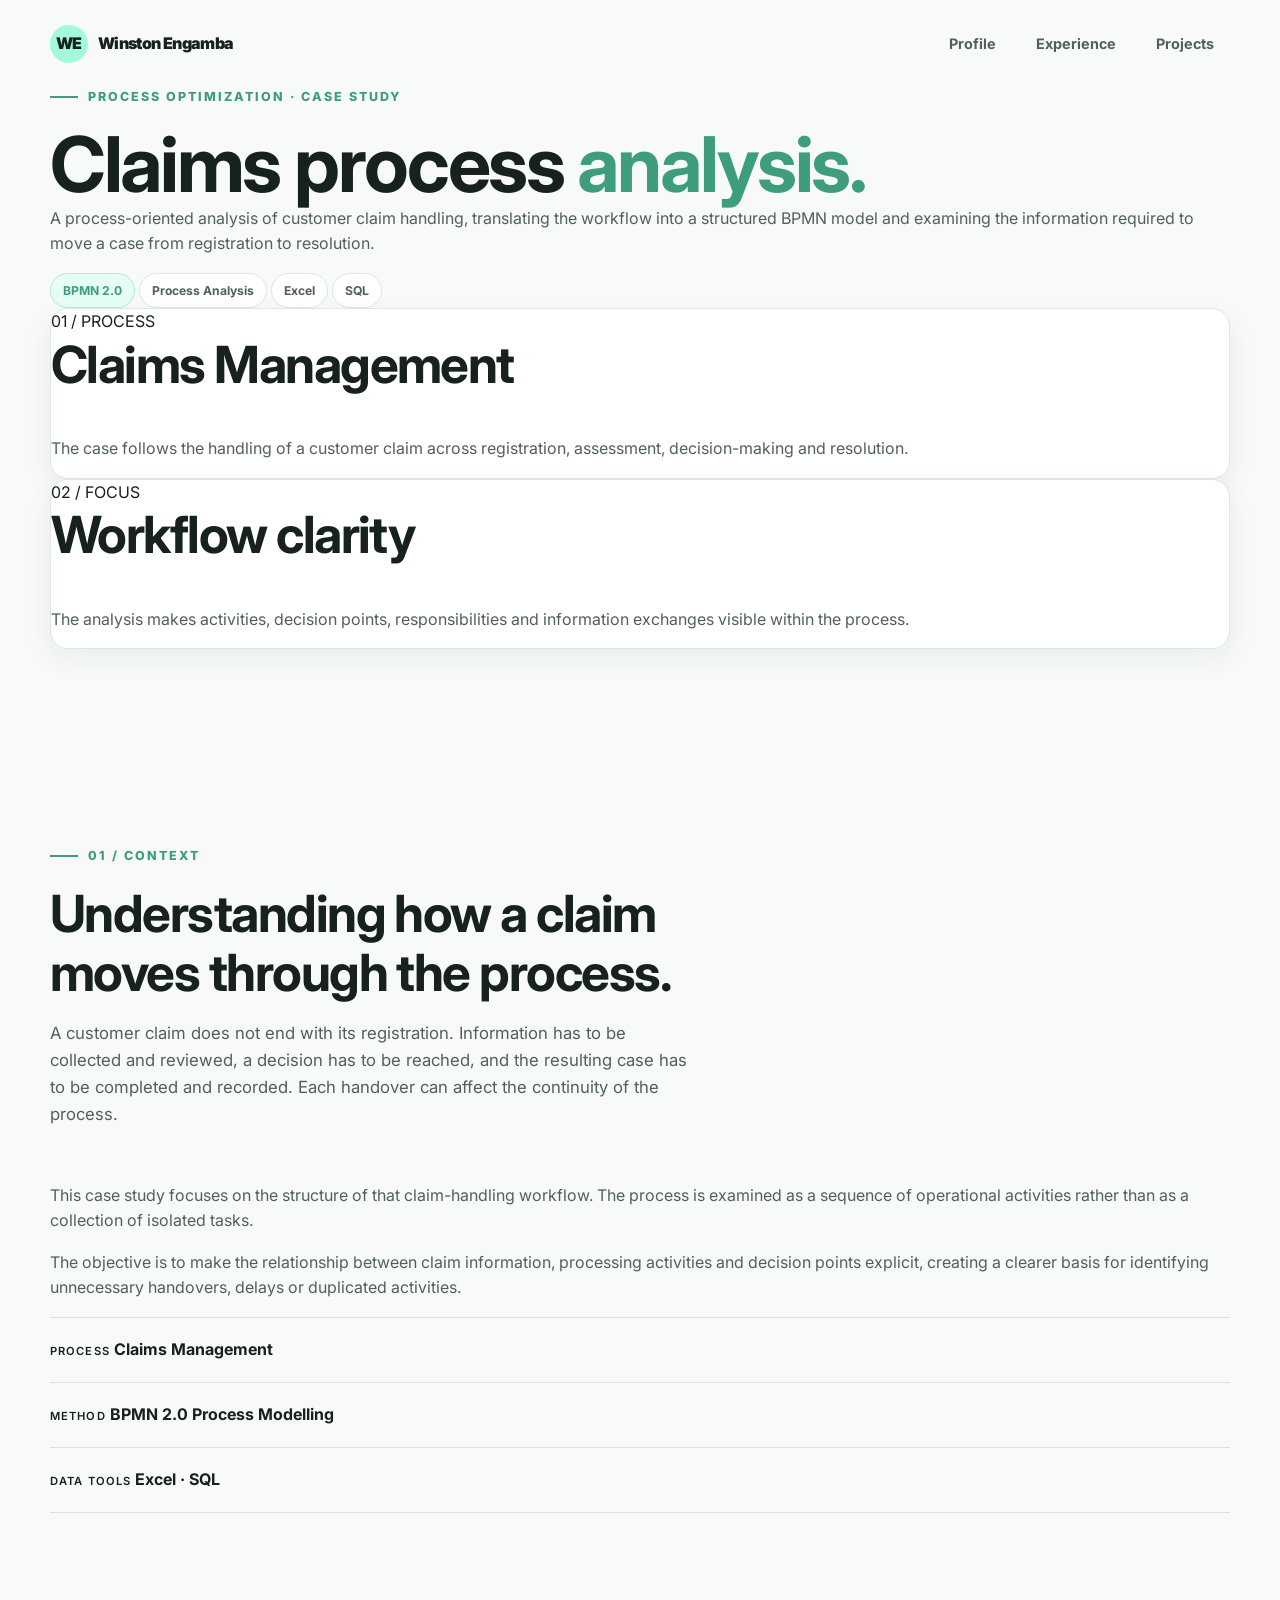
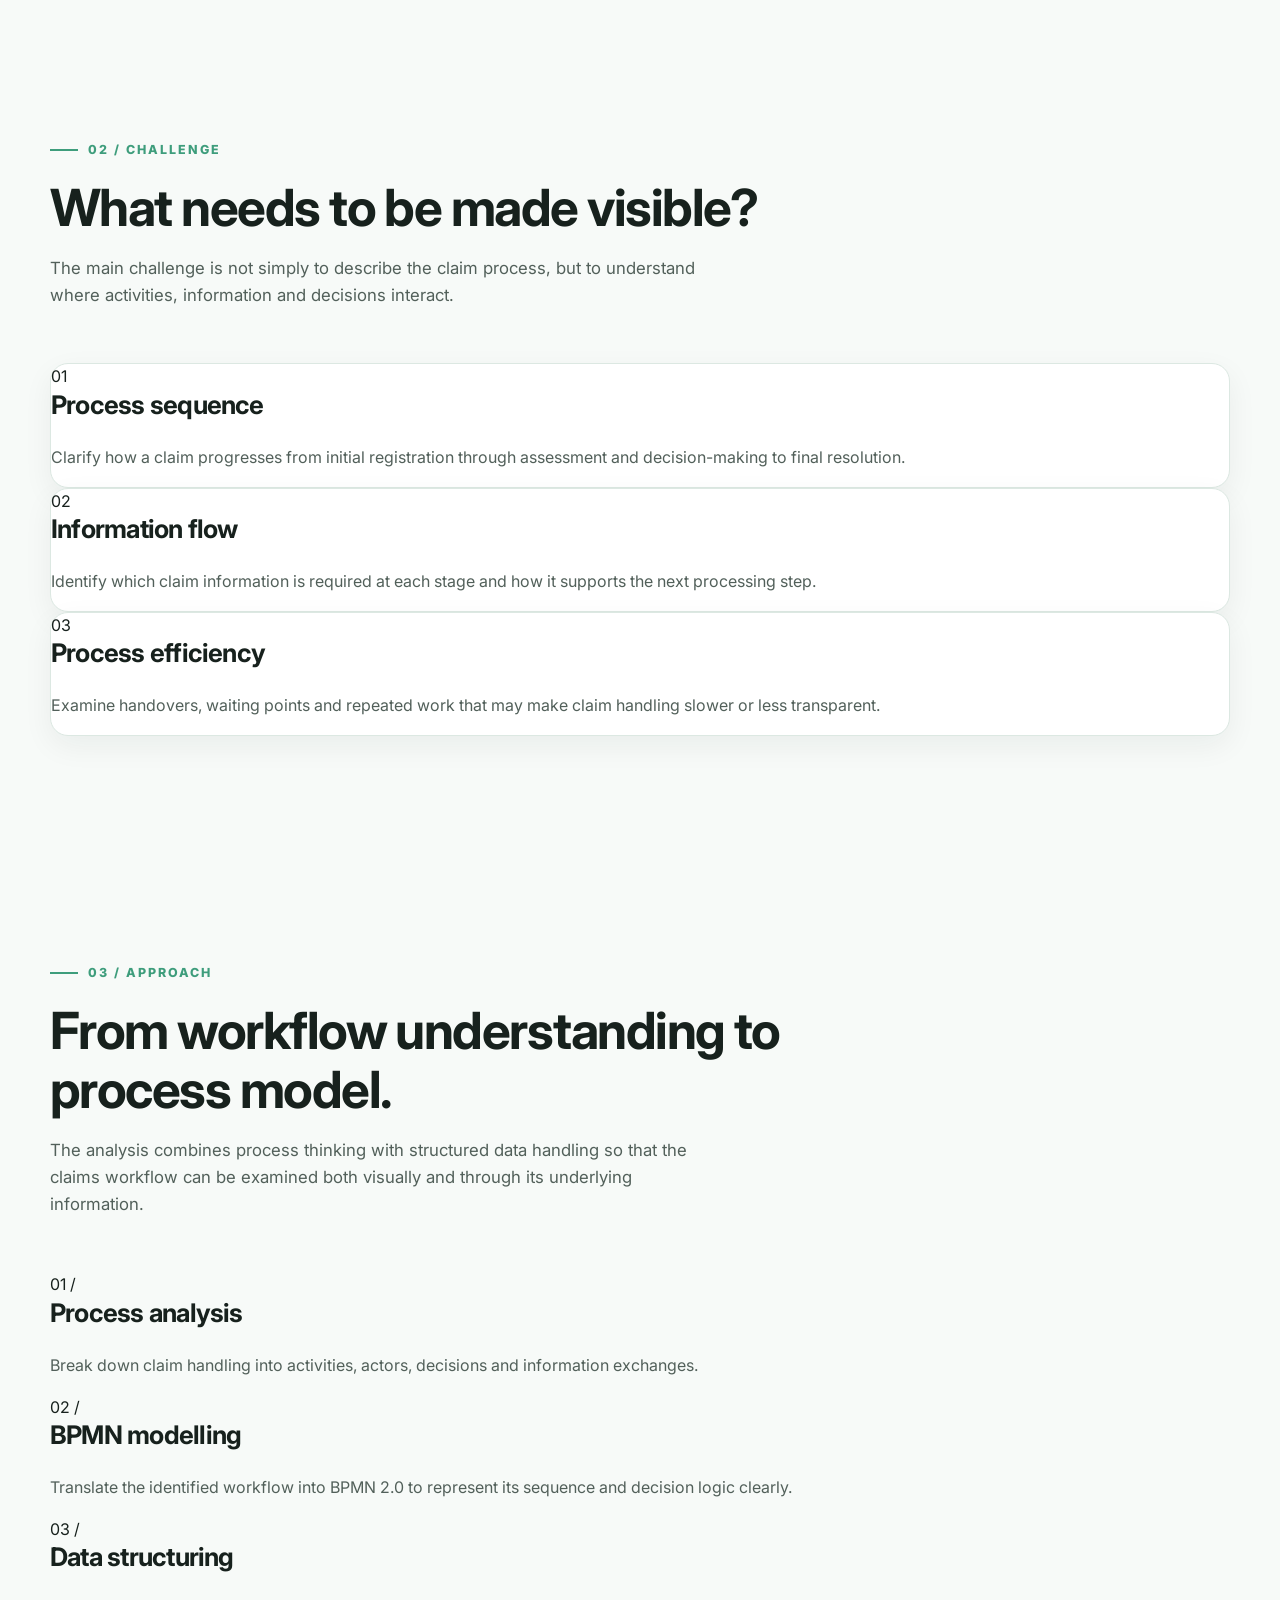
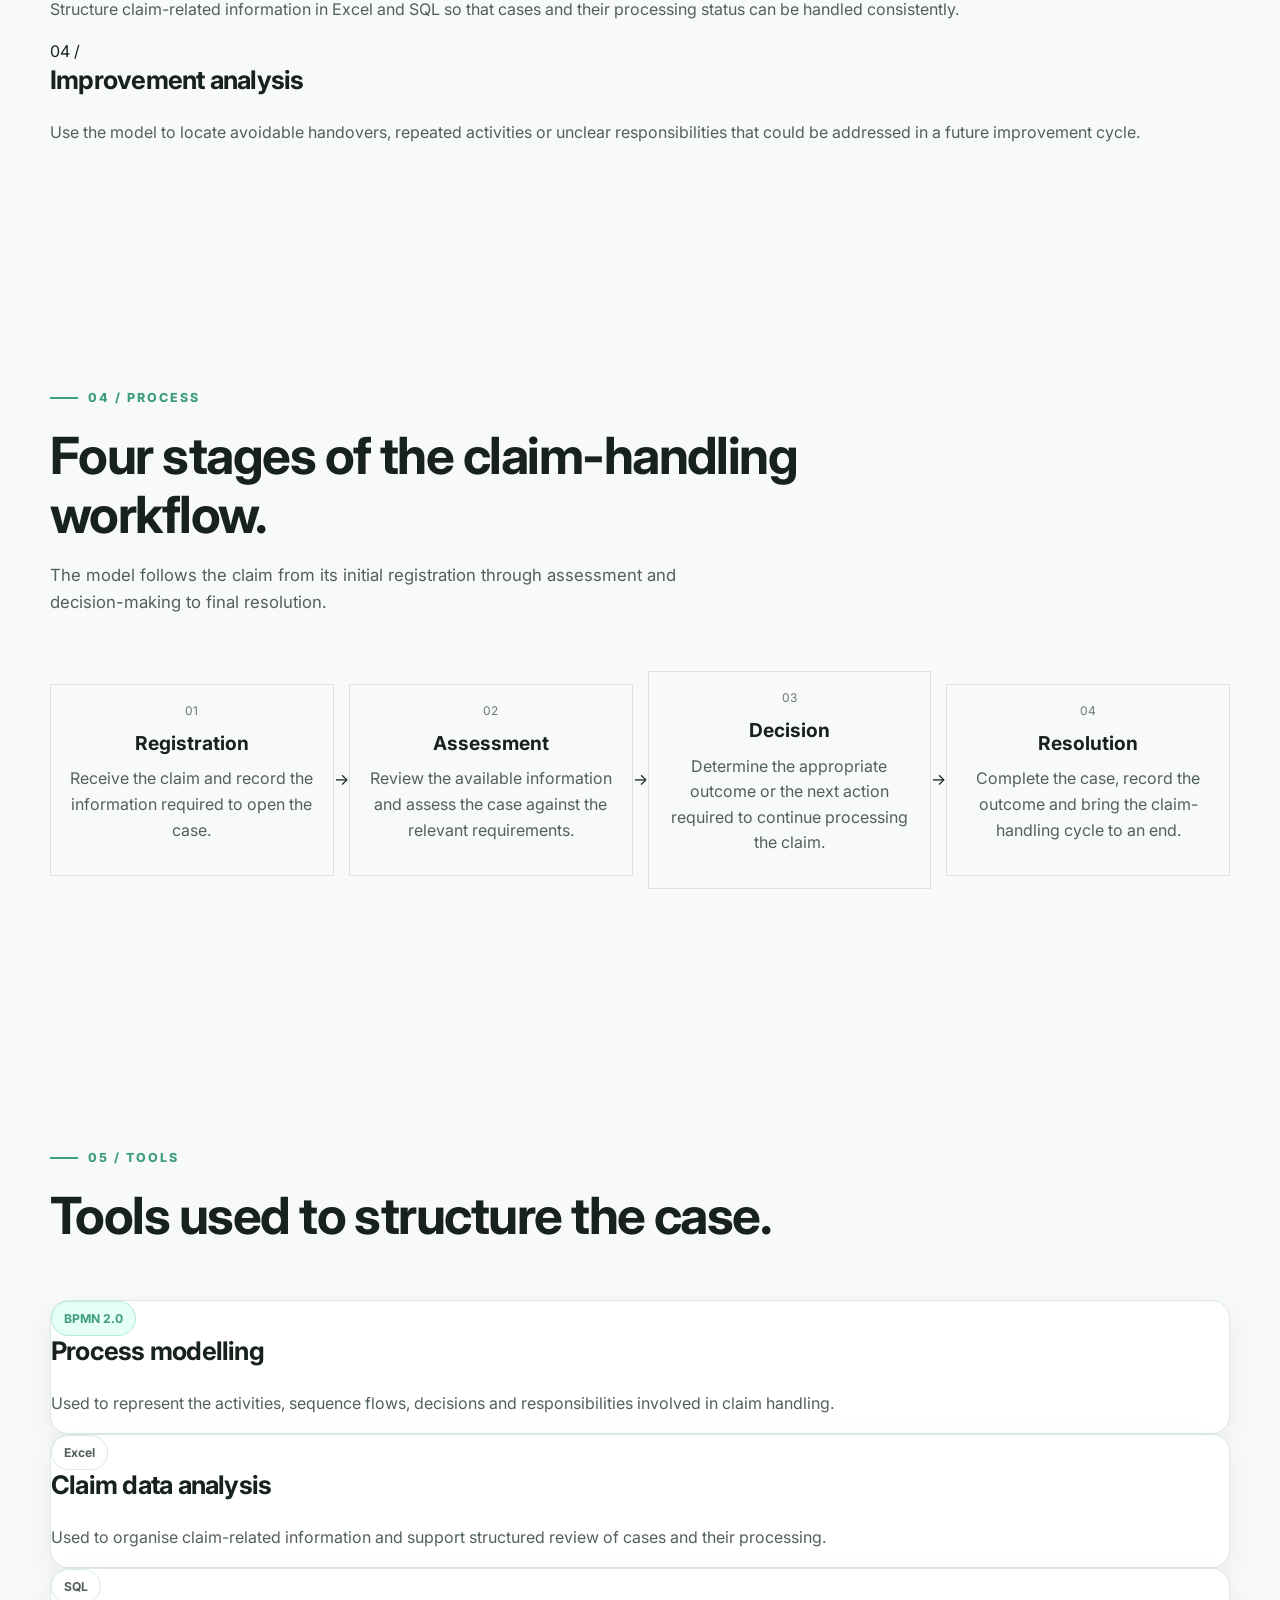
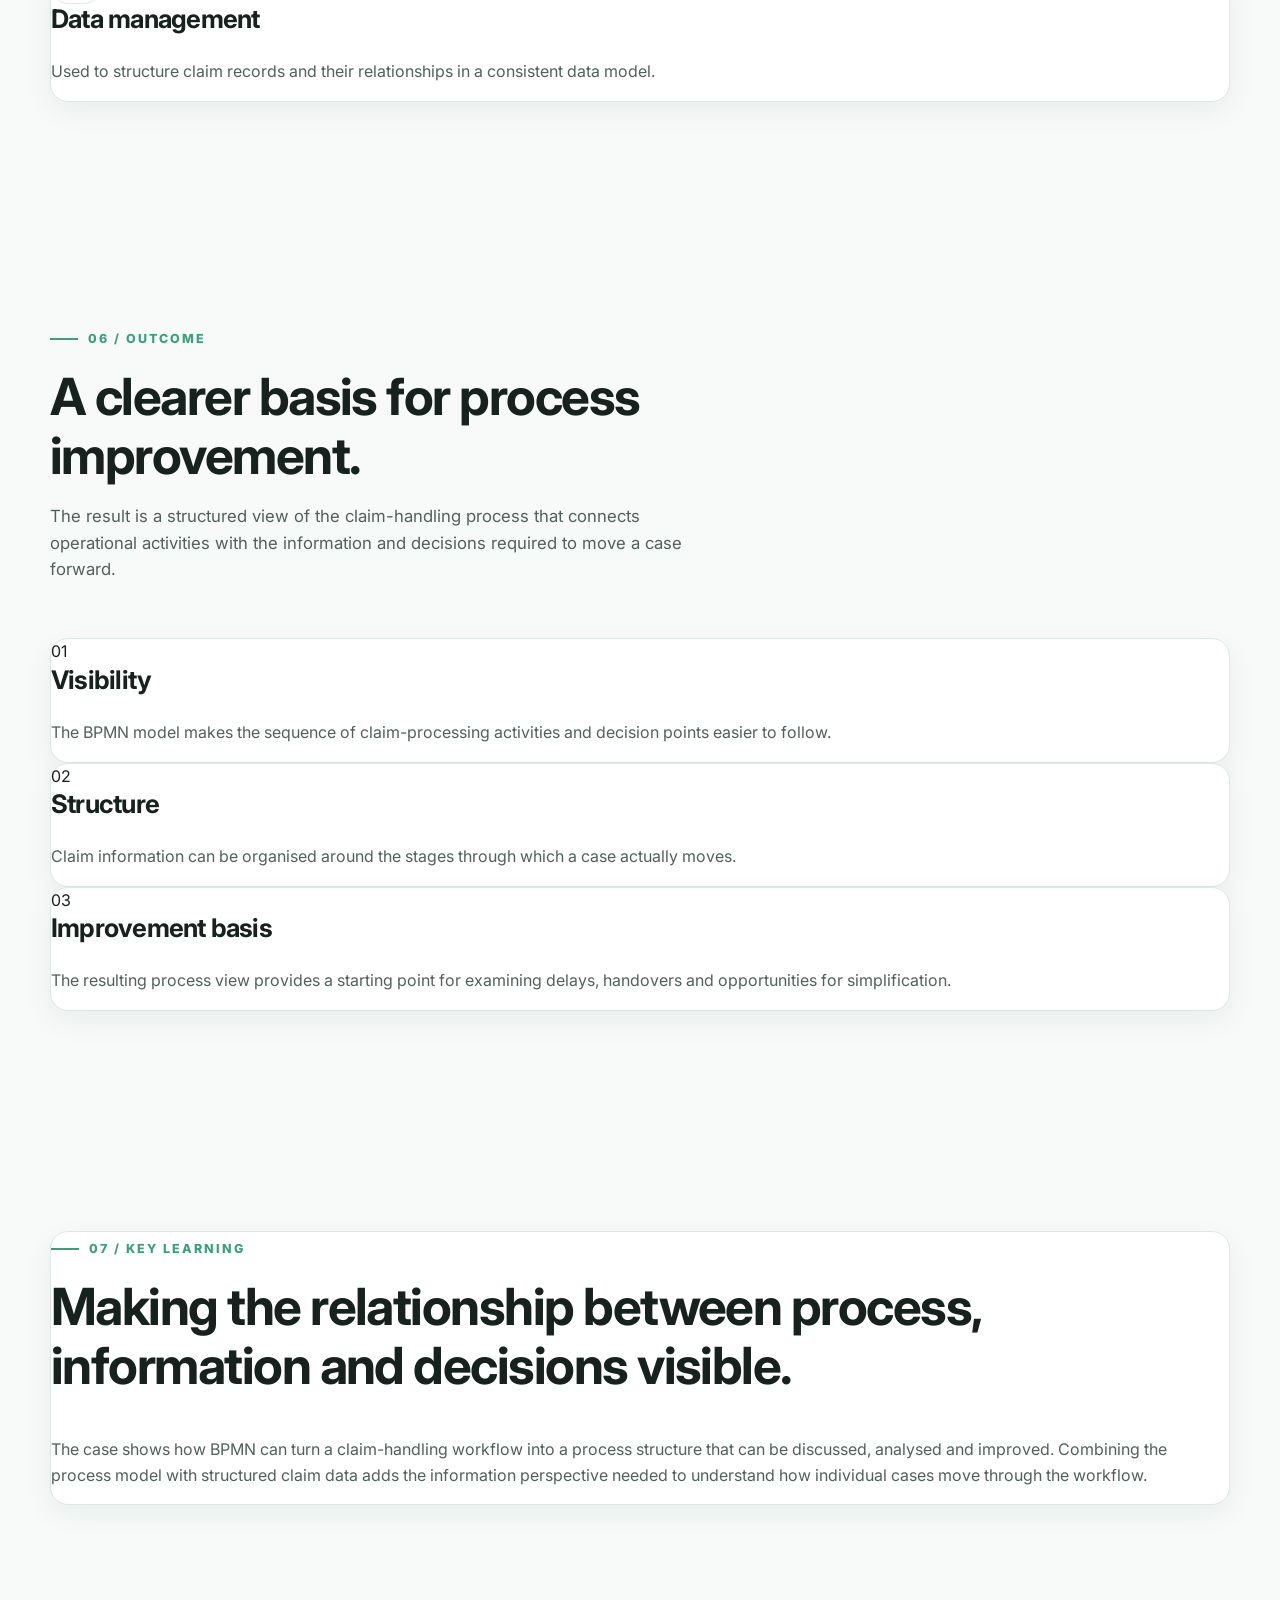
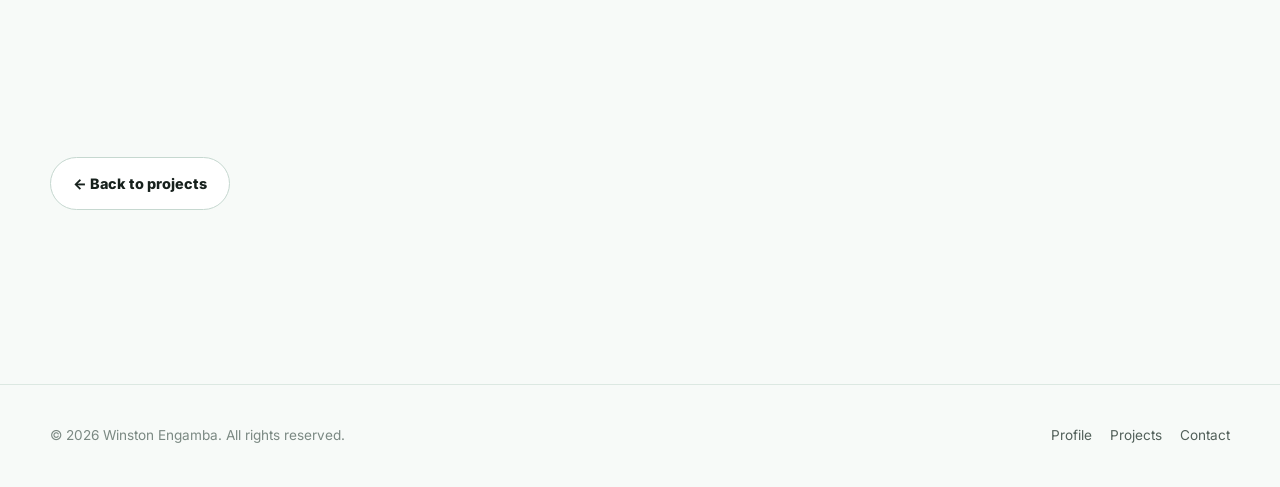
==== commit f55de6d4: "Add files via upload" ====
--- a/claims-case-study.html
+++ b/claims-case-study.html
@@ -1,252 +1,784 @@
 <!DOCTYPE html>
 <html lang="en">
+
 <head>
-  <meta charset="UTF-8">
-  <title>Claims Case Study | Winston Engamba</title>
-  <meta name="description" content="Claims management process optimization case study using BPMN, Excel, and SQL.">
-  <link rel="stylesheet" href="css/main.css">       <!-- site styles -->
-  <link rel="stylesheet" href="css/projects.css">   <!-- project page styles -->
-  <link rel="stylesheet" href="css/cases.css">      <!-- new styles -->
+
+    <meta charset="UTF-8">
+
+    <meta
+        name="viewport"
+        content="width=device-width, initial-scale=1.0"
+    >
+
+    <meta
+        name="description"
+        content="Claims process case study by Winston Engamba — BPMN, process analysis, Excel and SQL."
+    >
+
+    <meta
+        name="author"
+        content="Winston Engamba"
+    >
+
+    <title>
+        Winston Engamba | Claims Case Study
+    </title>
+
+    <link
+        rel="icon"
+        type="image/png"
+        href="assets/icons/favicon.png"
+    >
+
+    <link
+        rel="stylesheet"
+        href="css/main.css"
+    >
+
+    <link
+        rel="stylesheet"
+        href="css/projects.css"
+    >
+
+    <link
+        rel="stylesheet"
+        href="css/cases.css"
+    >
+
+    <link rel="preconnect" href="https://fonts.googleapis.com">
+    <link rel="preconnect" href="https://fonts.gstatic.com" crossorigin>
+
+    <link
+        href="https://fonts.googleapis.com/css2?family=Inter:wght@400;500;600;700;800;900&display=swap"
+        rel="stylesheet"
+    >
+
 </head>
+
 <body>
 
+<!-- =========================================================
+     HEADER
+========================================================= -->
+
 <header class="site-header">
-  <div class="container">
-    <a href="index.html" class="logo">
-      <span class="logo-mark">WE</span> Winston Engamba
-    </a>
-    <nav class="main-nav">
-      <a href="index.html">Profile</a>
-      <a href="experiences.html">Experience</a>
-      <a href="projects.html">Projects</a>
-    </nav>
-  </div>
+
+    <div class="header-container">
+
+        <a
+            href="index.html"
+            class="site-logo"
+            aria-label="Winston Engamba - Home"
+        >
+
+            <span class="logo-mark">
+                WE
+            </span>
+
+            <span>
+                Winston Engamba
+            </span>
+
+        </a>
+
+        <nav
+            class="main-navigation"
+            aria-label="Main navigation"
+        >
+
+            <a href="index.html">
+                Profile
+            </a>
+
+            <a href="experiences.html">
+                Experience
+            </a>
+
+            <a
+                href="projects.html"
+                class="active"
+            >
+                Projects
+            </a>
+
+        </nav>
+
+    </div>
+
 </header>
 
+
 <main>
 
-  <!-- Hero Section -->
-  <section class="hero case-hero">
-    <div class="container">
-      <div class="project-label">PROCESS OPTIMIZATION</div>
-      <h1>Claims Case Study</h1>
-      <p class="hero-description">
-        Analyzing and modeling a customer claims process from initial registration 
-        through assessment, decision, and resolution.
-      </p>
-      <div class="project-tags">
-        <span>BPMN 2.0</span>
-        <span>Process Analysis</span>
-        <span>Excel</span>
-        <span>SQL</span>
-      </div>
-    </div>
-  </section>
-
-  <!-- 01 / CONTEXT -->
-  <section class="section">
-    <div class="container">
-      <div class="section-label">01 / CONTEXT</div>
-      <h2>Understanding the claims process</h2>
-      <div class="case-two-column">
-        <div class="case-text">
-          <p>A customer claim flows through multiple stages – from initial registration and data capture, through analysis and decision-making, to final resolution. Each stage relies on accurate information being collected and transferred.</p>
-          <p>This project focuses on making that workflow explicit by mapping every activity, responsibility, and decision point. The goal is to expose the full sequence so we can identify bottlenecks and opportunities to streamline the process.</p>
-        </div>
-        <div class="case-facts">
-          <div>
-            <span>PROJECT TYPE</span>
-            <strong>Academic Case Study</strong>
-          </div>
-          <div>
-            <span>CATEGORY</span>
-            <strong>Process Optimization</strong>
-          </div>
-          <div>
-            <span>BUSINESS PROCESS</span>
-            <strong>Claims Management</strong>
-          </div>
-        </div>
-      </div>
-    </div>
-  </section>
-
-  <!-- 02 / CHALLENGE -->
-  <section class="section case-section-alt">
-    <div class="container">
-      <div class="section-label">02 / CHALLENGE</div>
-      <h2>Where does the process lose efficiency?</h2>
-      <div class="challenge-list">
-        <div class="challenge-row">
-          <span>01</span>
-          <div>
-            <h3>Process visibility</h3>
-            <p>Clarify the sequence of claim activities, actors, and decision points by visualizing the workflow.</p>
-          </div>
-        </div>
-        <div class="challenge-row">
-          <span>02</span>
-          <div>
-            <h3>Information flow</h3>
-            <p>Understand how claim data moves from registration, through analysis, to decision and closure.</p>
-          </div>
-        </div>
-        <div class="challenge-row">
-          <span>03</span>
-          <div>
-            <h3>Processing efficiency</h3>
-            <p>Identify delays or redundant steps (waiting, approvals, handovers) that slow down claim handling.</p>
-          </div>
-        </div>
-      </div>
-    </div>
-  </section>
-
-  <!-- 03 / APPROACH -->
-  <section class="section">
-    <div class="container">
-      <div class="section-label">03 / APPROACH</div>
-      <h2>From process analysis to modeling</h2>
-      <div class="approach-grid">
-        <article>
-          <span>01 /</span>
-          <h3>Process analysis</h3>
-          <p>Document all claim-handling activities, roles, and decision points from existing procedures.</p>
-        </article>
-        <article>
-          <span>02 /</span>
-          <h3>BPMN modeling</h3>
-          <p>Use BPMN 2.0 to create a formal diagram of the claims workflow, highlighting sequences and logic.</p>
-        </article>
-        <article>
-          <span>03 /</span>
-          <h3>Data structuring</h3>
-          <p>Organize relevant claim data (fields, case records) in Excel and a database to support analysis.</p>
-        </article>
-        <article>
-          <span>04 /</span>
-          <h3>Improvement analysis</h3>
-          <p>Examine the model to pinpoint non-value steps and suggest streamlining or automation.</p>
-        </article>
-      </div>
-    </div>
-  </section>
-
-  <!-- 04 / PROCESS -->
-  <section class="section case-section-alt">
-    <div class="container">
-      <div class="section-label">04 / PROCESS</div>
-      <h2>The claim-handling flow</h2>
-      <p>The workflow can be broken into four main stages:</p>
-      <div class="claim-flow">
-        <div class="flow-stage">
-          <span>01</span>
-          <strong>Registration</strong>
-          <small>Claim received and basic details recorded</small>
-        </div>
-        <div class="flow-line"></div>
-        <div class="flow-stage">
-          <span>02</span>
-          <strong>Assessment</strong>
-          <small>Gather documents and assess claim validity</small>
-        </div>
-        <div class="flow-line"></div>
-        <div class="flow-stage">
-          <span>03</span>
-          <strong>Decision</strong>
-          <small>Determine approval or necessary actions</small>
-        </div>
-        <div class="flow-line"></div>
-        <div class="flow-stage">
-          <span>04</span>
-          <strong>Resolution</strong>
-          <small>Complete claim and notify customer</small>
-        </div>
-      </div>
-    </div>
-  </section>
-
-  <!-- 05 / TOOLS -->
-  <section class="section">
-    <div class="container">
-      <div class="section-label">05 / TOOLS</div>
-      <h2>Tools supporting the analysis</h2>
-      <div class="tools-list">
-        <div class="tool-row">
-          <span class="tool-name">BPMN 2.0</span>
-          <span class="tool-purpose">Process Modeling</span>
-          <p>Used to visually map the claim workflow, showing activities, events, and gateways.</p>
-        </div>
-        <div class="tool-row">
-          <span class="tool-name">Excel</span>
-          <span class="tool-purpose">Data Structuring</span>
-          <p>Organized claim data in structured tables to analyze case statistics and flow.</p>
-        </div>
-        <div class="tool-row">
-          <span class="tool-name">SQL</span>
-          <span class="tool-purpose">Data Management</span>
-          <p>Built a relational schema to store claim records consistently for reporting.</p>
-        </div>
-      </div>
-    </div>
-  </section>
-
-  <!-- 06 / OUTCOME -->
-  <section class="section case-section-alt">
-    <div class="container">
-      <div class="section-label">06 / OUTCOME</div>
-      <h2>Making the process measurable</h2>
-      <div class="outcome-grid">
-        <div class="outcome-main">
-          <p>The process model provides a clear, structured view of claim handling, making all steps, decisions and data explicit. This reveals where time is spent and how cases flow.</p>
-          <p>The analysis highlights opportunities to reduce delays (e.g. parallel tasks, better handoff) and to improve coordination and accountability in the workflow.</p>
-        </div>
-        <div class="outcome-metrics">
-          <div>
-            <strong>~35%</strong>
-            <span>Potential reduction<br>in processing time</span>
-          </div>
-          <div>
-            <strong>1.2</strong>
-            <span>Average employees<br>per task</span>
-          </div>
-          <div>
-            <strong>↑</strong>
-            <span>Interdepartmental<br>communication</span>
-          </div>
-        </div>
-      </div>
-    </div>
-  </section>
-
-  <!-- 07 / KEY LEARNING -->
-  <section class="section">
-    <div class="container">
-      <div class="section-label">07 / KEY LEARNING</div>
-      <h2>Connecting processes and data</h2>
-      <p>By combining BPMN modeling with structured data, the claims workflow becomes visible and measurable.  The resulting model ties each activity to the information used and produced, providing a foundation for automation and continuous improvement.</p>
-    </div>
-  </section>
-
-  <!-- Back to Projects -->
-  <section class="section case-back">
-    <div class="container">
-      <a href="projects.html">← Back to Projects</a>
-    </div>
-  </section>
+<!-- =========================================================
+     HERO
+========================================================= -->
+
+<section class="case-hero">
+
+    <div class="container">
+
+        <div class="case-hero-content reveal">
+
+            <span class="section-label">
+                Process Optimization · Case Study
+            </span>
+
+            <h1 class="case-hero-title">
+                Claims process
+                <span class="text-primary">
+                    analysis.
+                </span>
+            </h1>
+
+            <p class="case-hero-description">
+                A process-oriented analysis of customer claim handling,
+                translating the workflow into a structured BPMN model and
+                examining the information required to move a case from
+                registration to resolution.
+            </p>
+
+            <div class="case-hero-tags">
+
+                <span class="tag tag-primary">
+                    BPMN 2.0
+                </span>
+
+                <span class="tag">
+                    Process Analysis
+                </span>
+
+                <span class="tag">
+                    Excel
+                </span>
+
+                <span class="tag">
+                    SQL
+                </span>
+
+            </div>
+
+        </div>
+
+
+        <div class="case-overview-grid">
+
+            <article
+                class="case-overview-card card reveal"
+                data-tilt
+            >
+
+                <span class="case-card-number">
+                    01 / PROCESS
+                </span>
+
+                <h2>
+                    Claims Management
+                </h2>
+
+                <p>
+                    The case follows the handling of a customer claim
+                    across registration, assessment, decision-making
+                    and resolution.
+                </p>
+
+            </article>
+
+            <article
+                class="case-overview-card card reveal"
+                data-tilt
+            >
+
+                <span class="case-card-number">
+                    02 / FOCUS
+                </span>
+
+                <h2>
+                    Workflow clarity
+                </h2>
+
+                <p>
+                    The analysis makes activities, decision points,
+                    responsibilities and information exchanges visible
+                    within the process.
+                </p>
+
+            </article>
+
+        </div>
+
+    </div>
+
+</section>
+
+
+<!-- =========================================================
+     CONTEXT
+========================================================= -->
+
+<section class="section">
+
+    <div class="container">
+
+        <div class="section-header reveal">
+
+            <span class="section-label">
+                01 / Context
+            </span>
+
+            <h2 class="section-title">
+                Understanding how a claim moves through the process.
+            </h2>
+
+            <p class="section-description">
+                A customer claim does not end with its registration.
+                Information has to be collected and reviewed, a decision
+                has to be reached, and the resulting case has to be completed
+                and recorded. Each handover can affect the continuity of the
+                process.
+            </p>
+
+        </div>
+
+
+        <div class="case-context-grid">
+
+            <div class="case-context-main reveal">
+
+                <p>
+                    This case study focuses on the structure of that
+                    claim-handling workflow. The process is examined as a
+                    sequence of operational activities rather than as a
+                    collection of isolated tasks.
+                </p>
+
+                <p>
+                    The objective is to make the relationship between claim
+                    information, processing activities and decision points
+                    explicit, creating a clearer basis for identifying
+                    unnecessary handovers, delays or duplicated activities.
+                </p>
+
+            </div>
+
+
+            <div class="case-facts reveal">
+
+                <div>
+                    <span>PROCESS</span>
+                    <strong>Claims Management</strong>
+                </div>
+
+                <div>
+                    <span>METHOD</span>
+                    <strong>BPMN 2.0 Process Modelling</strong>
+                </div>
+
+                <div>
+                    <span>DATA TOOLS</span>
+                    <strong>Excel · SQL</strong>
+                </div>
+
+            </div>
+
+        </div>
+
+    </div>
+
+</section>
+
+
+<!-- =========================================================
+     CHALLENGE
+========================================================= -->
+
+<section class="section case-section-soft">
+
+    <div class="container">
+
+        <div class="section-header reveal">
+
+            <span class="section-label">
+                02 / Challenge
+            </span>
+
+            <h2 class="section-title">
+                What needs to be made visible?
+            </h2>
+
+            <p class="section-description">
+                The main challenge is not simply to describe the claim
+                process, but to understand where activities, information
+                and decisions interact.
+            </p>
+
+        </div>
+
+
+        <div class="case-challenge-list">
+
+            <article class="case-challenge card reveal">
+
+                <span>01</span>
+
+                <div>
+                    <h3>
+                        Process sequence
+                    </h3>
+
+                    <p>
+                        Clarify how a claim progresses from initial
+                        registration through assessment and decision-making
+                        to final resolution.
+                    </p>
+                </div>
+
+            </article>
+
+            <article class="case-challenge card reveal">
+
+                <span>02</span>
+
+                <div>
+                    <h3>
+                        Information flow
+                    </h3>
+
+                    <p>
+                        Identify which claim information is required at each
+                        stage and how it supports the next processing step.
+                    </p>
+                </div>
+
+            </article>
+
+            <article class="case-challenge card reveal">
+
+                <span>03</span>
+
+                <div>
+                    <h3>
+                        Process efficiency
+                    </h3>
+
+                    <p>
+                        Examine handovers, waiting points and repeated work
+                        that may make claim handling slower or less transparent.
+                    </p>
+                </div>
+
+            </article>
+
+        </div>
+
+    </div>
+
+</section>
+
+
+<!-- =========================================================
+     APPROACH
+========================================================= -->
+
+<section class="section">
+
+    <div class="container">
+
+        <div class="section-header reveal">
+
+            <span class="section-label">
+                03 / Approach
+            </span>
+
+            <h2 class="section-title">
+                From workflow understanding to process model.
+            </h2>
+
+            <p class="section-description">
+                The analysis combines process thinking with structured data
+                handling so that the claims workflow can be examined both
+                visually and through its underlying information.
+            </p>
+
+        </div>
+
+
+        <div class="case-approach-grid">
+
+            <article class="case-approach-card reveal">
+                <span>01 /</span>
+                <h3>Process analysis</h3>
+                <p>
+                    Break down claim handling into activities, actors,
+                    decisions and information exchanges.
+                </p>
+            </article>
+
+            <article class="case-approach-card reveal">
+                <span>02 /</span>
+                <h3>BPMN modelling</h3>
+                <p>
+                    Translate the identified workflow into BPMN 2.0 to
+                    represent its sequence and decision logic clearly.
+                </p>
+            </article>
+
+            <article class="case-approach-card reveal">
+                <span>03 /</span>
+                <h3>Data structuring</h3>
+                <p>
+                    Structure claim-related information in Excel and SQL
+                    so that cases and their processing status can be handled
+                    consistently.
+                </p>
+            </article>
+
+            <article class="case-approach-card reveal">
+                <span>04 /</span>
+                <h3>Improvement analysis</h3>
+                <p>
+                    Use the model to locate avoidable handovers, repeated
+                    activities or unclear responsibilities that could be
+                    addressed in a future improvement cycle.
+                </p>
+            </article>
+
+        </div>
+
+    </div>
+
+</section>
+
+
+<!-- =========================================================
+     PROCESS FLOW
+========================================================= -->
+
+<section class="section case-section-dark">
+
+    <div class="container">
+
+        <div class="section-header reveal">
+
+            <span class="section-label case-label-light">
+                04 / Process
+            </span>
+
+            <h2 class="section-title">
+                Four stages of the claim-handling workflow.
+            </h2>
+
+            <p class="section-description case-description-light">
+                The model follows the claim from its initial registration
+                through assessment and decision-making to final resolution.
+            </p>
+
+        </div>
+
+
+        <div class="claim-flow reveal">
+
+            <article class="flow-stage">
+                <span>01</span>
+                <strong>Registration</strong>
+                <p>
+                    Receive the claim and record the information required
+                    to open the case.
+                </p>
+            </article>
+
+            <div class="flow-connector" aria-hidden="true">→</div>
+
+            <article class="flow-stage">
+                <span>02</span>
+                <strong>Assessment</strong>
+                <p>
+                    Review the available information and assess the case
+                    against the relevant requirements.
+                </p>
+            </article>
+
+            <div class="flow-connector" aria-hidden="true">→</div>
+
+            <article class="flow-stage">
+                <span>03</span>
+                <strong>Decision</strong>
+                <p>
+                    Determine the appropriate outcome or the next action
+                    required to continue processing the claim.
+                </p>
+            </article>
+
+            <div class="flow-connector" aria-hidden="true">→</div>
+
+            <article class="flow-stage">
+                <span>04</span>
+                <strong>Resolution</strong>
+                <p>
+                    Complete the case, record the outcome and bring the
+                    claim-handling cycle to an end.
+                </p>
+            </article>
+
+        </div>
+
+    </div>
+
+</section>
+
+
+<!-- =========================================================
+     TOOLS
+========================================================= -->
+
+<section class="section">
+
+    <div class="container">
+
+        <div class="section-header reveal">
+
+            <span class="section-label">
+                05 / Tools
+            </span>
+
+            <h2 class="section-title">
+                Tools used to structure the case.
+            </h2>
+
+        </div>
+
+
+        <div class="case-tools-grid">
+
+            <article class="case-tool card reveal">
+
+                <span class="tag tag-primary">
+                    BPMN 2.0
+                </span>
+
+                <h3>
+                    Process modelling
+                </h3>
+
+                <p>
+                    Used to represent the activities, sequence flows,
+                    decisions and responsibilities involved in claim handling.
+                </p>
+
+            </article>
+
+            <article class="case-tool card reveal">
+
+                <span class="tag">
+                    Excel
+                </span>
+
+                <h3>
+                    Claim data analysis
+                </h3>
+
+                <p>
+                    Used to organise claim-related information and support
+                    structured review of cases and their processing.
+                </p>
+
+            </article>
+
+            <article class="case-tool card reveal">
+
+                <span class="tag">
+                    SQL
+                </span>
+
+                <h3>
+                    Data management
+                </h3>
+
+                <p>
+                    Used to structure claim records and their relationships
+                    in a consistent data model.
+                </p>
+
+            </article>
+
+        </div>
+
+    </div>
+
+</section>
+
+
+<!-- =========================================================
+     OUTCOME
+========================================================= -->
+
+<section class="section case-section-soft">
+
+    <div class="container">
+
+        <div class="section-header reveal">
+
+            <span class="section-label">
+                06 / Outcome
+            </span>
+
+            <h2 class="section-title">
+                A clearer basis for process improvement.
+            </h2>
+
+            <p class="section-description">
+                The result is a structured view of the claim-handling process
+                that connects operational activities with the information and
+                decisions required to move a case forward.
+            </p>
+
+        </div>
+
+
+        <div class="case-outcome-grid">
+
+            <article class="case-outcome card reveal">
+                <span>01</span>
+                <h3>Visibility</h3>
+                <p>
+                    The BPMN model makes the sequence of claim-processing
+                    activities and decision points easier to follow.
+                </p>
+            </article>
+
+            <article class="case-outcome card reveal">
+                <span>02</span>
+                <h3>Structure</h3>
+                <p>
+                    Claim information can be organised around the stages
+                    through which a case actually moves.
+                </p>
+            </article>
+
+            <article class="case-outcome card reveal">
+                <span>03</span>
+                <h3>Improvement basis</h3>
+                <p>
+                    The resulting process view provides a starting point for
+                    examining delays, handovers and opportunities for simplification.
+                </p>
+            </article>
+
+        </div>
+
+    </div>
+
+</section>
+
+
+<!-- =========================================================
+     KEY LEARNING
+========================================================= -->
+
+<section class="section">
+
+    <div class="container">
+
+        <div class="case-learning card reveal">
+
+            <span class="section-label">
+                07 / Key Learning
+            </span>
+
+            <h2>
+                Making the relationship between process,
+                information and decisions visible.
+            </h2>
+
+            <p>
+                The case shows how BPMN can turn a claim-handling workflow
+                into a process structure that can be discussed, analysed and
+                improved. Combining the process model with structured claim
+                data adds the information perspective needed to understand
+                how individual cases move through the workflow.
+            </p>
+
+        </div>
+
+    </div>
+
+</section>
+
+
+<!-- =========================================================
+     BACK TO PROJECTS
+========================================================= -->
+
+<section class="section case-back-section">
+
+    <div class="container">
+
+        <div class="case-back reveal">
+
+            <a
+                href="projects.html"
+                class="button button-secondary"
+            >
+                ← Back to projects
+            </a>
+
+        </div>
+
+    </div>
+
+</section>
 
 </main>
 
-<footer>
-  <div class="container">
-    <p>© 2026 Winston Engamba. All rights reserved.</p>
-    <div>
-      <a href="index.html">Profile</a>
-      <a href="experiences.html">Experience</a>
-      <a href="projects.html">Projects</a>
-    </div>
-  </div>
+
+<!-- =========================================================
+     FOOTER
+========================================================= -->
+
+<footer class="site-footer">
+
+    <div class="container footer-container">
+
+        <p class="footer-copy">
+            ©
+            <span data-current-year>
+                2026
+            </span>
+            Winston Engamba.
+            All rights reserved.
+        </p>
+
+        <div class="footer-links">
+
+            <a href="index.html">
+                Profile
+            </a>
+
+            <a href="projects.html">
+                Projects
+            </a>
+
+            <a href="index.html#contact">
+                Contact
+            </a>
+
+        </div>
+
+    </div>
+
 </footer>
 
+
+<script
+    src="js/main.js"
+    defer
+></script>
+
+<script
+    src="js/animations.js"
+    defer
+></script>
+
 </body>
+
 </html>
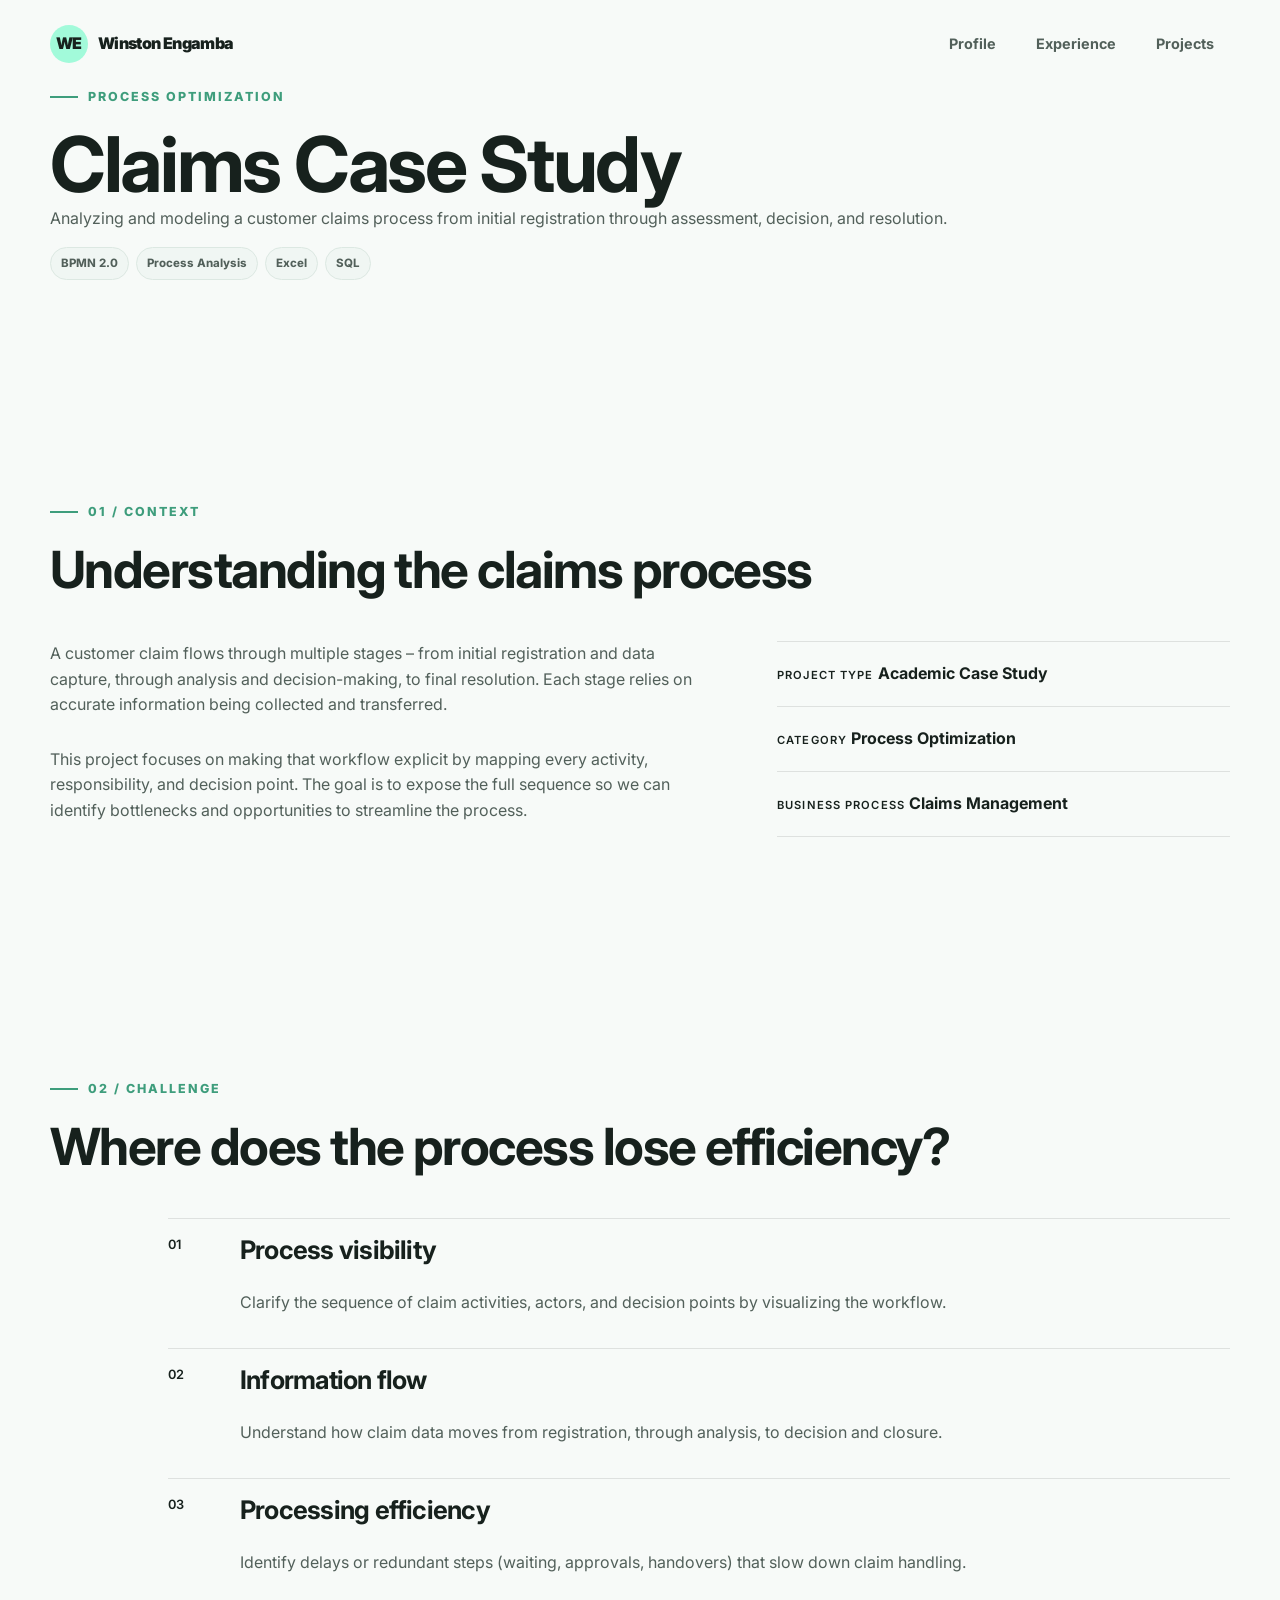
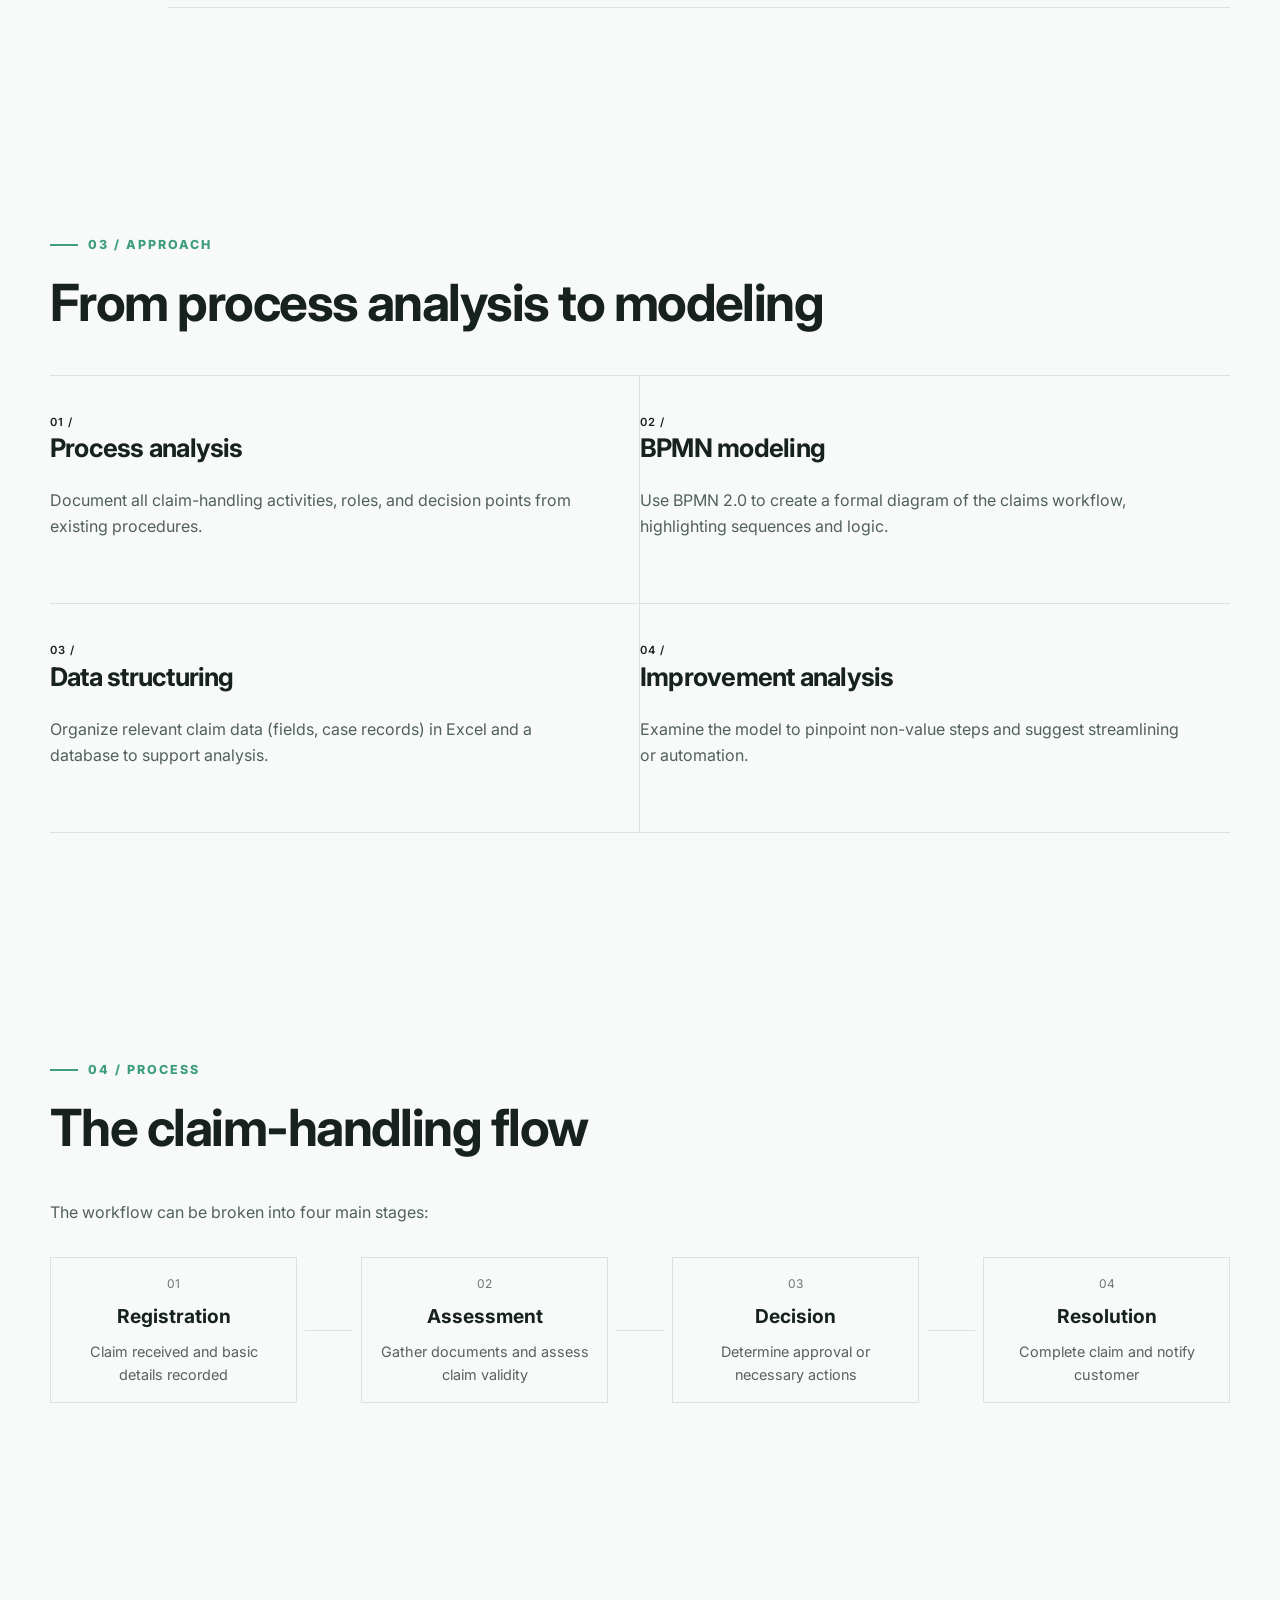
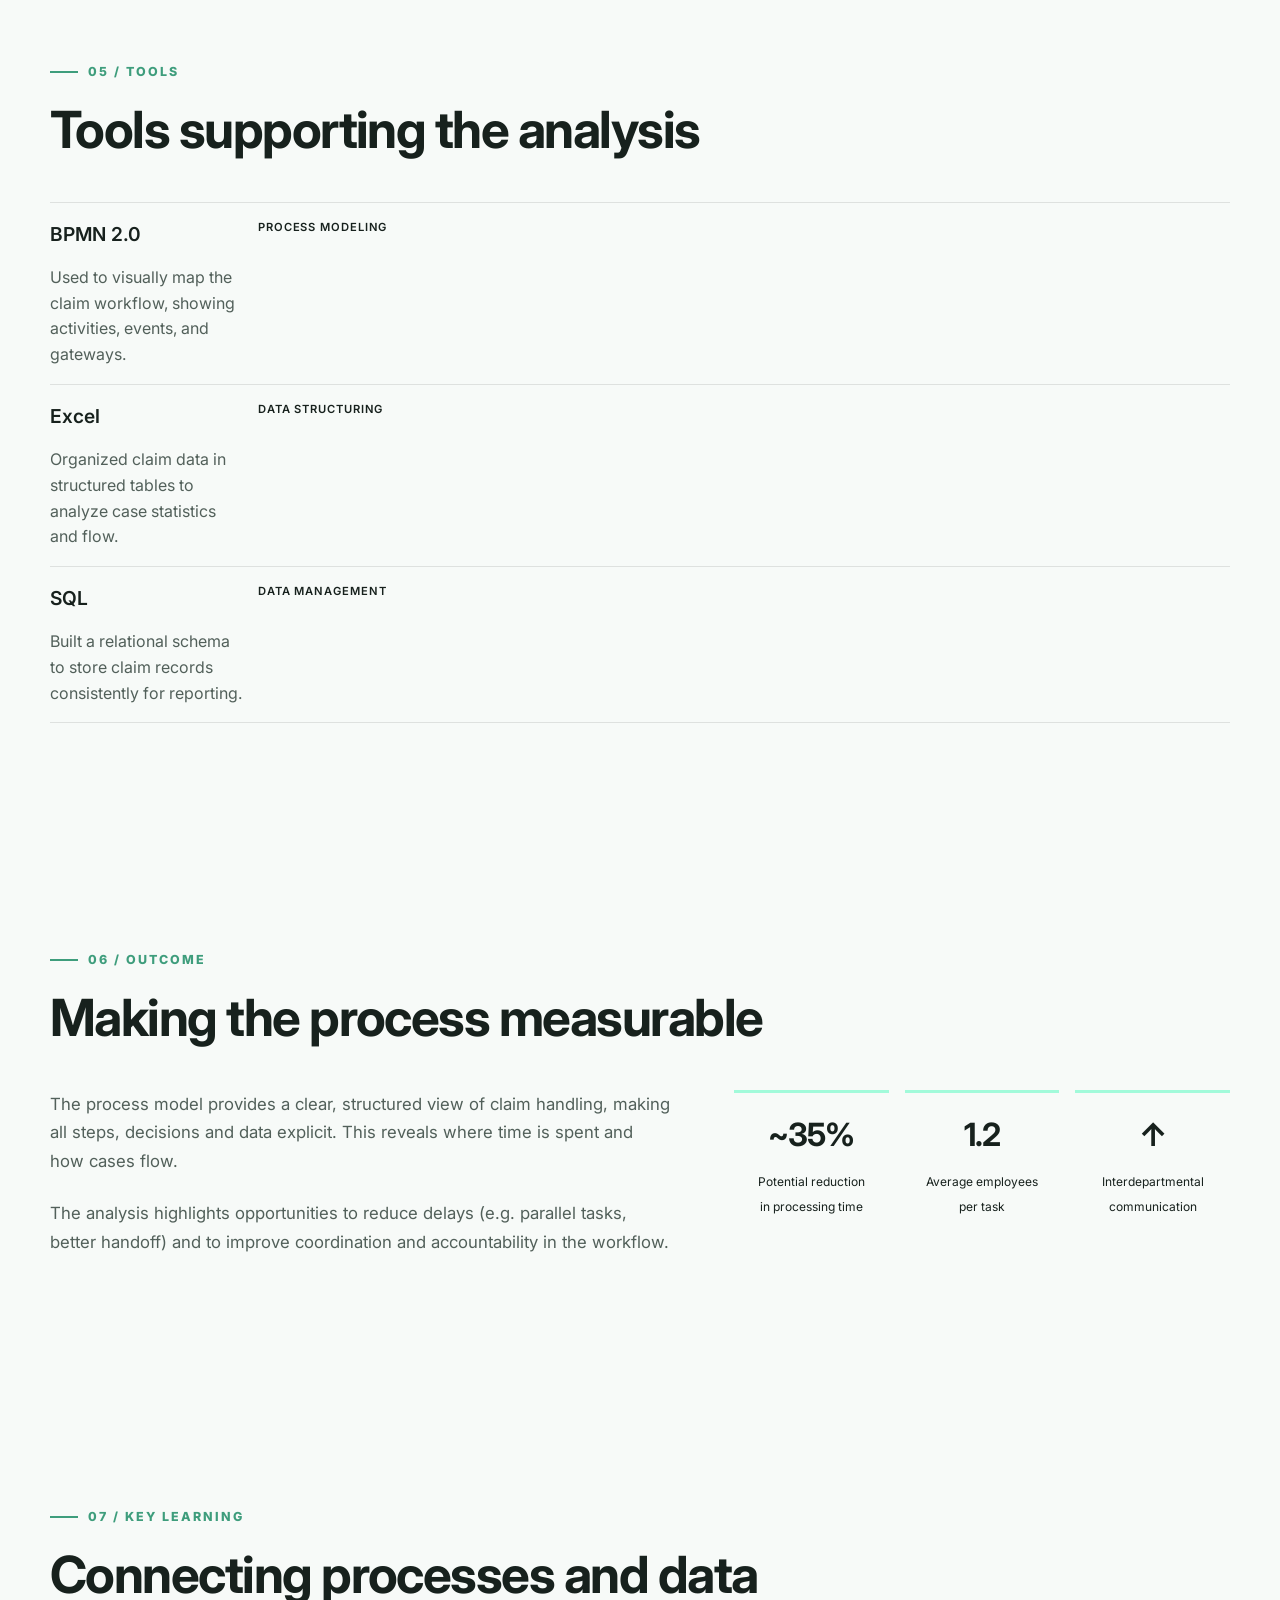
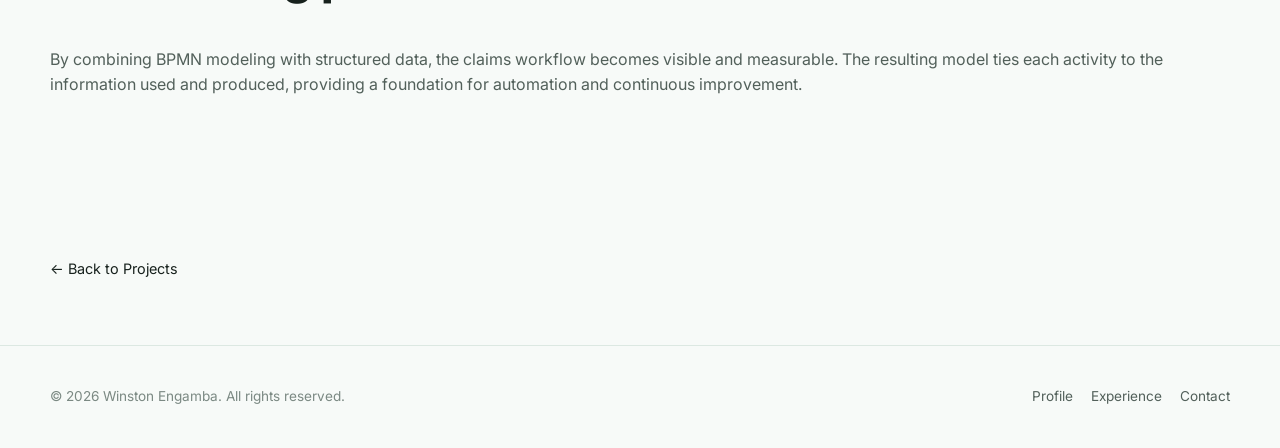
==== commit 749842e0: "Add files via upload" ====
--- a/claims-case-study.html
+++ b/claims-case-study.html
@@ -1,57 +1,74 @@
 <!DOCTYPE html>
 <html lang="en">
-
 <head>
 
-    <meta charset="UTF-8">
-
-    <meta
-        name="viewport"
-        content="width=device-width, initial-scale=1.0"
-    >
-
-    <meta
-        name="description"
-        content="Claims process case study by Winston Engamba — BPMN, process analysis, Excel and SQL."
-    >
-
-    <meta
-        name="author"
-        content="Winston Engamba"
-    >
-
-    <title>
-        Winston Engamba | Claims Case Study
-    </title>
-
-    <link
-        rel="icon"
-        type="image/png"
-        href="assets/icons/favicon.png"
-    >
-
-    <link
-        rel="stylesheet"
-        href="css/main.css"
-    >
-
-    <link
-        rel="stylesheet"
-        href="css/projects.css"
-    >
-
-    <link
-        rel="stylesheet"
-        href="css/cases.css"
-    >
-
-    <link rel="preconnect" href="https://fonts.googleapis.com">
-    <link rel="preconnect" href="https://fonts.gstatic.com" crossorigin>
-
-    <link
-        href="https://fonts.googleapis.com/css2?family=Inter:wght@400;500;600;700;800;900&display=swap"
-        rel="stylesheet"
-    >
+<meta charset="UTF-8">
+
+<meta
+    name="viewport"
+    content="width=device-width, initial-scale=1.0"
+>
+
+<meta
+    name="description"
+    content="Claims management process optimization case study using BPMN 2.0, Excel, and SQL."
+>
+
+<meta
+    name="author"
+    content="Winston Engamba"
+>
+
+<title>
+    Winston Engamba | Claims Case Study
+</title>
+
+
+<link
+    rel="icon"
+    type="image/png"
+    href="assets/icons/favicon.png"
+>
+
+
+<!-- Global styles -->
+
+<link
+    rel="stylesheet"
+    href="css/main.css"
+>
+
+
+<!-- Page styles -->
+
+<link
+    rel="stylesheet"
+    href="css/projects.css"
+>
+
+<link
+    rel="stylesheet"
+    href="css/cases.css"
+>
+
+
+<!-- Fonts -->
+
+<link
+    rel="preconnect"
+    href="https://fonts.googleapis.com"
+>
+
+<link
+    rel="preconnect"
+    href="https://fonts.gstatic.com"
+    crossorigin
+>
+
+<link
+    href="https://fonts.googleapis.com/css2?family=Inter:wght@400;500;600;700;800;900&display=swap"
+    rel="stylesheet"
+>
 
 </head>
 
@@ -81,6 +98,7 @@
 
         </a>
 
+
         <nav
             class="main-navigation"
             aria-label="Main navigation"
@@ -94,10 +112,7 @@
                 Experience
             </a>
 
-            <a
-                href="projects.html"
-                class="active"
-            >
+            <a href="projects.html">
                 Projects
             </a>
 
@@ -107,7 +122,6 @@
 
 </header>
 
-
 <main>
 
 <!-- =========================================================
@@ -121,326 +135,163 @@
         <div class="case-hero-content reveal">
 
             <span class="section-label">
-                Process Optimization · Case Study
+                Process Optimization
             </span>
 
             <h1 class="case-hero-title">
-                Claims process
-                <span class="text-primary">
-                    analysis.
-                </span>
+                Claims Case Study
             </h1>
 
             <p class="case-hero-description">
-                A process-oriented analysis of customer claim handling,
-                translating the workflow into a structured BPMN model and
-                examining the information required to move a case from
-                registration to resolution.
+                Analyzing and modeling a customer claims process from initial
+                registration through assessment, decision, and resolution.
             </p>
 
-            <div class="case-hero-tags">
-
-                <span class="tag tag-primary">
-                    BPMN 2.0
-                </span>
-
-                <span class="tag">
-                    Process Analysis
-                </span>
-
-                <span class="tag">
-                    Excel
-                </span>
-
-                <span class="tag">
-                    SQL
-                </span>
-
-            </div>
-
-        </div>
-
-
-        <div class="case-overview-grid">
-
-            <article
-                class="case-overview-card card reveal"
-                data-tilt
-            >
-
-                <span class="case-card-number">
-                    01 / PROCESS
-                </span>
-
-                <h2>
-                    Claims Management
-                </h2>
-
-                <p>
-                    The case follows the handling of a customer claim
-                    across registration, assessment, decision-making
-                    and resolution.
-                </p>
-
-            </article>
-
-            <article
-                class="case-overview-card card reveal"
-                data-tilt
-            >
-
-                <span class="case-card-number">
-                    02 / FOCUS
-                </span>
-
-                <h2>
-                    Workflow clarity
-                </h2>
-
-                <p>
-                    The analysis makes activities, decision points,
-                    responsibilities and information exchanges visible
-                    within the process.
-                </p>
-
-            </article>
-
-        </div>
-
-    </div>
-
-</section>
-
-
-<!-- =========================================================
-     CONTEXT
+            <div class="project-tags">
+                <span>BPMN 2.0</span>
+                <span>Process Analysis</span>
+                <span>Excel</span>
+                <span>SQL</span>
+            </div>
+
+        </div>
+
+    </div>
+
+</section>
+
+<!-- =========================================================
+     01 / CONTEXT
 ========================================================= -->
 
 <section class="section">
 
     <div class="container">
 
-        <div class="section-header reveal">
-
-            <span class="section-label">
-                01 / Context
-            </span>
-
-            <h2 class="section-title">
-                Understanding how a claim moves through the process.
-            </h2>
-
-            <p class="section-description">
-                A customer claim does not end with its registration.
-                Information has to be collected and reviewed, a decision
-                has to be reached, and the resulting case has to be completed
-                and recorded. Each handover can affect the continuity of the
-                process.
-            </p>
-
-        </div>
-
-
-        <div class="case-context-grid">
-
-            <div class="case-context-main reveal">
-
-                <p>
-                    This case study focuses on the structure of that
-                    claim-handling workflow. The process is examined as a
-                    sequence of operational activities rather than as a
-                    collection of isolated tasks.
-                </p>
-
-                <p>
-                    The objective is to make the relationship between claim
-                    information, processing activities and decision points
-                    explicit, creating a clearer basis for identifying
-                    unnecessary handovers, delays or duplicated activities.
-                </p>
-
-            </div>
-
+        <div class="section-label reveal">
+            01 / CONTEXT
+        </div>
+
+        <h2 class="reveal">
+            Understanding the claims process
+        </h2>
+
+        <div class="case-two-column">
+
+            <div class="case-text reveal">
+                <p>A customer claim flows through multiple stages – from initial registration and data capture, through analysis and decision-making, to final resolution. Each stage relies on accurate information being collected and transferred.</p>
+                <p>This project focuses on making that workflow explicit by mapping every activity, responsibility, and decision point. The goal is to expose the full sequence so we can identify bottlenecks and opportunities to streamline the process.</p>
+            </div>
 
             <div class="case-facts reveal">
-
-                <div>
-                    <span>PROCESS</span>
+                <div>
+                    <span>PROJECT TYPE</span>
+                    <strong>Academic Case Study</strong>
+                </div>
+                <div>
+                    <span>CATEGORY</span>
+                    <strong>Process Optimization</strong>
+                </div>
+                <div>
+                    <span>BUSINESS PROCESS</span>
                     <strong>Claims Management</strong>
                 </div>
-
-                <div>
-                    <span>METHOD</span>
-                    <strong>BPMN 2.0 Process Modelling</strong>
-                </div>
-
-                <div>
-                    <span>DATA TOOLS</span>
-                    <strong>Excel · SQL</strong>
-                </div>
-
-            </div>
-
-        </div>
-
-    </div>
-
-</section>
-
-
-<!-- =========================================================
-     CHALLENGE
-========================================================= -->
-
-<section class="section case-section-soft">
-
-    <div class="container">
-
-        <div class="section-header reveal">
-
-            <span class="section-label">
-                02 / Challenge
-            </span>
-
-            <h2 class="section-title">
-                What needs to be made visible?
-            </h2>
-
-            <p class="section-description">
-                The main challenge is not simply to describe the claim
-                process, but to understand where activities, information
-                and decisions interact.
-            </p>
-
-        </div>
-
-
-        <div class="case-challenge-list">
-
-            <article class="case-challenge card reveal">
-
+            </div>
+
+        </div>
+
+    </div>
+
+</section>
+
+<!-- =========================================================
+     02 / CHALLENGE
+========================================================= -->
+
+<section class="section case-section-alt">
+
+    <div class="container">
+
+        <div class="section-label reveal">
+            02 / CHALLENGE
+        </div>
+
+        <h2 class="reveal">
+            Where does the process lose efficiency?
+        </h2>
+
+        <div class="challenge-list">
+
+            <div class="challenge-row reveal">
                 <span>01</span>
-
-                <div>
-                    <h3>
-                        Process sequence
-                    </h3>
-
-                    <p>
-                        Clarify how a claim progresses from initial
-                        registration through assessment and decision-making
-                        to final resolution.
-                    </p>
-                </div>
-
-            </article>
-
-            <article class="case-challenge card reveal">
-
+                <div>
+                    <h3>Process visibility</h3>
+                    <p>Clarify the sequence of claim activities, actors, and decision points by visualizing the workflow.</p>
+                </div>
+            </div>
+
+            <div class="challenge-row reveal">
                 <span>02</span>
-
-                <div>
-                    <h3>
-                        Information flow
-                    </h3>
-
-                    <p>
-                        Identify which claim information is required at each
-                        stage and how it supports the next processing step.
-                    </p>
-                </div>
-
-            </article>
-
-            <article class="case-challenge card reveal">
-
+                <div>
+                    <h3>Information flow</h3>
+                    <p>Understand how claim data moves from registration, through analysis, to decision and closure.</p>
+                </div>
+            </div>
+
+            <div class="challenge-row reveal">
                 <span>03</span>
-
-                <div>
-                    <h3>
-                        Process efficiency
-                    </h3>
-
-                    <p>
-                        Examine handovers, waiting points and repeated work
-                        that may make claim handling slower or less transparent.
-                    </p>
-                </div>
-
-            </article>
-
-        </div>
-
-    </div>
-
-</section>
-
-
-<!-- =========================================================
-     APPROACH
+                <div>
+                    <h3>Processing efficiency</h3>
+                    <p>Identify delays or redundant steps (waiting, approvals, handovers) that slow down claim handling.</p>
+                </div>
+            </div>
+
+        </div>
+
+    </div>
+
+</section>
+
+<!-- =========================================================
+     03 / APPROACH
 ========================================================= -->
 
 <section class="section">
 
     <div class="container">
 
-        <div class="section-header reveal">
-
-            <span class="section-label">
-                03 / Approach
-            </span>
-
-            <h2 class="section-title">
-                From workflow understanding to process model.
-            </h2>
-
-            <p class="section-description">
-                The analysis combines process thinking with structured data
-                handling so that the claims workflow can be examined both
-                visually and through its underlying information.
-            </p>
-
-        </div>
-
-
-        <div class="case-approach-grid">
-
-            <article class="case-approach-card reveal">
+        <div class="section-label reveal">
+            03 / APPROACH
+        </div>
+
+        <h2 class="reveal">
+            From process analysis to modeling
+        </h2>
+
+        <div class="approach-grid">
+
+            <article class="reveal">
                 <span>01 /</span>
                 <h3>Process analysis</h3>
-                <p>
-                    Break down claim handling into activities, actors,
-                    decisions and information exchanges.
-                </p>
+                <p>Document all claim-handling activities, roles, and decision points from existing procedures.</p>
             </article>
 
-            <article class="case-approach-card reveal">
+            <article class="reveal">
                 <span>02 /</span>
-                <h3>BPMN modelling</h3>
-                <p>
-                    Translate the identified workflow into BPMN 2.0 to
-                    represent its sequence and decision logic clearly.
-                </p>
+                <h3>BPMN modeling</h3>
+                <p>Use BPMN 2.0 to create a formal diagram of the claims workflow, highlighting sequences and logic.</p>
             </article>
 
-            <article class="case-approach-card reveal">
+            <article class="reveal">
                 <span>03 /</span>
                 <h3>Data structuring</h3>
-                <p>
-                    Structure claim-related information in Excel and SQL
-                    so that cases and their processing status can be handled
-                    consistently.
-                </p>
+                <p>Organize relevant claim data (fields, case records) in Excel and a database to support analysis.</p>
             </article>
 
-            <article class="case-approach-card reveal">
+            <article class="reveal">
                 <span>04 /</span>
                 <h3>Improvement analysis</h3>
-                <p>
-                    Use the model to locate avoidable handovers, repeated
-                    activities or unclear responsibilities that could be
-                    addressed in a future improvement cycle.
-                </p>
+                <p>Examine the model to pinpoint non-value steps and suggest streamlining or automation.</p>
             </article>
 
         </div>
@@ -449,287 +300,187 @@
 
 </section>
 
-
-<!-- =========================================================
-     PROCESS FLOW
-========================================================= -->
-
-<section class="section case-section-dark">
-
-    <div class="container">
-
-        <div class="section-header reveal">
-
-            <span class="section-label case-label-light">
-                04 / Process
-            </span>
-
-            <h2 class="section-title">
-                Four stages of the claim-handling workflow.
-            </h2>
-
-            <p class="section-description case-description-light">
-                The model follows the claim from its initial registration
-                through assessment and decision-making to final resolution.
-            </p>
-
-        </div>
-
+<!-- =========================================================
+     04 / PROCESS
+========================================================= -->
+
+<section class="section case-section-alt">
+
+    <div class="container">
+
+        <div class="section-label reveal">
+            04 / PROCESS
+        </div>
+
+        <h2 class="reveal">
+            The claim-handling flow
+        </h2>
+
+        <p class="reveal">The workflow can be broken into four main stages:</p>
 
         <div class="claim-flow reveal">
 
-            <article class="flow-stage">
+            <div class="flow-stage">
                 <span>01</span>
                 <strong>Registration</strong>
-                <p>
-                    Receive the claim and record the information required
-                    to open the case.
-                </p>
-            </article>
-
-            <div class="flow-connector" aria-hidden="true">→</div>
-
-            <article class="flow-stage">
+                <small>Claim received and basic details recorded</small>
+            </div>
+
+            <div class="flow-line"></div>
+
+            <div class="flow-stage">
                 <span>02</span>
                 <strong>Assessment</strong>
-                <p>
-                    Review the available information and assess the case
-                    against the relevant requirements.
-                </p>
-            </article>
-
-            <div class="flow-connector" aria-hidden="true">→</div>
-
-            <article class="flow-stage">
+                <small>Gather documents and assess claim validity</small>
+            </div>
+
+            <div class="flow-line"></div>
+
+            <div class="flow-stage">
                 <span>03</span>
                 <strong>Decision</strong>
-                <p>
-                    Determine the appropriate outcome or the next action
-                    required to continue processing the claim.
-                </p>
-            </article>
-
-            <div class="flow-connector" aria-hidden="true">→</div>
-
-            <article class="flow-stage">
+                <small>Determine approval or necessary actions</small>
+            </div>
+
+            <div class="flow-line"></div>
+
+            <div class="flow-stage">
                 <span>04</span>
                 <strong>Resolution</strong>
-                <p>
-                    Complete the case, record the outcome and bring the
-                    claim-handling cycle to an end.
-                </p>
-            </article>
-
-        </div>
-
-    </div>
-
-</section>
-
-
-<!-- =========================================================
-     TOOLS
+                <small>Complete claim and notify customer</small>
+            </div>
+
+        </div>
+
+    </div>
+
+</section>
+
+<!-- =========================================================
+     05 / TOOLS
 ========================================================= -->
 
 <section class="section">
 
     <div class="container">
 
-        <div class="section-header reveal">
-
-            <span class="section-label">
-                05 / Tools
-            </span>
-
-            <h2 class="section-title">
-                Tools used to structure the case.
-            </h2>
-
-        </div>
-
-
-        <div class="case-tools-grid">
-
-            <article class="case-tool card reveal">
-
-                <span class="tag tag-primary">
-                    BPMN 2.0
-                </span>
-
-                <h3>
-                    Process modelling
-                </h3>
-
-                <p>
-                    Used to represent the activities, sequence flows,
-                    decisions and responsibilities involved in claim handling.
-                </p>
-
-            </article>
-
-            <article class="case-tool card reveal">
-
-                <span class="tag">
-                    Excel
-                </span>
-
-                <h3>
-                    Claim data analysis
-                </h3>
-
-                <p>
-                    Used to organise claim-related information and support
-                    structured review of cases and their processing.
-                </p>
-
-            </article>
-
-            <article class="case-tool card reveal">
-
-                <span class="tag">
-                    SQL
-                </span>
-
-                <h3>
-                    Data management
-                </h3>
-
-                <p>
-                    Used to structure claim records and their relationships
-                    in a consistent data model.
-                </p>
-
-            </article>
-
-        </div>
-
-    </div>
-
-</section>
-
-
-<!-- =========================================================
-     OUTCOME
-========================================================= -->
-
-<section class="section case-section-soft">
-
-    <div class="container">
-
-        <div class="section-header reveal">
-
-            <span class="section-label">
-                06 / Outcome
-            </span>
-
-            <h2 class="section-title">
-                A clearer basis for process improvement.
-            </h2>
-
-            <p class="section-description">
-                The result is a structured view of the claim-handling process
-                that connects operational activities with the information and
-                decisions required to move a case forward.
-            </p>
-
-        </div>
-
-
-        <div class="case-outcome-grid">
-
-            <article class="case-outcome card reveal">
-                <span>01</span>
-                <h3>Visibility</h3>
-                <p>
-                    The BPMN model makes the sequence of claim-processing
-                    activities and decision points easier to follow.
-                </p>
-            </article>
-
-            <article class="case-outcome card reveal">
-                <span>02</span>
-                <h3>Structure</h3>
-                <p>
-                    Claim information can be organised around the stages
-                    through which a case actually moves.
-                </p>
-            </article>
-
-            <article class="case-outcome card reveal">
-                <span>03</span>
-                <h3>Improvement basis</h3>
-                <p>
-                    The resulting process view provides a starting point for
-                    examining delays, handovers and opportunities for simplification.
-                </p>
-            </article>
-
-        </div>
-
-    </div>
-
-</section>
-
-
-<!-- =========================================================
-     KEY LEARNING
+        <div class="section-label reveal">
+            05 / TOOLS
+        </div>
+
+        <h2 class="reveal">
+            Tools supporting the analysis
+        </h2>
+
+        <div class="tools-list">
+
+            <div class="tool-row reveal">
+                <span class="tool-name">BPMN 2.0</span>
+                <span class="tool-purpose">Process Modeling</span>
+                <p>Used to visually map the claim workflow, showing activities, events, and gateways.</p>
+            </div>
+
+            <div class="tool-row reveal">
+                <span class="tool-name">Excel</span>
+                <span class="tool-purpose">Data Structuring</span>
+                <p>Organized claim data in structured tables to analyze case statistics and flow.</p>
+            </div>
+
+            <div class="tool-row reveal">
+                <span class="tool-name">SQL</span>
+                <span class="tool-purpose">Data Management</span>
+                <p>Built a relational schema to store claim records consistently for reporting.</p>
+            </div>
+
+        </div>
+
+    </div>
+
+</section>
+
+<!-- =========================================================
+     06 / OUTCOME
+========================================================= -->
+
+<section class="section case-section-alt">
+
+    <div class="container">
+
+        <div class="section-label reveal">
+            06 / OUTCOME
+        </div>
+
+        <h2 class="reveal">
+            Making the process measurable
+        </h2>
+
+        <div class="outcome-grid">
+
+            <div class="outcome-main reveal">
+                <p>The process model provides a clear, structured view of claim handling, making all steps, decisions and data explicit. This reveals where time is spent and how cases flow.</p>
+                <p>The analysis highlights opportunities to reduce delays (e.g. parallel tasks, better handoff) and to improve coordination and accountability in the workflow.</p>
+            </div>
+
+            <div class="outcome-metrics reveal">
+
+                <div>
+                    <strong>~35%</strong>
+                    <span>Potential reduction<br>in processing time</span>
+                </div>
+
+                <div>
+                    <strong>1.2</strong>
+                    <span>Average employees<br>per task</span>
+                </div>
+
+                <div>
+                    <strong>↑</strong>
+                    <span>Interdepartmental<br>communication</span>
+                </div>
+
+            </div>
+
+        </div>
+
+    </div>
+
+</section>
+
+<!-- =========================================================
+     07 / KEY LEARNING
 ========================================================= -->
 
 <section class="section">
 
     <div class="container">
 
-        <div class="case-learning card reveal">
-
-            <span class="section-label">
-                07 / Key Learning
-            </span>
-
-            <h2>
-                Making the relationship between process,
-                information and decisions visible.
-            </h2>
-
-            <p>
-                The case shows how BPMN can turn a claim-handling workflow
-                into a process structure that can be discussed, analysed and
-                improved. Combining the process model with structured claim
-                data adds the information perspective needed to understand
-                how individual cases move through the workflow.
-            </p>
-
-        </div>
-
-    </div>
-
-</section>
-
+        <div class="section-label reveal">
+            07 / KEY LEARNING
+        </div>
+
+        <h2 class="reveal">
+            Connecting processes and data
+        </h2>
+
+        <p class="reveal">By combining BPMN modeling with structured data, the claims workflow becomes visible and measurable. The resulting model ties each activity to the information used and produced, providing a foundation for automation and continuous improvement.</p>
+
+    </div>
+
+</section>
 
 <!-- =========================================================
      BACK TO PROJECTS
 ========================================================= -->
 
-<section class="section case-back-section">
-
-    <div class="container">
-
-        <div class="case-back reveal">
-
-            <a
-                href="projects.html"
-                class="button button-secondary"
-            >
-                ← Back to projects
-            </a>
-
-        </div>
-
+<section class="section case-back">
+
+    <div class="container">
+        <a href="projects.html">← Back to Projects</a>
     </div>
 
 </section>
 
 </main>
-
 
 <!-- =========================================================
      FOOTER
@@ -748,14 +499,15 @@
             All rights reserved.
         </p>
 
+
         <div class="footer-links">
 
             <a href="index.html">
                 Profile
             </a>
 
-            <a href="projects.html">
-                Projects
+            <a href="experiences.html">
+                Experience
             </a>
 
             <a href="index.html#contact">
@@ -768,6 +520,9 @@
 
 </footer>
 
+<!-- =========================================================
+     JAVASCRIPT
+========================================================= -->
 
 <script
     src="js/main.js"
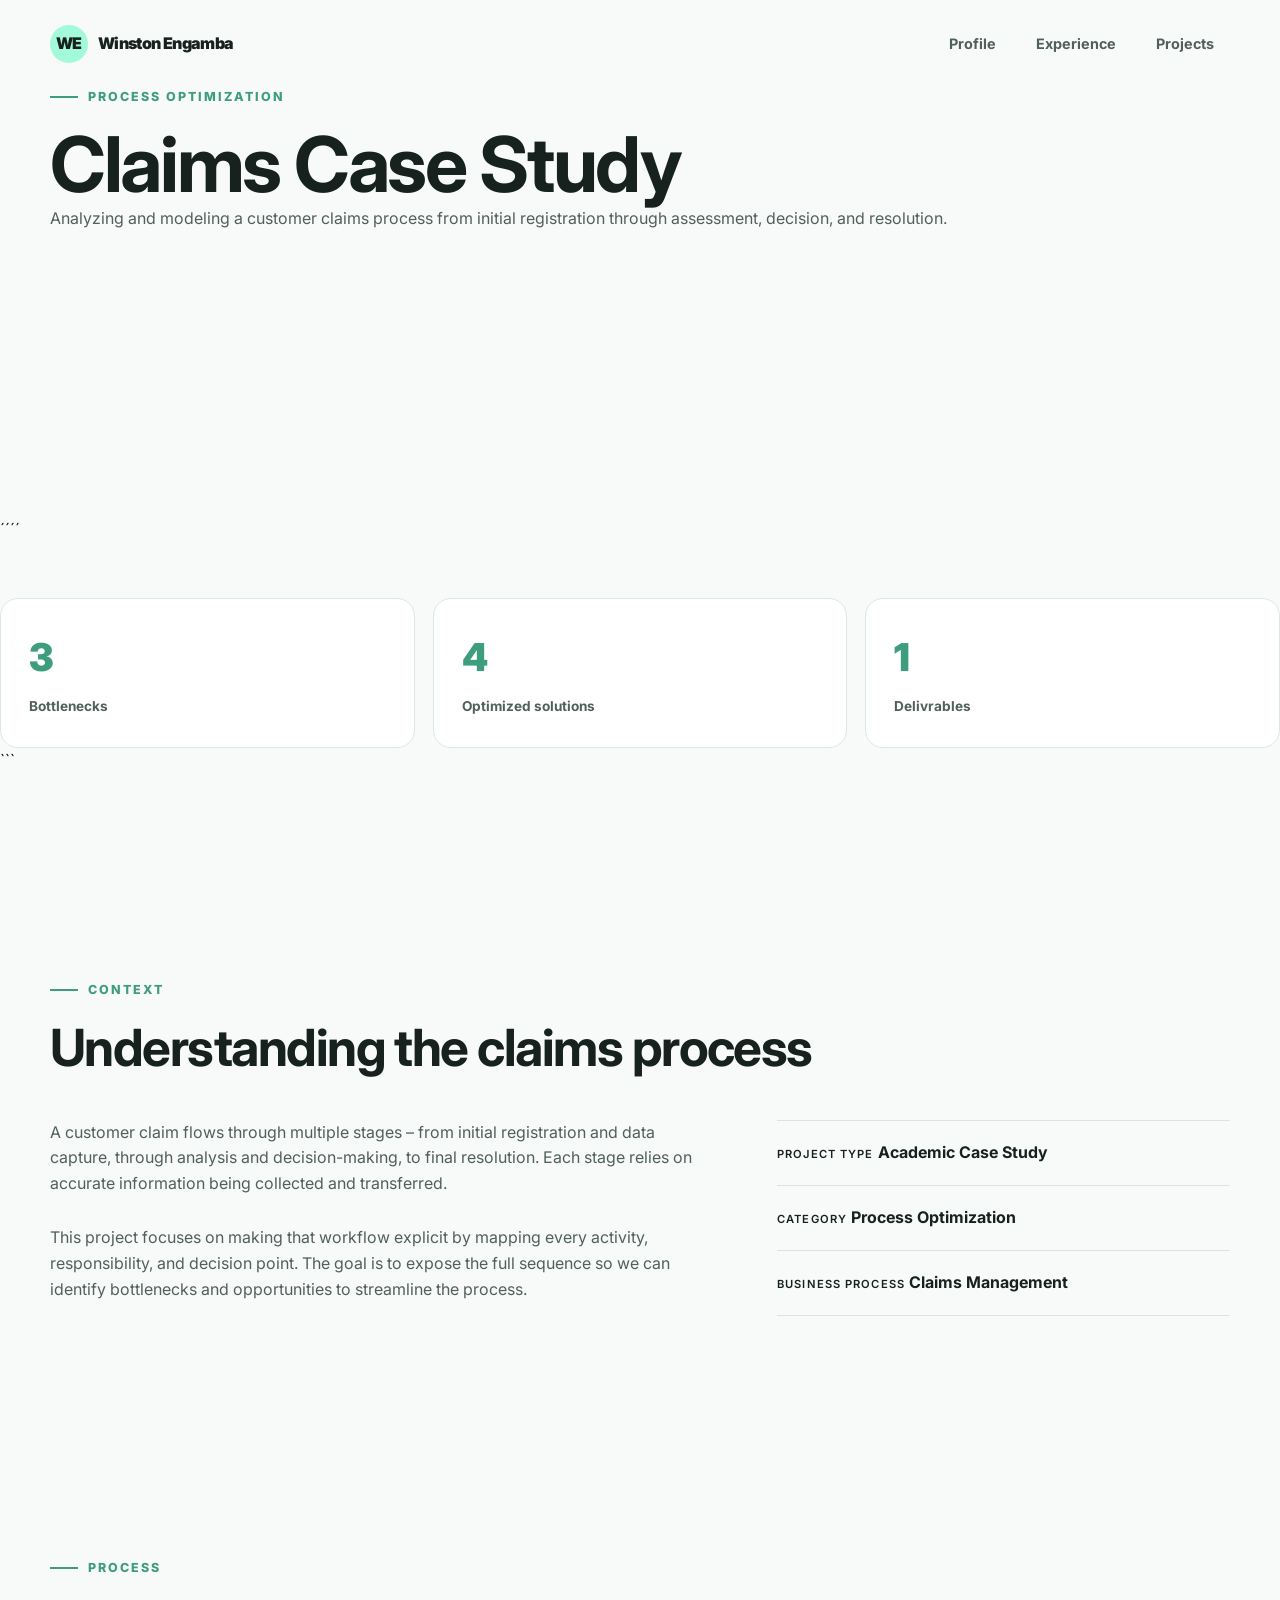
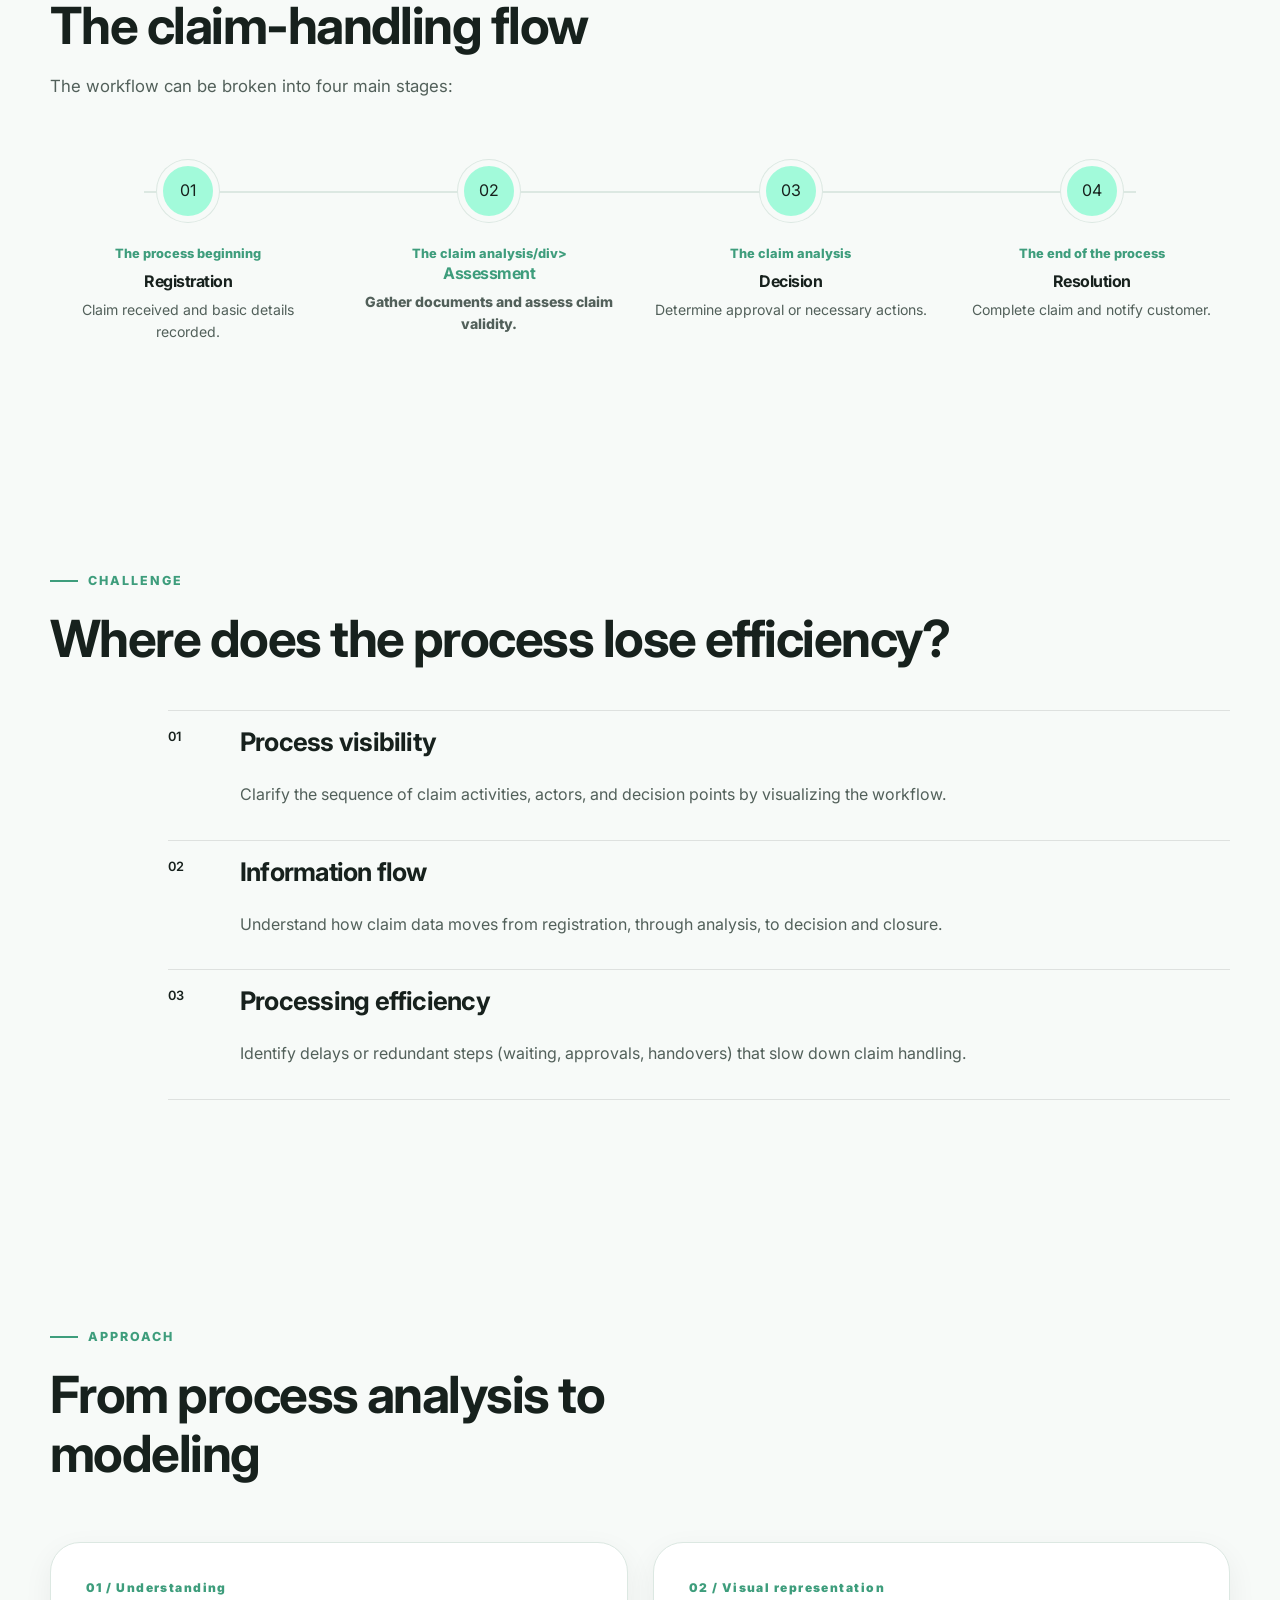
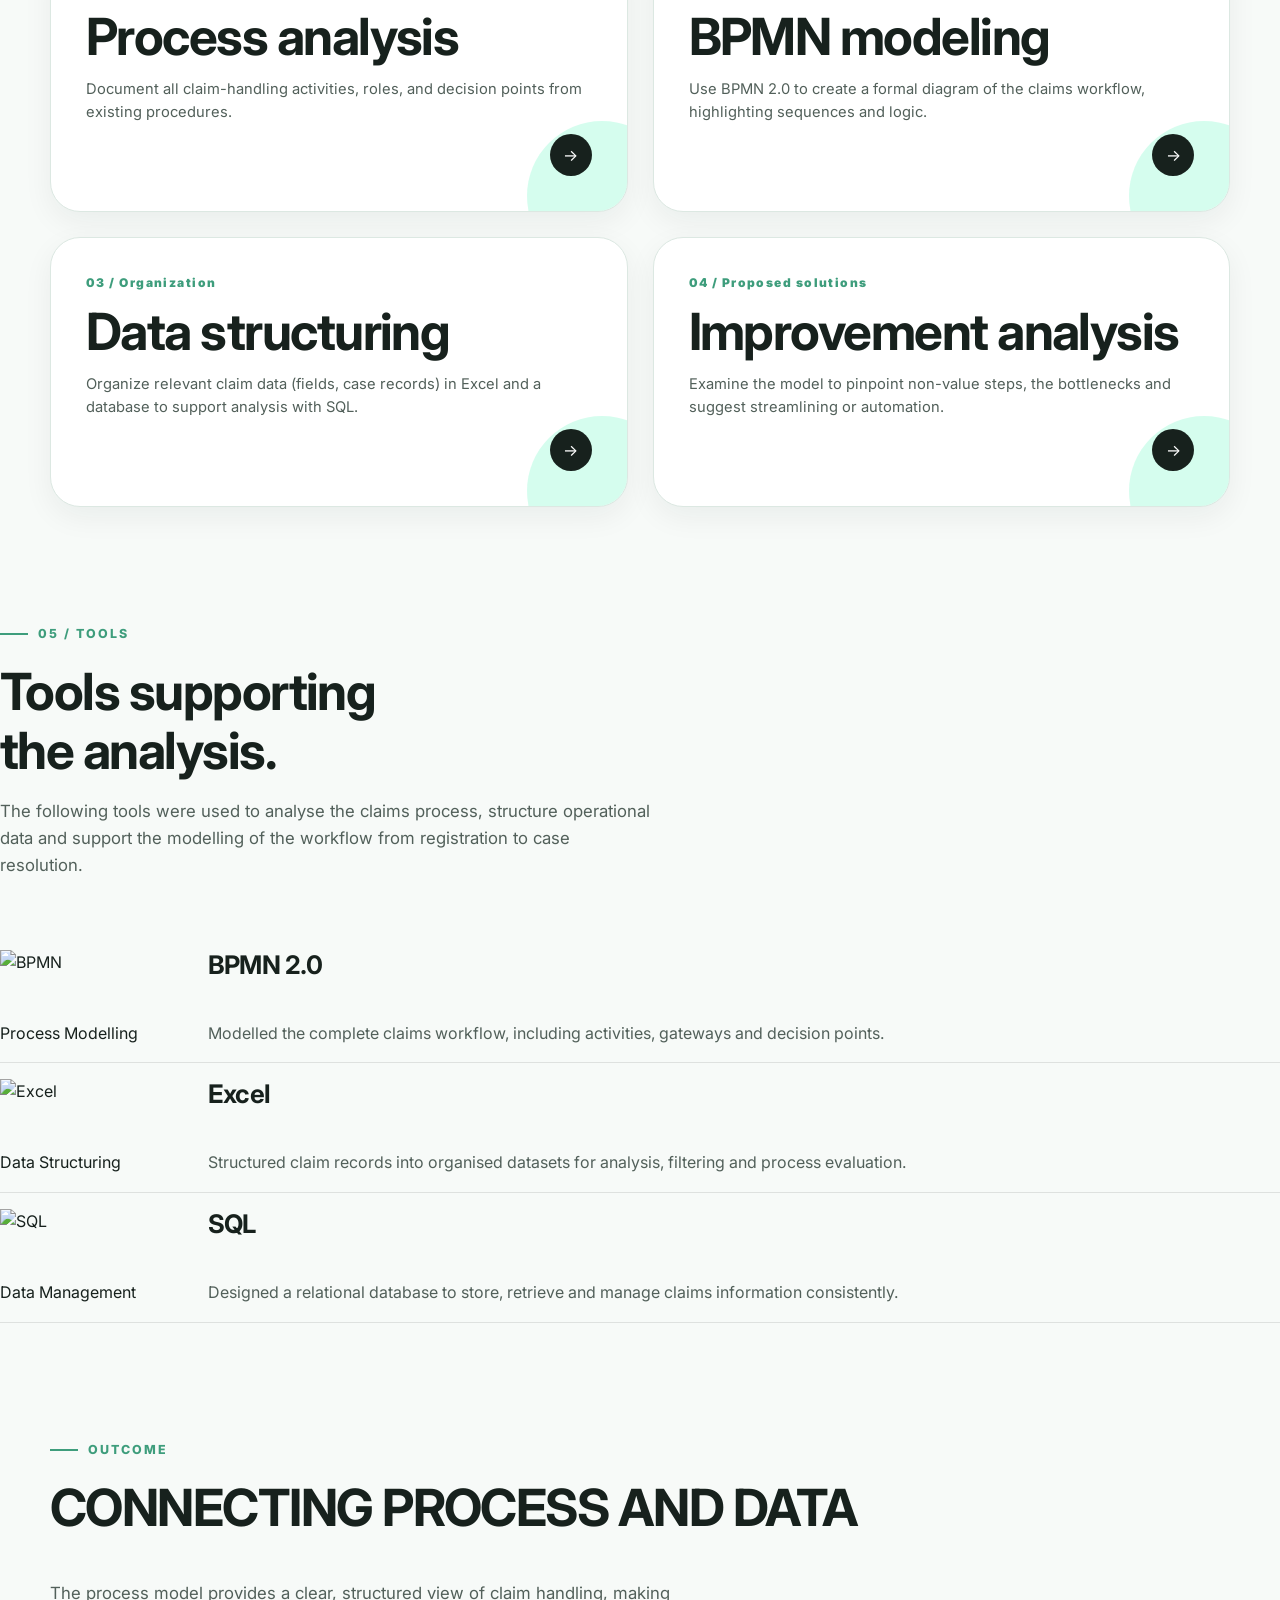
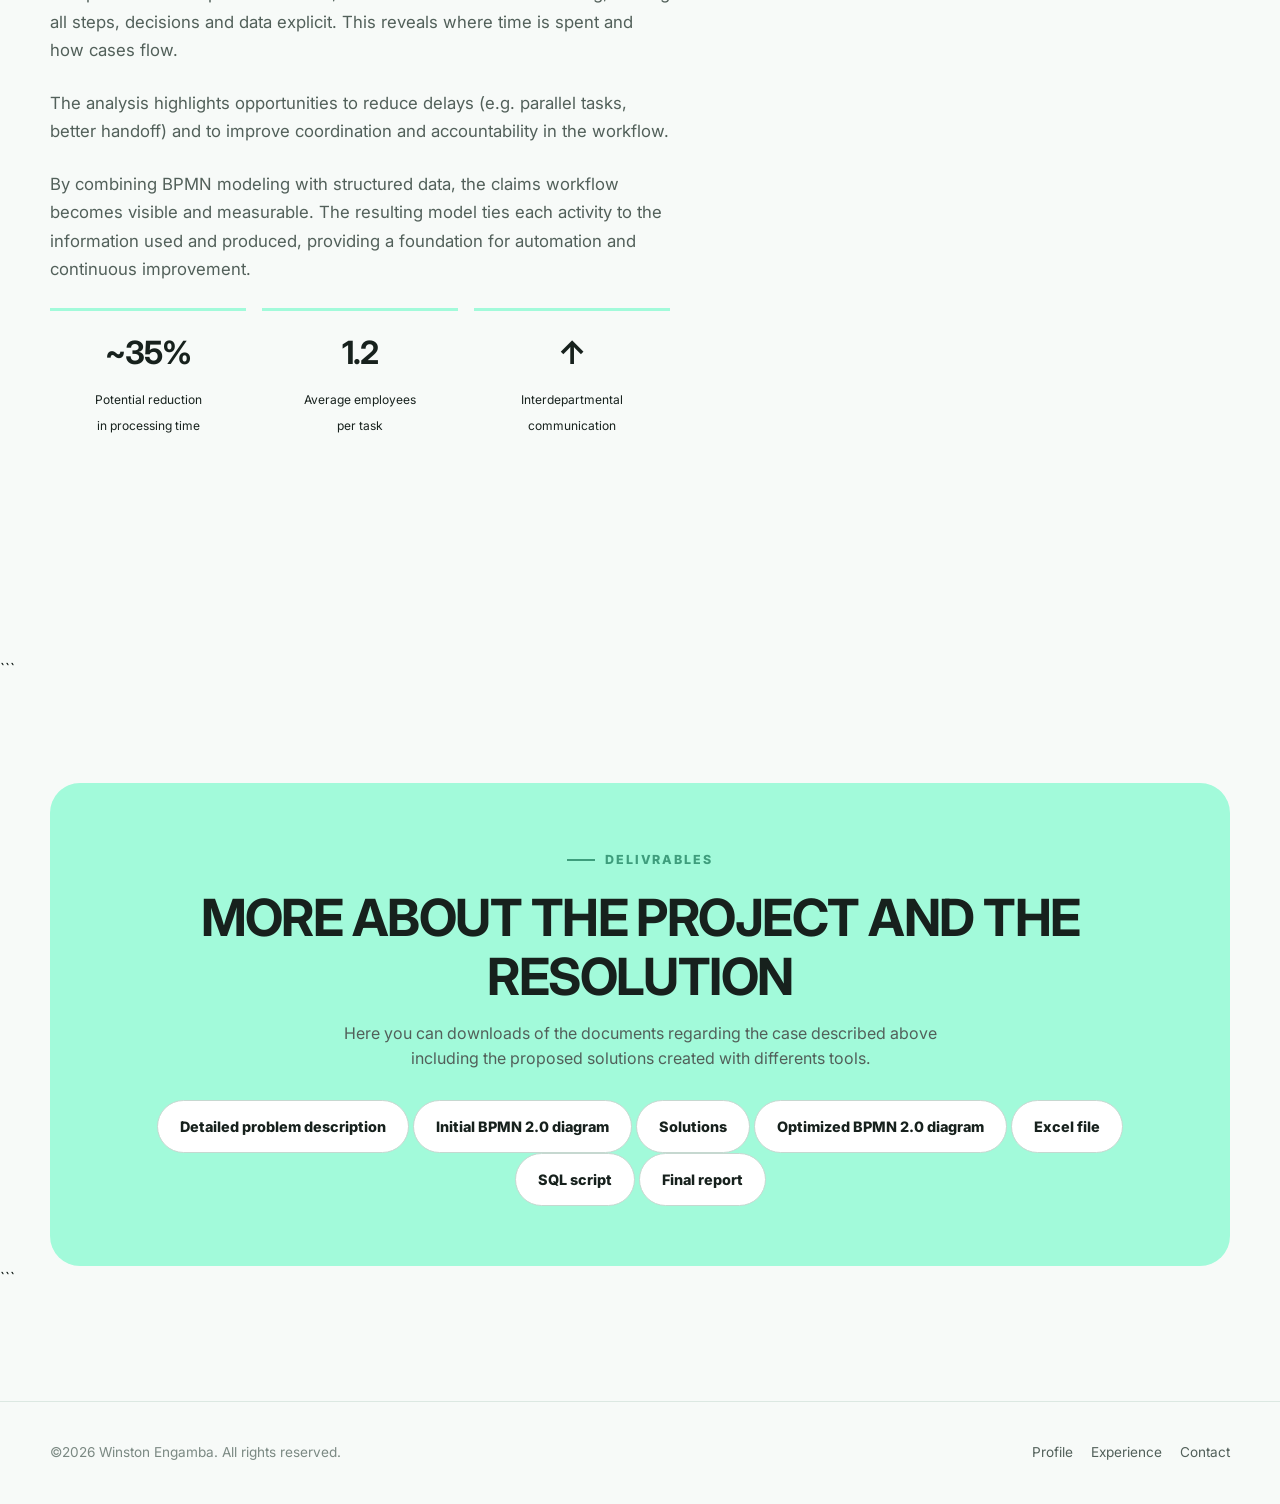
==== commit ad6f3f03: "Refactor HTML structure and optimize metadata" ====
--- a/claims-case-study.html
+++ b/claims-case-study.html
@@ -1,186 +1,112 @@
 <!DOCTYPE html>
 <html lang="en">
 <head>
-
 <meta charset="UTF-8">
-
-<meta
-    name="viewport"
-    content="width=device-width, initial-scale=1.0"
->
-
-<meta
-    name="description"
-    content="Claims management process optimization case study using BPMN 2.0, Excel, and SQL."
->
-
-<meta
-    name="author"
-    content="Winston Engamba"
->
-
-<title>
-    Winston Engamba | Claims Case Study
-</title>
-
-
-<link
-    rel="icon"
-    type="image/png"
-    href="assets/icons/favicon.png"
->
-
+<meta name="viewport" content="width=device-width, initial-scale=1.0">
+<meta name="description" content="Claims management process optimization 
+ case study using BPMN 2.0, Excel, and SQL.">
+<meta name="author" content="Winston Engamba">
+<title>Winston Engamba | Claims Case Study</title>
+
+<!-- Favicon -->  
+<link rel="icon"type="image/png"href="assets/icons/favicon.png">
 
 <!-- Global styles -->
-
-<link
-    rel="stylesheet"
-    href="css/main.css"
->
-
+<link rel="stylesheet" href="css/main.css">
 
 <!-- Page styles -->
-
-<link
-    rel="stylesheet"
-    href="css/projects.css"
->
-
-<link
-    rel="stylesheet"
-    href="css/cases.css"
->
-
+<link rel="stylesheet" href="css/projects.css">
+<link rel="stylesheet" href="css/cases.css">
+<link rel="stylesheet" href="css/experiences.css">
+<link rel="stylesheet" href="css/profile.css">
 
 <!-- Fonts -->
-
-<link
-    rel="preconnect"
-    href="https://fonts.googleapis.com"
->
-
-<link
-    rel="preconnect"
-    href="https://fonts.gstatic.com"
-    crossorigin
->
-
-<link
-    href="https://fonts.googleapis.com/css2?family=Inter:wght@400;500;600;700;800;900&display=swap"
+<link rel="preconnect" href="https://fonts.googleapis.com">
+<link rel="preconnect" href="https://fonts.gstatic.com" crossorigin>
+<link href="https://fonts.googleapis.com/css2?family=Inter:wght@400;500;600;700;800;900&display=swap"
     rel="stylesheet"
 >
 
 </head>
 
 <body>
-
 <!-- =========================================================
      HEADER
 ========================================================= -->
-
 <header class="site-header">
-
     <div class="header-container">
-
-        <a
-            href="index.html"
-            class="site-logo"
-            aria-label="Winston Engamba - Home"
-        >
-
-            <span class="logo-mark">
-                WE
-            </span>
-
-            <span>
-                Winston Engamba
-            </span>
-
-        </a>
-
-
-        <nav
-            class="main-navigation"
-            aria-label="Main navigation"
-        >
-
-            <a href="index.html">
-                Profile
-            </a>
-
-            <a href="experiences.html">
-                Experience
-            </a>
-
-            <a href="projects.html">
-                Projects
-            </a>
-
+        <a href="index.html" class="site-logo" aria-label="Winston Engamba - Home">
+            <span class="logo-mark">WE</span>
+            <span>Winston Engamba</span>
+        </a>
+        
+        <nav class="main-navigation" aria-label="Main navigation">
+            <a href="index.html">Profile</a>
+            <a href="experiences.html">Experience</a>
+            <a href="projects.html">Projects</a>
         </nav>
-
-    </div>
-
+    </div>
 </header>
 
 <main>
-
 <!-- =========================================================
      HERO
 ========================================================= -->
-
 <section class="case-hero">
-
     <div class="container">
-
         <div class="case-hero-content reveal">
-
-            <span class="section-label">
-                Process Optimization
-            </span>
-
-            <h1 class="case-hero-title">
-                Claims Case Study
-            </h1>
-
+            <span class="section-label">Process Optimization</span>
+            <h1 class="case-hero-title">Claims Case Study</h1>
             <p class="case-hero-description">
                 Analyzing and modeling a customer claims process from initial
                 registration through assessment, decision, and resolution.
             </p>
-
-            <div class="project-tags">
-                <span>BPMN 2.0</span>
-                <span>Process Analysis</span>
-                <span>Excel</span>
-                <span>SQL</span>
-            </div>
-
-        </div>
-
-    </div>
-
+        </div>
+    </div>
+</section>
+
+<section class="experience-hero">
+    ´´´´
+        <div class="experience-summary">
+        <div class="summary-card reveal">
+            <span class="summary-value" data-count="03+">3+</span>
+            <span class="summary-label">Bottlenecks</span>
+        </div>
+
+        <div class="summary-card reveal">
+            <span class="summary-value" data-count="04+">4+</span>
+            <span class="summary-label">Optimized solutions</span>
+        </div>
+
+        <div class="summary-card reveal">
+            <span class="summary-value" data-count="01+">8+</span>
+            <span class="summary-label">Delivrables</span>
+        </div>
+    </div>
+</div>
+```
 </section>
 
 <!-- =========================================================
      01 / CONTEXT
 ========================================================= -->
-
 <section class="section">
-
     <div class="container">
-
-        <div class="section-label reveal">
-            01 / CONTEXT
-        </div>
-
-        <h2 class="reveal">
-            Understanding the claims process
-        </h2>
-
+        <div class="section-label reveal">CONTEXT</div>
+        <h2 class="reveal">Understanding the claims process</h2>
         <div class="case-two-column">
-
             <div class="case-text reveal">
-                <p>A customer claim flows through multiple stages – from initial registration and data capture, through analysis and decision-making, to final resolution. Each stage relies on accurate information being collected and transferred.</p>
-                <p>This project focuses on making that workflow explicit by mapping every activity, responsibility, and decision point. The goal is to expose the full sequence so we can identify bottlenecks and opportunities to streamline the process.</p>
+                <p>A customer claim flows through multiple stages – 
+                    from initial registration and data capture, 
+                    through analysis and decision-making, to final resolution. 
+                    Each stage relies on accurate information being collected and 
+                    transferred.
+                </p>
+                <p>This project focuses on making that workflow explicit by mapping 
+                    every activity, responsibility, and decision point. The goal is 
+                    to expose the full sequence so we can identify bottlenecks and 
+                    opportunities to streamline the process.
+                </p>
             </div>
 
             <div class="case-facts reveal">
@@ -199,34 +125,72 @@
             </div>
 
         </div>
-
-    </div>
-
-</section>
-
+    </div>
+</section>
+
+<!-- =========================================================
+     04 / PROCESS
+========================================================= -->
+<section class="section" id="education">
+    <div class="container">
+        <div class="section-header reveal">
+            <span class="section-label">PROCESS</span>
+            <h2 class="section-title">The claim-handling flow</h2>
+            <p class="section-description">The workflow can be 
+                broken into four main stages:</p>
+        </div>
+
+        <div class="education-timeline">
+            
+            <!-- STAGE 01 -->
+            <article class="education-item reveal">
+                <div class="education-node">01</div>
+                <div class="education-year">The process beginning</div>
+                <h3 class="education-degree">Registration</h3>
+                  <p class="education-school">Claim received and basic details recorded.</p>
+            </article>
+
+            <!-- STAGE 02 -->
+            <article class="education-item reveal">
+                <div class="education-node">02</div>
+                <div class="education-year">The claim analysis/div>
+                <h3 class="education-degree">Assessment</h3>
+                  <p class="education-school">Gather documents and assess claim validity.</p>
+            </article>
+
+            <!-- STAGE 03 -->
+            <article class="education-item reveal">
+                <div class="education-node">03</div>
+                <div class="education-year">The claim analysis</div>
+                <h3 class="education-degree">Decision</h3>
+                  <p class="education-school">Determine approval or necessary actions.</p>
+            </article>
+
+            <!-- STAGE 04 -->
+            <article class="education-item reveal">
+                <div class="education-node">04</div>
+                <div class="education-year">The end of the process</div>
+                <h3 class="education-degree">Resolution</h3>
+                  <p class="education-school">Complete claim and notify customer.</p>
+            </article>
+        </div>
+    </div>
+</section>
+    
 <!-- =========================================================
      02 / CHALLENGE
 ========================================================= -->
-
 <section class="section case-section-alt">
-
     <div class="container">
-
-        <div class="section-label reveal">
-            02 / CHALLENGE
-        </div>
-
-        <h2 class="reveal">
-            Where does the process lose efficiency?
-        </h2>
-
+        <div class="section-label reveal">CHALLENGE</div>
+        <h2 class="reveal">Where does the process lose efficiency?</h2>
         <div class="challenge-list">
-
             <div class="challenge-row reveal">
                 <span>01</span>
                 <div>
                     <h3>Process visibility</h3>
-                    <p>Clarify the sequence of claim activities, actors, and decision points by visualizing the workflow.</p>
+                    <p>Clarify the sequence of claim activities, 
+                       actors, and decision points by visualizing the workflow.</p>
                 </div>
             </div>
 
@@ -234,7 +198,9 @@
                 <span>02</span>
                 <div>
                     <h3>Information flow</h3>
-                    <p>Understand how claim data moves from registration, through analysis, to decision and closure.</p>
+                    <p>Understand how claim data moves from registration, 
+                       through analysis, to decision and closure.
+                    </p>
                 </div>
             </div>
 
@@ -242,185 +208,207 @@
                 <span>03</span>
                 <div>
                     <h3>Processing efficiency</h3>
-                    <p>Identify delays or redundant steps (waiting, approvals, handovers) that slow down claim handling.</p>
-                </div>
-            </div>
-
-        </div>
-
-    </div>
-
+                    <p>Identify delays or redundant steps 
+                    (waiting, approvals, handovers) that slow down claim handling.</p>
+                </div>
+            </div>
+        </div>
+    </div>
 </section>
 
 <!-- =========================================================
      03 / APPROACH
 ========================================================= -->
-
 <section class="section">
+<div class="container">
+    <div class="section-header reveal">
+        <span class="section-label">APPROACH</span>
+        <h2 class="section-title">From process analysis to modeling</h2>
+    </div>
+
+    <div class="project-categories">
+        
+        <!-- ================================
+             STEP 01
+        ================================= -->
+        <article
+            class="category-bubble reveal"
+            data-project-category="process"
+            tabindex="0"
+            role="button"
+            aria-label="Show Process Optimization projects">
+
+            <span class="category-number">01 / Understanding</span>
+            <div class="category-content">
+                <h2 class="category-title">Process analysis</h2>
+                <p class="category-description">
+                    Document all claim-handling activities, roles, 
+                    and decision points from existing procedures.
+                </p>
+            </div>
+            <span class="category-arrow">→</span>
+        </article>
+
+        <!-- ================================
+             STEP 02
+        ================================= -->
+        <article
+            class="category-bubble reveal"
+            data-project-category="process"
+            tabindex="0"
+            role="button"
+            aria-label="Show Process Optimization projects">
+            
+            <span class="category-number">02 / Visual representation</span>
+            <div class="category-content">
+                <h2 class="category-title">BPMN modeling</h2>
+                <p class="category-description">
+                    Use BPMN 2.0 to create a formal 
+                    diagram of the claims workflow, highlighting sequences and logic.
+                </p>
+            </div>
+            <span class="category-arrow">→</span>
+        </article>
+
+        <!-- ===============================
+             STEP 03
+        ================================ -->
+        <article
+            class="category-bubble reveal"
+            data-project-category="process"
+            tabindex="0"
+            role="button"
+            aria-label="Show Process Optimization projects"
+        >
+            <span class="category-number">03 / Organization</span>
+            <div class="category-content">
+                <h2 class="category-title">Data structuring</h2>
+                <p class="category-description">
+                    Organize relevant claim data 
+                    (fields, case records) in Excel and a 
+                    database to support analysis with SQL.
+                </p>
+            </div>
+            <span class="category-arrow">→</span>
+        </article>
+
+        <!-- ===============================
+             STEP 04
+        ================================ -->
+        <article
+            class="category-bubble reveal"
+            data-project-category="process"
+            tabindex="0"
+            role="button"
+            aria-label="Show Process Optimization projects"
+        >
+            <span class="category-number">04 / Proposed solutions</span>
+            <div class="category-content">
+                <h2 class="category-title">Improvement analysis</h2>
+                <p class="category-description">
+                    Examine the model to pinpoint non-value steps, the bottlenecks and 
+                    suggest streamlining or automation.
+                </p>
+            </div>
+            <span class="category-arrow">→</span>
+        </article>
+    </div>
+</div>
+</section>
+    
+<!-- =========================================================
+     05 / TOOLS
+========================================================= -->
+
+<section class="case-section tools-section reveal">
+    <div class="section-header">
+        <span class="section-label">05 / TOOLS</span>
+        <div class="tools-heading">
+
+            <h2 class="section-title">Tools supporting<br>
+                the analysis<span class="accent-dot">.</span>
+            </h2>
+            <p class="section-description">
+                The following tools were used to analyse the claims process,
+                structure operational data and support the modelling of the
+                workflow from registration to case resolution.
+            </p>
+        </div>
+    </div>
+
+    <div class="tools-table">
+
+        <!-- BPMN -->
+        <article class="tool-row reveal">
+
+            <div class="tool-icon">
+                <img src="assets/icons/bpmn.svg" alt="BPMN">
+            </div>
+            <h3>BPMN 2.0</h3>
+            <span class="tool-category">Process Modelling</span>
+            <p>Modelled the complete claims workflow, including activities, 
+               gateways and decision points.
+            </p>
+        </article>
+
+        <!-- Excel -->
+        <article class="tool-row reveal">
+            <div class="tool-icon">
+                <img src="assets/icons/excel.svg" alt="Excel">
+            </div>
+            <h3>Excel</h3>
+            <span class="tool-category">Data Structuring</span>
+            <p>
+                Structured claim records into organised
+                datasets for analysis, filtering and
+                process evaluation.
+            </p>
+        </article>
+
+        <!-- SQL -->
+        <article class="tool-row reveal">
+            <div class="tool-icon">
+                <img src="assets/icons/sql.svg" alt="SQL">
+            </div>
+            <h3>SQL</h3>
+            <span class="tool-category">Data Management</span>
+            <p>
+                Designed a relational database to store,
+                retrieve and manage claims information
+                consistently.
+            </p>
+        </article>
+    </div>
+</section>
+    
+<!-- =========================================================
+     06 / OUTCOME
+========================================================= -->
+
+<section class="section case-section-alt">
 
     <div class="container">
-
-        <div class="section-label reveal">
-            03 / APPROACH
-        </div>
-
-        <h2 class="reveal">
-            From process analysis to modeling
-        </h2>
-
-        <div class="approach-grid">
-
-            <article class="reveal">
-                <span>01 /</span>
-                <h3>Process analysis</h3>
-                <p>Document all claim-handling activities, roles, and decision points from existing procedures.</p>
-            </article>
-
-            <article class="reveal">
-                <span>02 /</span>
-                <h3>BPMN modeling</h3>
-                <p>Use BPMN 2.0 to create a formal diagram of the claims workflow, highlighting sequences and logic.</p>
-            </article>
-
-            <article class="reveal">
-                <span>03 /</span>
-                <h3>Data structuring</h3>
-                <p>Organize relevant claim data (fields, case records) in Excel and a database to support analysis.</p>
-            </article>
-
-            <article class="reveal">
-                <span>04 /</span>
-                <h3>Improvement analysis</h3>
-                <p>Examine the model to pinpoint non-value steps and suggest streamlining or automation.</p>
-            </article>
-
-        </div>
-
-    </div>
-
-</section>
-
-<!-- =========================================================
-     04 / PROCESS
-========================================================= -->
-
-<section class="section case-section-alt">
-
-    <div class="container">
-
-        <div class="section-label reveal">
-            04 / PROCESS
-        </div>
-
-        <h2 class="reveal">
-            The claim-handling flow
-        </h2>
-
-        <p class="reveal">The workflow can be broken into four main stages:</p>
-
-        <div class="claim-flow reveal">
-
-            <div class="flow-stage">
-                <span>01</span>
-                <strong>Registration</strong>
-                <small>Claim received and basic details recorded</small>
-            </div>
-
-            <div class="flow-line"></div>
-
-            <div class="flow-stage">
-                <span>02</span>
-                <strong>Assessment</strong>
-                <small>Gather documents and assess claim validity</small>
-            </div>
-
-            <div class="flow-line"></div>
-
-            <div class="flow-stage">
-                <span>03</span>
-                <strong>Decision</strong>
-                <small>Determine approval or necessary actions</small>
-            </div>
-
-            <div class="flow-line"></div>
-
-            <div class="flow-stage">
-                <span>04</span>
-                <strong>Resolution</strong>
-                <small>Complete claim and notify customer</small>
-            </div>
-
-        </div>
-
-    </div>
-
-</section>
-
-<!-- =========================================================
-     05 / TOOLS
-========================================================= -->
-
-<section class="section">
-
-    <div class="container">
-
-        <div class="section-label reveal">
-            05 / TOOLS
-        </div>
-
-        <h2 class="reveal">
-            Tools supporting the analysis
-        </h2>
-
-        <div class="tools-list">
-
-            <div class="tool-row reveal">
-                <span class="tool-name">BPMN 2.0</span>
-                <span class="tool-purpose">Process Modeling</span>
-                <p>Used to visually map the claim workflow, showing activities, events, and gateways.</p>
-            </div>
-
-            <div class="tool-row reveal">
-                <span class="tool-name">Excel</span>
-                <span class="tool-purpose">Data Structuring</span>
-                <p>Organized claim data in structured tables to analyze case statistics and flow.</p>
-            </div>
-
-            <div class="tool-row reveal">
-                <span class="tool-name">SQL</span>
-                <span class="tool-purpose">Data Management</span>
-                <p>Built a relational schema to store claim records consistently for reporting.</p>
-            </div>
-
-        </div>
-
-    </div>
-
-</section>
-
-<!-- =========================================================
-     06 / OUTCOME
-========================================================= -->
-
-<section class="section case-section-alt">
-
-    <div class="container">
-
-        <div class="section-label reveal">
-            06 / OUTCOME
-        </div>
-
-        <h2 class="reveal">
-            Making the process measurable
-        </h2>
-
+        <div class="section-label reveal">OUTCOME</div>
+        <h2 class="reveal">CONNECTING PROCESS AND DATA</h2>
         <div class="outcome-grid">
 
             <div class="outcome-main reveal">
-                <p>The process model provides a clear, structured view of claim handling, making all steps, decisions and data explicit. This reveals where time is spent and how cases flow.</p>
-                <p>The analysis highlights opportunities to reduce delays (e.g. parallel tasks, better handoff) and to improve coordination and accountability in the workflow.</p>
-            </div>
-
+                <p>The process model provides a clear, structured 
+                    view of claim handling, making all steps, decisions 
+                    and data explicit. This reveals where time is spent 
+                    and how cases flow.
+                </p>
+                <p>The analysis highlights opportunities to reduce 
+                    delays (e.g. parallel tasks, better handoff) and to improve 
+                    coordination and accountability in the workflow.
+                </p>
+                <p class="reveal">By combining BPMN 
+            modeling with structured data, the 
+            claims workflow becomes visible and measurable. 
+            The resulting model ties each activity to the information 
+            used and produced, providing a foundation for automation and continuous 
+            improvement.
+                </p>
             <div class="outcome-metrics reveal">
 
                 <div>
@@ -437,103 +425,85 @@
                     <strong>↑</strong>
                     <span>Interdepartmental<br>communication</span>
                 </div>
-
-            </div>
-
-        </div>
-
-    </div>
-
-</section>
-
-<!-- =========================================================
-     07 / KEY LEARNING
-========================================================= -->
-
+            </div>
+
+        </div>
+    </div>
+</section>
+
+<!-- =========================================================
+     DELIVRABLES
+========================================================= -->
 <section class="section">
-
-    <div class="container">
-
-        <div class="section-label reveal">
-            07 / KEY LEARNING
-        </div>
-
-        <h2 class="reveal">
-            Connecting processes and data
-        </h2>
-
-        <p class="reveal">By combining BPMN modeling with structured data, the claims workflow becomes visible and measurable. The resulting model ties each activity to the information used and produced, providing a foundation for automation and continuous improvement.</p>
-
-    </div>
-
-</section>
-
-<!-- =========================================================
-     BACK TO PROJECTS
-========================================================= -->
-
-<section class="section case-back">
-
-    <div class="container">
-        <a href="projects.html">← Back to Projects</a>
-    </div>
-
+```
+<div class="container">
+    <div class="projects-cta reveal">
+        <span class="section-label">DELIVRABLES</span>
+        <h2>MORE ABOUT THE PROJECT AND THE RESOLUTION</h2>
+
+        <p>
+           Here you can downloads of the documents regarding the 
+            case described above including the proposed solutions created 
+            with differents tools.
+        </p>
+
+
+        <a href="assets/documents/process-overview.pdf" class="button button-secondary">
+            Detailed problem description
+        </a>
+        <a href="assets/documents/Initial Process Modelling.drawio" class="button button-secondary">
+            Initial BPMN 2.0 diagram
+        </a>
+        <a href="assets/documents/solutions.pdf" class="button button-secondary">
+            Solutions
+        </a>
+        <a href="assets/documents/optimized process visualisation.drawio" class="button button-secondary">
+            Optimized BPMN 2.0 diagram
+        </a>
+        
+        <a href="assets/documents/excel-visualisation.xlsx" class="button button-secondary">
+            Excel file
+        </a>
+        <a href="assets/documents/script.sql" class="button button-secondary">
+            SQL script
+        </a>
+        <a href="assets/documents/report.pdf" class="button button-secondary">
+            Final report
+        </a>
+
+    </div>
+</div>
+```
 </section>
 
 </main>
-
+    
 <!-- =========================================================
      FOOTER
 ========================================================= -->
-
 <footer class="site-footer">
-
     <div class="container footer-container">
-
         <p class="footer-copy">
-            ©
-            <span data-current-year>
-                2026
-            </span>
+            ©<span data-current-year>2026</span>
             Winston Engamba.
             All rights reserved.
         </p>
 
 
         <div class="footer-links">
-
-            <a href="index.html">
-                Profile
-            </a>
-
-            <a href="experiences.html">
-                Experience
-            </a>
-
-            <a href="index.html#contact">
-                Contact
-            </a>
-
-        </div>
-
-    </div>
-
+            <a href="index.html">Profile</a>
+            <a href="experiences.html">Experience</a>
+            <a href="index.html#contact">Contact</a>
+        </div>
+    </div>
 </footer>
 
 <!-- =========================================================
      JAVASCRIPT
 ========================================================= -->
-
-<script
-    src="js/main.js"
-    defer
-></script>
-
-<script
-    src="js/animations.js"
-    defer
-></script>
-
+<script src="js/main.js" defer></script>
+<script src="js/animations.js" defer></script>
+<script src="js/projects.js" defer></script>
+<script src="js/experiences.js" defer></script>
 </body>
-
 </html>
--- a/css/experiences.css
+++ b/css/experiences.css
@@ -0,0 +1,303 @@
+/* =========================================================
+   WINSTON ENGAMBA — PORTFOLIO
+   EXPERIENCES.CSS
+   Professional experience page
+========================================================= */
+
+
+/* =========================================================
+   01. PAGE HERO
+========================================================= */
+
+.experience-hero {
+    padding-top: 190px;
+    padding-bottom: 90px;
+}
+.experience-hero-content {max-width: 800px;}
+.experience-hero-title {margin-bottom: 25px;}
+.experience-hero-description {
+    max-width: 680px;
+    font-size: 1.1rem;
+}
+
+
+/* =========================================================
+   02. EXPERIENCE SUMMARY
+========================================================= */
+.experience-summary {
+    display: grid;
+    grid-template-columns: repeat(3, 1fr);
+    gap: 18px;
+    margin-top: 55px;
+}
+
+.summary-card {
+    padding: 28px;
+    border: 1px solid var(--border);
+    border-radius: var(--radius-medium);
+    background: var(--surface);
+}
+
+
+.summary-value {
+    display: block;
+    margin-bottom: 5px;
+    color: var(--primary-deep);
+    font-size: 2.4rem;
+    font-weight: 900;
+    letter-spacing: -0.05em;
+}
+
+.summary-label {
+    color: var(--text-soft);
+    font-size: 0.85rem;
+    font-weight: 700;
+}
+
+/* =========================================================
+   03. EXPERIENCE FILTERS
+========================================================= */
+
+.experience-filters {
+    display: flex;
+    flex-wrap: wrap;
+    gap: 10px;
+    margin-bottom: 60px;
+}
+
+
+.experience-filter {
+    padding: 10px 17px;
+    border: 1px solid var(--border);
+    border-radius: var(--radius-pill);
+    background: var(--surface);
+    color: var(--text-soft);
+    font-size: 0.82rem;
+    font-weight: 800;
+    cursor: pointer;
+    transition:
+        background var(--transition),
+        color var(--transition),
+        border-color var(--transition);
+}
+
+
+.experience-filter:hover,
+.experience-filter.active {
+    border-color: var(--primary-dark);
+    background: var(--primary);
+    color: var(--text);
+}
+
+
+/* =========================================================
+   04. TIMELINE
+========================================================= */
+
+.experience-timeline {
+    position: relative;
+    max-width: 1050px;
+    margin-inline: auto;
+}
+
+.experience-timeline::before {
+    content: "";
+    position: absolute;
+    top: 0;
+    bottom: 0;
+    left: 30px;
+    width: 2px;
+    background: var(--border);
+}
+
+.experience-item {
+    position: relative;
+    padding-left: 90px;
+    margin-bottom: 70px;
+}
+
+.experience-node {
+    position: absolute;
+    top: 5px;
+    left: 12px;
+    width: 38px;
+    height: 38px;
+    border: 8px solid var(--background);
+    border-radius: 50%;
+    background: var(--primary);
+    box-shadow: 0 0 0 1px var(--border-strong);
+}
+
+.experience-card {
+    padding: 35px;
+    background: var(--surface);
+    border: 1px solid var(--border);
+    border-radius: var(--radius-large);
+    box-shadow: var(--shadow-soft);
+    transition:
+        transform var(--transition),
+        box-shadow var(--transition),
+        border-color var(--transition),
+        opacity var(--transition);
+}
+
+.experience-card:hover {
+    transform: translateY(-5px);
+    border-color: rgba(101, 201, 166, 0.55);
+    box-shadow: var(--shadow-medium);
+}
+
+.experience-meta {
+    display: flex;
+    flex-wrap: wrap;
+    align-items: center;
+    justify-content: space-between;
+    gap: 15px;
+    margin-bottom: 18px;
+}
+
+.experience-period {
+    color: var(--primary-deep);
+    font-size: 0.8rem;
+    font-weight: 900;
+    letter-spacing: 0.08em;
+}
+
+.experience-location {
+    color: var(--text-muted);
+    font-size: 0.8rem;
+}
+.experience-position {margin-bottom: 7px;}
+.experience-company {
+    margin-bottom: 25px;
+    color: var(--text-soft);
+    font-weight: 750;
+}
+.experience-description {margin-bottom: 25px;}
+
+/* =========================================================
+   05. RESPONSIBILITIES
+========================================================= */
+
+.experience-responsibilities {
+    display: grid;
+    grid-template-columns: repeat(2, 1fr);
+    gap: 10px 25px;
+    margin-bottom: 28px;
+}
+
+
+.experience-responsibilities li {
+    color: var(--text-soft);
+    font-size: 0.9rem;
+}
+
+
+.experience-responsibilities li::marker {color: var(--primary-dark);}
+
+/* =========================================================
+   06. TOOLS
+========================================================= */
+
+.experience-tools {
+    display: flex;
+    flex-wrap: wrap;
+    gap: 8px;
+}
+
+.experience-tools span {
+    padding: 7px 11px;
+    border: 1px solid var(--border);
+    border-radius: var(--radius-pill);
+    background: var(--surface-soft);
+    color: var(--text-soft);
+    font-size: 0.75rem;
+    font-weight: 750;
+    cursor: pointer;
+    transition: background var(--transition-fast), color var(--transition-fast);
+}
+
+
+.experience-tools span:hover,
+.experience-tools span.selected {
+    background: var(--primary);
+    color: var(--text);
+}
+
+
+/* =========================================================
+   07. EXPERIENCE DETAILS
+========================================================= */
+.experience-details {
+    max-height: 0;
+    overflow: hidden;
+    transition: max-height 0.5s ease;
+}
+.experience-card.experience-expanded
+.experience-details {margin-top: 25px;}
+
+
+/* =========================================================
+   08. FILTER STATES
+========================================================= */
+.experience-item.filtered-out {display: none;}
+
+
+/* =========================================================
+   09. EXPERIENCE CTA
+========================================================= */
+.experience-cta {
+    display: flex;
+    align-items: center;
+    justify-content: space-between;
+    gap: 30px;
+    padding: 45px;
+    border-radius: var(--radius-large);
+    background: var(--text);
+    color: white;
+}
+
+.experience-cta h2 {
+    margin-bottom: 10px;
+    color: white;
+}
+
+.experience-cta p {
+    margin: 0;
+    color: rgba(255, 255, 255, 0.7);
+}
+
+
+/* =========================================================
+   10. RESPONSIVE
+========================================================= */
+@media (max-width: 800px) {
+    .experience-summary {grid-template-columns: 1fr;}
+    .experience-responsibilities {grid-template-columns: 1fr;}
+    .experience-cta {
+        flex-direction: column;
+        align-items: flex-start;
+        padding: 35px 25px;
+    }
+
+}
+
+@media (max-width: 600px) {
+
+    .experience-hero {padding-top: 145px;}
+    .experience-timeline::before {left: 18px;}
+    .experience-item {
+        padding-left: 55px;
+        margin-bottom: 45px;
+    }
+    .experience-node {
+        left: 0;
+        width: 36px;
+        height: 36px;
+    }
+    .experience-card {
+        padding: 25px 20px;
+        border-radius: var(--radius-medium);
+   }
+
+}
--- a/css/profile.css
+++ b/css/profile.css
@@ -0,0 +1,588 @@
+/* =========================================================
+   WINSTON ENGAMBA — PORTFOLIO
+   PROFILE.CSS
+   Profile page
+========================================================= */
+
+
+/* =========================================================
+   01. HERO
+========================================================= */
+
+.profile-hero {
+
+    min-height: 100vh;
+
+    display: flex;
+    align-items: center;
+
+    padding-top: 140px;
+    padding-bottom: 100px;
+
+    position: relative;
+
+    overflow: hidden;
+
+}
+
+
+.profile-hero::before {
+
+    content: "";
+
+    position: absolute;
+
+    width: 500px;
+    height: 500px;
+
+    top: -180px;
+    right: -120px;
+
+    border-radius: 50%;
+
+    background:
+        var(--primary);
+
+    opacity: 0.32;
+
+    filter: blur(2px);
+
+    pointer-events: none;
+
+}
+
+
+.profile-hero-grid {
+
+    display: grid;
+
+    grid-template-columns:
+        1.25fr
+        0.75fr;
+
+    align-items: center;
+
+    gap: 80px;
+
+}
+
+
+.profile-hero-content {
+    position: relative;
+    z-index: 2;
+}
+
+
+.profile-eyebrow {
+
+    display: inline-flex;
+
+    align-items: center;
+
+    gap: 10px;
+
+    margin-bottom: 25px;
+
+    color: var(--primary-deep);
+
+    font-size: 0.8rem;
+    font-weight: 900;
+
+    letter-spacing: 0.15em;
+
+    text-transform: uppercase;
+
+}
+
+
+.profile-eyebrow::before {
+
+    content: "";
+
+    width: 35px;
+    height: 2px;
+
+    background:
+        var(--primary-deep);
+
+}
+
+
+.profile-title {
+
+    max-width: 850px;
+
+    margin-bottom: 30px;
+
+}
+
+
+.profile-title .highlight {
+
+    position: relative;
+
+    display: inline-block;
+
+    z-index: 0;
+
+}
+
+
+.profile-title .highlight::after {
+
+    content: "";
+
+    position: absolute;
+
+    z-index: -1;
+
+    left: -5px;
+    right: -5px;
+    bottom: 4px;
+
+    height: 25%;
+
+    background:
+        var(--primary);
+
+}
+
+
+.profile-introduction {
+
+    max-width: 650px;
+
+    margin-bottom: 35px;
+
+    font-size: 1.1rem;
+
+}
+
+
+.profile-actions {
+
+    display: flex;
+
+    flex-wrap: wrap;
+
+    gap: 12px;
+
+}
+
+
+/* =========================================================
+   02. PROFILE IMAGE
+========================================================= */
+
+.profile-photo-wrapper {
+
+    position: relative;
+
+    display: flex;
+
+    justify-content: center;
+
+}
+
+
+.profile-photo-frame {
+
+    position: relative;
+
+    width: min(
+        100%,
+        390px
+    );
+
+    aspect-ratio: 4 / 5;
+
+}
+
+
+.profile-photo-frame::before {
+
+    content: "";
+
+    position: absolute;
+
+    inset: 18px -18px -18px 18px;
+
+    border-radius:
+        var(--radius-large);
+
+    background:
+        var(--primary);
+
+}
+
+
+.profile-photo {
+
+    position: relative;
+
+    width: 100%;
+    height: 100%;
+
+    object-fit: cover;
+
+    border-radius:
+        var(--radius-large);
+
+    border: 1px solid var(--border);
+
+    box-shadow:
+        var(--shadow-medium);
+
+}
+
+
+/* =========================================================
+   03. EDUCATION TIMELINE
+========================================================= */
+
+.education-timeline {
+
+    position: relative;
+
+    display: grid;
+
+    grid-template-columns:
+        repeat(
+            auto-fit,
+            minmax(180px, 1fr)
+        );
+
+    gap: 25px;
+
+    margin-top: 60px;
+
+}
+
+
+.education-timeline::before {
+
+    content: "";
+
+    position: absolute;
+
+    top: 31px;
+    left: 8%;
+    right: 8%;
+
+    height: 2px;
+
+    background:
+        var(--border);
+
+}
+
+
+.education-item {
+
+    position: relative;
+
+    z-index: 1;
+
+    text-align: center;
+
+}
+
+
+.education-node {
+
+    width: 62px;
+    height: 62px;
+
+    margin: 0 auto 22px;
+
+    display: grid;
+    place-items: center;
+
+    border: 6px solid
+        var(--background);
+
+    border-radius: 50%;
+
+    background:
+        var(--primary);
+
+    box-shadow:
+        0 0 0 1px var(--border);
+
+}
+
+
+.education-year {
+
+    margin-bottom: 8px;
+
+    color:
+        var(--primary-deep);
+
+    font-size: 0.8rem;
+    font-weight: 800;
+
+}
+
+
+.education-degree {
+
+    margin-bottom: 8px;
+
+    font-size: 1rem;
+
+}
+
+
+.education-school {
+
+    margin: 0;
+
+    font-size: 0.88rem;
+
+}
+
+
+/* =========================================================
+   04. SKILLS
+========================================================= */
+
+.skills-grid {
+
+    display: flex;
+
+    flex-wrap: wrap;
+
+    gap: 12px;
+
+}
+
+
+.skill-bubble {
+
+    display: inline-flex;
+
+    align-items: center;
+
+    gap: 8px;
+
+    padding: 13px 17px;
+
+    border: 1px solid var(--border);
+
+    border-radius:
+        var(--radius-pill);
+
+    background:
+        var(--surface);
+
+    box-shadow:
+        var(--shadow-soft);
+
+    font-size: 0.88rem;
+    font-weight: 750;
+
+    transition:
+        transform var(--transition),
+        background var(--transition),
+        border-color var(--transition);
+
+}
+
+
+.skill-bubble::before {
+
+    content: "";
+
+    width: 7px;
+    height: 7px;
+
+    border-radius: 50%;
+
+    background:
+        var(--primary-dark);
+
+}
+
+
+.skill-bubble:hover {
+
+    transform:
+        translateY(-4px);
+
+    border-color:
+        var(--primary-dark);
+
+    background:
+        var(--primary-light);
+
+}
+
+
+/* =========================================================
+   05. EXPERIENCE CTA BANNER
+========================================================= */
+
+.profile-cta {
+
+    position: relative;
+
+    padding: 55px;
+
+    border-radius:
+        var(--radius-large);
+
+    overflow: hidden;
+
+    background:
+        var(--text);
+
+    color: white;
+
+}
+
+
+.profile-cta::after {
+
+    content: "";
+
+    position: absolute;
+
+    width: 250px;
+    height: 250px;
+
+    right: -80px;
+    top: -100px;
+
+    border-radius: 50%;
+
+    background:
+        var(--primary);
+
+}
+
+
+.profile-cta-content {
+
+    position: relative;
+
+    z-index: 1;
+
+    max-width: 700px;
+
+}
+
+
+.profile-cta h2 {
+
+    margin-bottom: 15px;
+
+    color: white;
+
+}
+
+
+.profile-cta p {color: rgba(255, 255, 255, 0.7);}
+
+/* =========================================================
+   06. LANGUAGES
+========================================================= */
+.languages-grid {
+    display: grid;
+    grid-template-columns: 1fr 1fr;
+    gap: 80px;
+}
+
+.language-item {margin-bottom: 28px;}
+.language-header {
+    display: flex;
+    align-items: center;
+    justify-content: space-between;
+    margin-bottom: 9px;
+}
+
+.language-name {font-weight: 800;}
+.language-level {
+    color: var(--text-muted);
+    font-size: 0.8rem;
+}
+
+.language-track {
+    height: 7px;
+    overflow: hidden;
+    border-radius: var(--radius-pill);
+    background: var(--border);
+}
+
+.language-progress {
+    width: 0;
+    height: 100%;
+    border-radius: inherit;
+    background: var(--primary-dark);
+    transition: width 1.1s cubic-bezier(0.22, 1, 0.36, 1);
+}
+
+
+/* =========================================================
+   07. INTERESTS
+========================================================= */
+.interests-grid {
+    display: flex;
+    flex-wrap: wrap;
+    gap: 12px;
+}
+
+.interest-card {
+    padding: 16px 20px;
+    border: 1px solid var(--border);
+    border-radius:var(--radius-medium);
+    background: var(--surface);
+    transition: transform var(--transition), background var(--transition);
+}
+.interest-card:hover {
+    transform: translateY(-4px);
+    background: var(--primary-light);
+}
+
+/* =========================================================
+   08. CONTACT
+========================================================= */
+.contact-banner {
+    padding: 70px 50px;
+    text-align: center;
+    border-radius: var(--radius-large);
+    background: var(--primary);
+}
+.contact-banner h2 {margin-bottom: 15px;}
+.contact-banner p {max-width: 600px; margin: 0 auto 28px;}
+
+
+/* =========================================================
+   09. PROFILE RESPONSIVE
+========================================================= */
+@media (max-width: 850px) {
+    .profile-hero-grid {grid-template-columns: 1fr; gap: 55px;}
+    .profile-photo-wrapper {order: -1;}
+    .profile-photo-frame {width: min(75vw, 330px);}
+    .education-timeline {
+        grid-template-columns: 1fr;
+        gap: 30px;
+
+    }
+    .education-timeline::before {
+        top: 0;
+        bottom: 0;
+        left: 50%;
+        width: 2px;
+        height: auto;
+    }
+    .languages-grid {grid-template-columns: 1fr; gap: 50px;}
+
+}
+
+
+@media (max-width: 600px) {
+    .profile-title {font-size: clamp(2.8rem, 15vw, 4.5rem);}
+    .profile-cta {padding: 40px 25px;}
+    .contact-banner {padding: 50px 25px;}
+}
